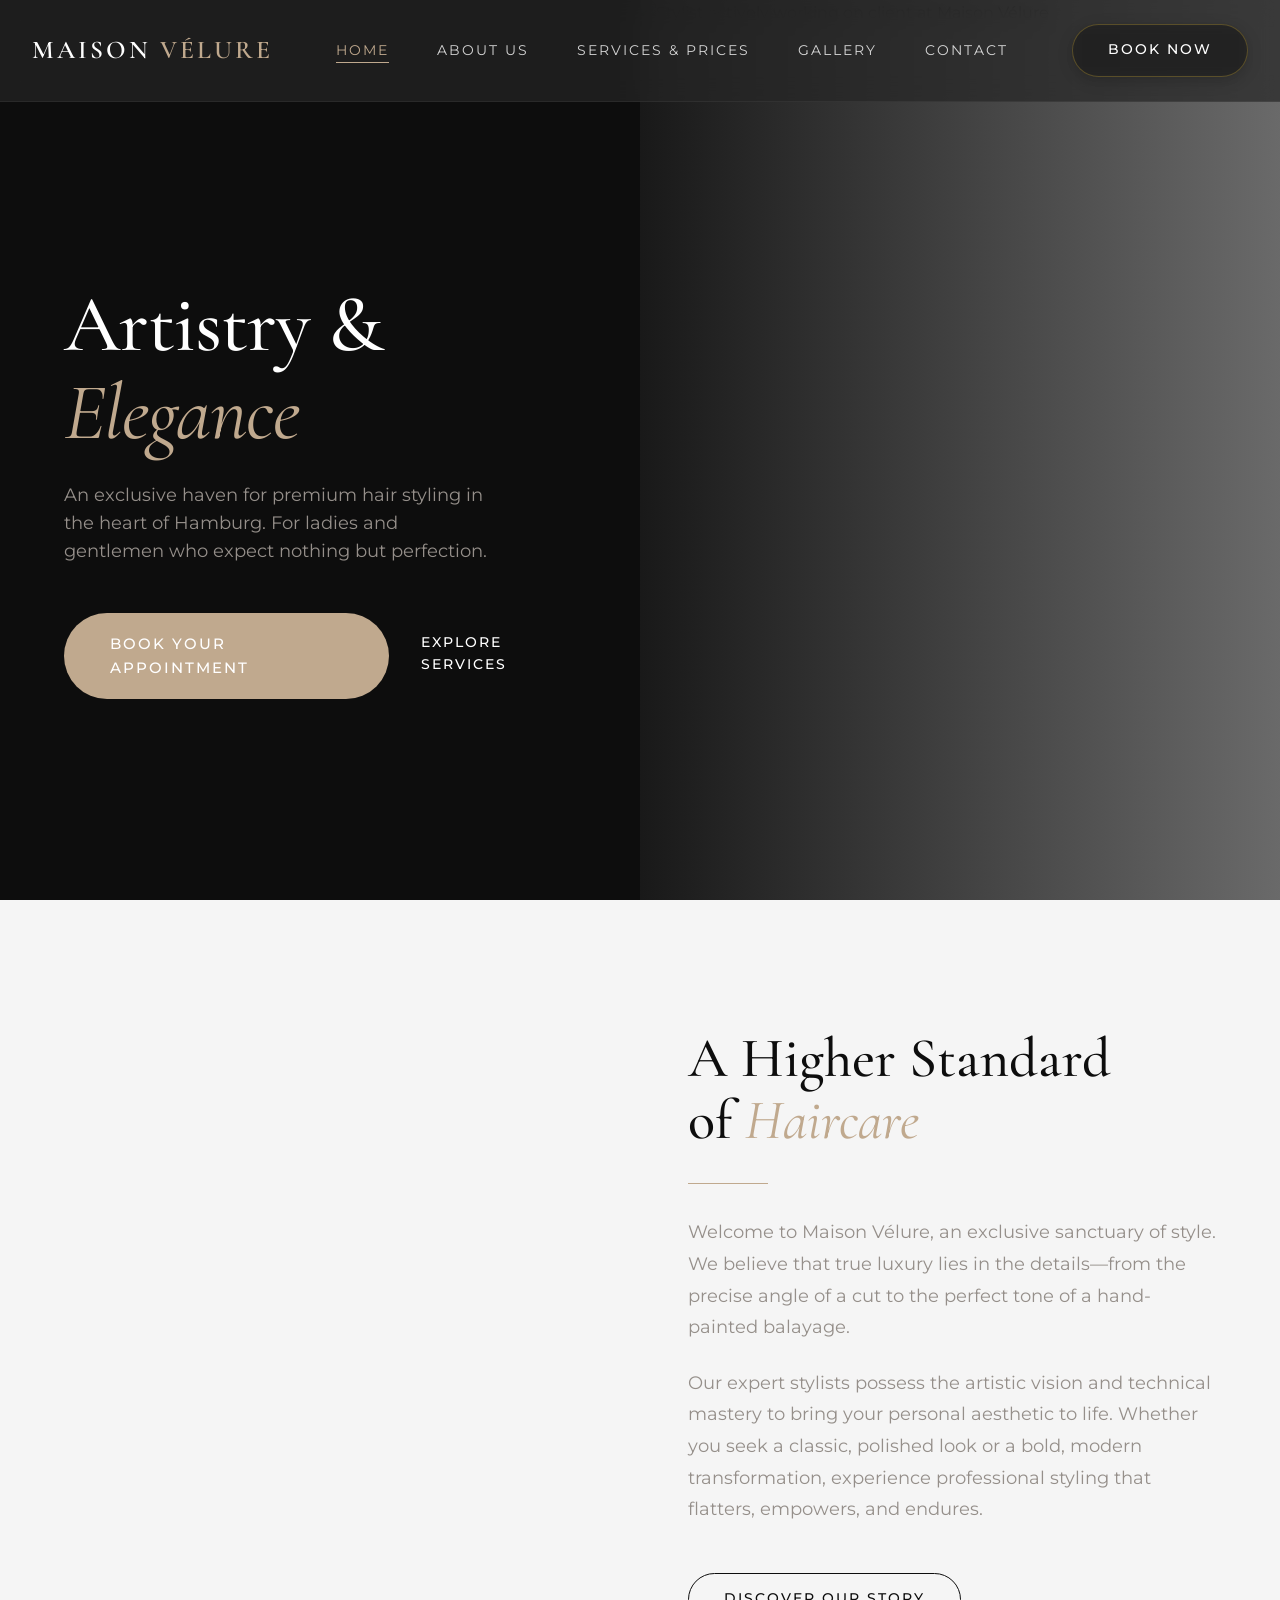
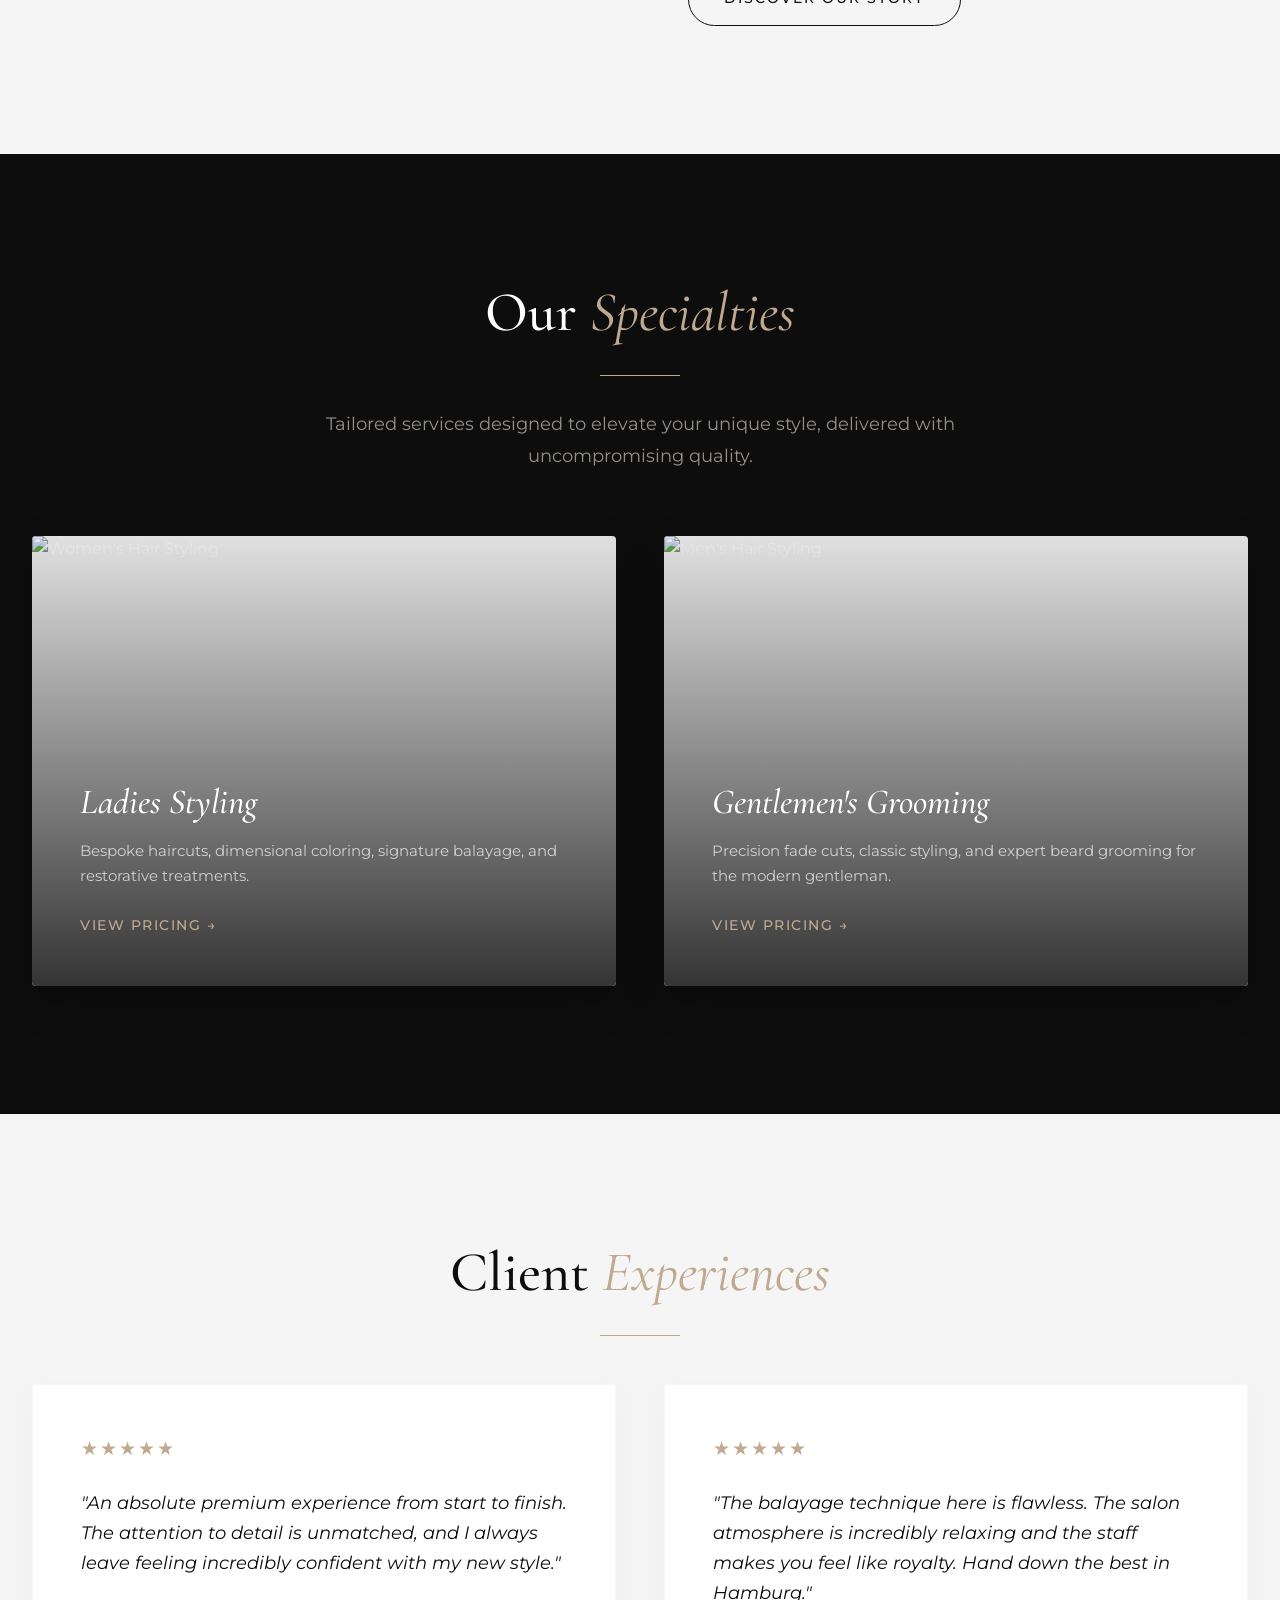
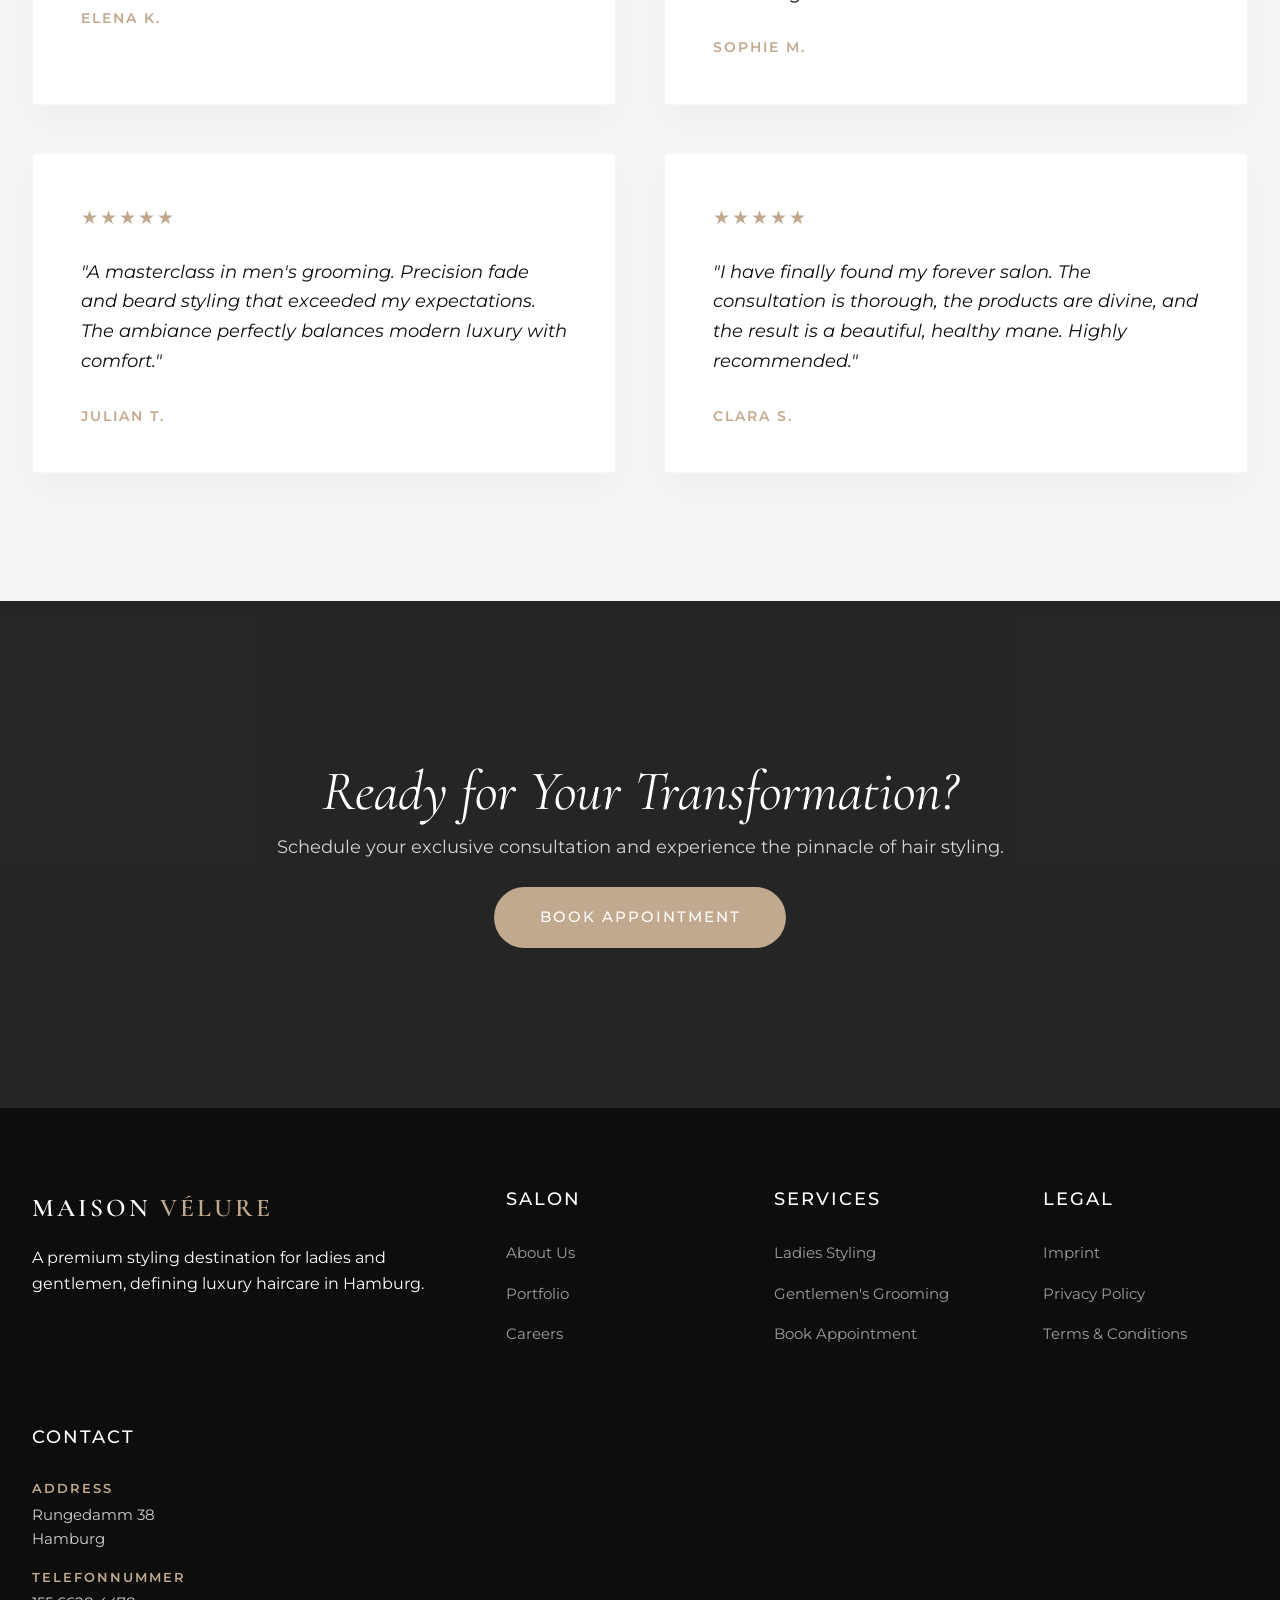
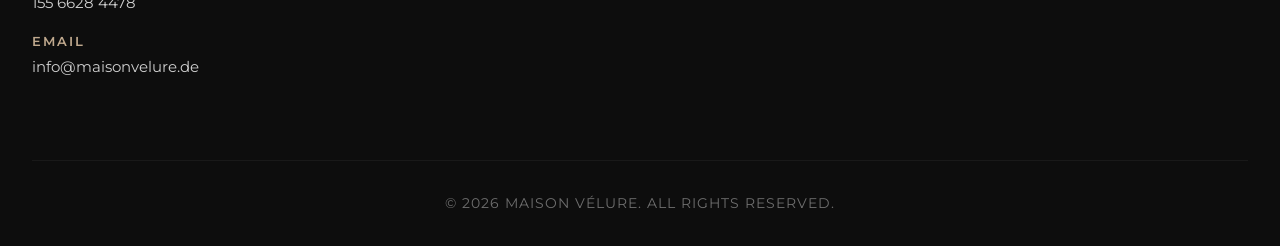
==== index.html @ b451d782 "Initial website upload" ====
<!DOCTYPE html>
<html lang="en">

<head>
    <meta charset="UTF-8">
    <meta name="viewport" content="width=device-width, initial-scale=1.0">
    <title>MAISON VÉLURE | Luxury Hair Salon Hamburg</title>
    <meta name="description"
        content="Discover premium hair styling for ladies and gentlemen at Maison Vélure, an exclusive luxury salon in Hamburg.">

    <!-- Google Fonts -->
    <link rel="preconnect" href="https://fonts.googleapis.com">
    <link rel="preconnect" href="https://fonts.gstatic.com" crossorigin>
    <link
        href="https://fonts.googleapis.com/css2?family=Cormorant+Garamond:ital,wght@0,300;0,400;0,500;0,600;0,700;1,400;1,500&family=Montserrat:wght@300;400;500;600&display=swap"
        rel="stylesheet">

    <!-- Styles -->
    <link rel="stylesheet" href="css/styles.css">
</head>

<body>

    <!-- Navigation -->
    <header class="navbar" id="navbar">
        <div class="container nav-container">
            <a href="index.html" class="logo">MAISON <span class="gold-text">VÉLURE</span></a>
            <nav>
                <ul class="nav-links">
                    <li><a href="index.html" class="active">Home</a></li>
                    <li><a href="about.html">About Us</a></li>
                    <li><a href="services.html">Services & Prices</a></li>
                    <li><a href="gallery.html">Gallery</a></li>
                    <li><a href="contact.html">Contact</a></li>
                </ul>
            </nav>
            <a href="contact.html" class="btn btn-primary nav-btn">Book Now</a>
            <div class="mobile-menu-toggle" id="mobile-menu-toggle">
                <span></span>
                <span></span>
                <span></span>
            </div>
        </div>
    </header>

    <!-- Mobile Navigation Overlay -->
    <div class="mobile-nav-overlay" id="mobile-nav-overlay">
        <ul class="mobile-nav-links">
            <li><a href="index.html" class="active">Home</a></li>
            <li><a href="about.html">About Us</a></li>
            <li><a href="services.html">Services & Prices</a></li>
            <li><a href="gallery.html">Gallery</a></li>
            <li><a href="contact.html">Contact</a></li>
            <li><a href="contact.html" class="btn btn-primary" style="margin-top:2rem;">Book Appointment</a></li>
        </ul>
    </div>

    <!-- Redesigned Hero Section (Split Layout) -->
    <section class="hero-split">
        <div class="hero-text-col fade-in-up">
            <h1 class="hero-headline text-white">Artistry & <br><span class="italic-serif gold-text">Elegance</span>
            </h1>
            <p class="hero-subheadline text-white">An exclusive haven for premium hair styling in the heart of Hamburg.
                For ladies
                and gentlemen who expect nothing but perfection.</p>
            <div class="hero-actions">
                <a href="contact.html" class="btn btn-primary btn-large shadow-hover">Book Your Appointment</a>
                <a href="services.html" class="btn-text" style="color: var(--color-white)">Explore Services</a>
            </div>
        </div>
        <div class="hero-image-col">
            <div class="hero-image-wrapper reveal-image">
                <div
                    style="position: absolute; inset: 0; background: linear-gradient(to right, rgba(13, 13, 13, 0.95), rgba(13, 13, 13, 0.6)); z-index: 1;">
                </div>
                <!-- Elegant image of a stylist working on a client -->
                <img src="https://images.unsplash.com/photo-1562322140-8baeececf3df?q=80&w=2069&auto=format&fit=crop"
                    alt="Stylist actively working on client at Maison Vélure">
            </div>
        </div>
    </section>

    <!-- Intro Section -->
    <section class="intro section-padding bg-ivory">
        <div class="container">
            <div class="intro-grid">
                <div class="intro-image-wrapper reveal-image-left">
                    <img src="https://images.unsplash.com/photo-1560066984-138dadb4c035?q=80&w=1974&auto=format&fit=crop"
                        alt="A Higher Standard of Haircare" class="intro-image hover-zoom vibrant-img">
                </div>
                <div class="intro-text fade-in-up dl-2">
                    <h2 class="section-title">A Higher Standard<br> of <span
                            class="gold-text italic-serif">Haircare</span></h2>
                    <div class="gold-divider"></div>
                    <p class="section-description">Welcome to Maison Vélure, an exclusive sanctuary of style. We believe
                        that true luxury lies in the details—from the precise angle of a cut to the perfect tone of a
                        hand-painted balayage.</p>
                    <p class="section-description">Our expert stylists possess the artistic vision and technical mastery
                        to bring your personal aesthetic to life. Whether you seek a classic, polished look or a bold,
                        modern transformation, experience professional styling that flatters, empowers, and endures.</p>
                    <a href="about.html" class="btn btn-outline dark-outline mt-3 shadow-hover">Discover Our Story</a>
                </div>
            </div>
        </div>
    </section>

    <!-- Services Preview Section -->
    <section class="services-preview section-padding bg-charcoal text-white">
        <div class="container">
            <div class="text-center mb-5 fade-in-up">
                <h2 class="section-title">Our <span class="gold-text italic-serif">Specialties</span></h2>
                <div class="gold-divider center"></div>
                <p class="section-description mx-auto max-w-700">Tailored services designed to elevate your unique
                    style, delivered with uncompromising quality.</p>
            </div>

            <div class="services-grid">
                <!-- Women's Services Card -->
                <div class="service-card reveal-card">
                    <div class="service-card-image">
                        <img src="https://images.unsplash.com/photo-1519699047748-de8e457a634e?q=80&w=2080&auto=format&fit=crop"
                            alt="Women's Hair Styling">
                        <div class="service-card-overlay"></div>
                    </div>
                    <div class="service-card-content">
                        <h3>Ladies Styling</h3>
                        <p>Bespoke haircuts, dimensional coloring, signature balayage, and restorative treatments.</p>
                        <a href="services.html#women" class="text-link">View Pricing &rarr;</a>
                    </div>
                </div>

                <!-- Men's Services Card -->
                <div class="service-card reveal-card dl-2">
                    <div class="service-card-image">
                        <img src="https://images.unsplash.com/photo-1621605815971-fbc98d665033?q=80&w=2070&auto=format&fit=crop"
                            alt="Men's Hair Styling">
                        <div class="service-card-overlay"></div>
                    </div>
                    <div class="service-card-content">
                        <h3>Gentlemen's Grooming</h3>
                        <p>Precision fade cuts, classic styling, and expert beard grooming for the modern gentleman.</p>
                        <a href="services.html#men" class="text-link">View Pricing &rarr;</a>
                    </div>
                </div>
            </div>
        </div>
    </section>

    <!-- Testimonials Grid Section -->
    <section class="testimonials section-padding bg-ivory">
        <div class="container">
            <div class="text-center mb-5 fade-in-up">
                <h2 class="section-title">Client <span class="gold-text italic-serif">Experiences</span></h2>
                <div class="gold-divider center"></div>
            </div>

            <div class="testimonial-grid">
                <!-- Testimonial 1 -->
                <div class="testimonial-card fade-in-up">
                    <div class="stars">★★★★★</div>
                    <p class="testimonial-text">"An absolute premium experience from start to finish. The attention to
                        detail is unmatched, and I always leave feeling incredibly confident with my new style."</p>
                    <h4 class="testimonial-author">Elena K.</h4>
                </div>
                <!-- Testimonial 2 -->
                <div class="testimonial-card fade-in-up dl-1">
                    <div class="stars">★★★★★</div>
                    <p class="testimonial-text">"The balayage technique here is flawless. The salon atmosphere is
                        incredibly relaxing and the staff makes you feel like royalty. Hand down the best in Hamburg."
                    </p>
                    <h4 class="testimonial-author">Sophie M.</h4>
                </div>
                <!-- Testimonial 3 -->
                <div class="testimonial-card fade-in-up dl-2">
                    <div class="stars">★★★★★</div>
                    <p class="testimonial-text">"A masterclass in men's grooming. Precision fade and beard styling that
                        exceeded my expectations. The ambiance perfectly balances modern luxury with comfort."</p>
                    <h4 class="testimonial-author">Julian T.</h4>
                </div>
                <!-- Testimonial 4 -->
                <div class="testimonial-card fade-in-up dl-3">
                    <div class="stars">★★★★★</div>
                    <p class="testimonial-text">"I have finally found my forever salon. The consultation is thorough,
                        the products are divine, and the result is a beautiful, healthy mane. Highly recommended."</p>
                    <h4 class="testimonial-author">Clara S.</h4>
                </div>
            </div>
        </div>
    </section>

    <!-- Call to Action Section -->
    <section class="cta-section bg-charcoal text-white text-center">
        <div class="container fade-in-up">
            <h2 class="section-title italic-serif">Ready for Your Transformation?</h2>
            <p class="section-description mx-auto mb-4" style="color: rgba(255,255,255,0.8);">Schedule your exclusive
                consultation and experience the pinnacle of hair styling.</p>
            <a href="contact.html" class="btn btn-primary btn-large shadow-hover">Book Appointment</a>
        </div>
    </section>

    <!-- Footer -->
    <footer class="footer bg-charcoal text-white">
        <div class="container">
            <div class="footer-grid">
                <div class="footer-col">
                    <a href="index.html" class="logo mb-2 d-inline-block" style="color:var(--color-white)">MAISON <span
                            class="gold-text">VÉLURE</span></a>
                    <p class="text-muted mt-2">A premium styling destination for ladies and gentlemen, defining luxury
                        haircare in Hamburg.</p>
                </div>
                <div class="footer-col">
                    <h4 class="footer-heading">Salon</h4>
                    <ul class="footer-links">
                        <li><a href="about.html">About Us</a></li>
                        <li><a href="gallery.html">Portfolio</a></li>
                        <li><a href="contact.html">Careers</a></li>
                    </ul>
                </div>
                <div class="footer-col">
                    <h4 class="footer-heading">Services</h4>
                    <ul class="footer-links">
                        <li><a href="services.html#women">Ladies Styling</a></li>
                        <li><a href="services.html#men">Gentlemen's Grooming</a></li>
                        <li><a href="contact.html">Book Appointment</a></li>
                    </ul>
                </div>
                <div class="footer-col">
                    <h4 class="footer-heading">Legal</h4>
                    <ul class="footer-links">
                        <li><a href="imprint.html">Imprint</a></li>
                        <li><a href="privacy.html">Privacy Policy</a></li>
                        <li><a href="terms.html">Terms & Conditions</a></li>
                    </ul>
                </div>
                <div class="footer-col">
                    <h4 class="footer-heading">Contact</h4>
                    <div class="footer-info-block">
                        <span class="footer-info-label">Address</span>
                        <div class="footer-info-text">Rungedamm 38<br>Hamburg</div>
                    </div>
                    <div class="footer-info-block">
                        <span class="footer-info-label">Telefonnummer</span>
                        <div class="footer-info-text"><a href="tel:15566284478" class="hover-light">155 6628 4478</a>
                        </div>
                    </div>
                    <div class="footer-info-block">
                        <span class="footer-info-label">Email</span>
                        <div class="footer-info-text"><a href="mailto:info@maisonvelure.de"
                                class="hover-light">info@maisonvelure.de</a></div>
                    </div>
                </div>
            </div>
            <div class="footer-bottom">
                <p>&copy; 2026 Maison Vélure. All Rights Reserved.</p>
            </div>
        </div>
    </footer>

    <!-- Scripts -->
    <script src="js/script.js"></script>
</body>

</html>
---- css/styles.css ----
/*=============================================
  CSS VARIABLES & SETUP
=============================================*/
:root {
    /* Luxury Color Palette (Black, White, Bordeaux Red) */
    --color-charcoal: #0D0D0D;
    /* Deep Black */
    --color-ivory: #F5F5F5;
    /* Soft Off-White for backgrounds */
    --color-champagne: #C0A98E;
    /* Elegant Beige Tone (Accent) */
    --color-champagne-dark: #A68D72;
    /* Darker Beige for hover state */
    --color-taupe: #D1C8C0;
    /* Warm Greige (Keeping for legacy if needed) */
    --color-white: #FFFFFF;
    --color-text-muted: #958F8A;

    /* Typography */
    --font-heading: 'Cormorant Garamond', serif;
    --font-body: 'Montserrat', sans-serif;

    /* Transitions */
    --transition-fast: all 0.2s cubic-bezier(0.25, 0.46, 0.45, 0.94);
    --transition-smooth: all 0.4s cubic-bezier(0.25, 0.8, 0.25, 1);
    --transition-slow: all 0.8s cubic-bezier(0.25, 0.8, 0.25, 1);
}

* {
    margin: 0;
    padding: 0;
    box-sizing: border-box;
}

html {
    scroll-behavior: smooth;
}

body {
    font-family: var(--font-body);
    font-size: 16px;
    line-height: 1.6;
    color: var(--color-charcoal);
    background-color: var(--color-ivory);
    overflow-x: hidden;
    -webkit-font-smoothing: antialiased;
}

/* Typography Basics */
h1,
h2,
h3,
h4,
h5,
h6 {
    font-family: var(--font-heading);
    font-weight: 500;
    line-height: 1.2;
    color: var(--color-charcoal);
}

.italic-serif {
    font-style: italic;
    font-weight: 400;
}

.text-white h1,
.text-white h2,
.text-white h3,
.text-white h4,
.text-white .section-title {
    color: var(--color-white);
}

.gold-text {
    color: var(--color-champagne);
}

a {
    text-decoration: none;
    color: inherit;
    transition: var(--transition-smooth);
}

ul {
    list-style: none;
}

img {
    max-width: 100%;
    height: auto;
    display: block;
}

/* Backgrounds & Text Colors */
.bg-charcoal {
    background-color: var(--color-charcoal);
}

.bg-ivory {
    background-color: var(--color-ivory);
}

.bg-taupe {
    background-color: var(--color-taupe);
}

.bg-white {
    background-color: var(--color-white);
}

.text-white {
    color: var(--color-white);
}

.text-center {
    text-align: center;
}

.mb-2 {
    margin-bottom: 0.5rem;
}

.mb-4 {
    margin-bottom: 2rem;
}

.mb-5 {
    margin-bottom: 3rem;
}

.mt-2 {
    margin-top: 0.5rem;
}

.mt-3 {
    margin-top: 1.5rem;
}

.mx-auto {
    margin-left: auto;
    margin-right: auto;
}

.max-w-700 {
    max-width: 700px;
}

.d-inline-block {
    display: inline-block;
}

/*=============================================
  LAYOUT & CONTAINERS
=============================================*/
.container {
    width: 100%;
    max-width: 1280px;
    margin: 0 auto;
    padding: 0 2rem;
}

.section-padding {
    padding: 8rem 0;
}

.gold-divider {
    height: 1px;
    width: 80px;
    background-color: var(--color-champagne);
    margin: 2rem 0;
}

.gold-divider.center {
    margin-left: auto;
    margin-right: auto;
}

/*=============================================
  BUTTONS (PILL & TEXT)
=============================================*/
.btn {
    display: inline-block;
    padding: 0.9rem 2.2rem;
    font-family: var(--font-body);
    font-size: 0.85rem;
    font-weight: 500;
    text-transform: uppercase;
    letter-spacing: 2px;
    border-radius: 50px;
    /* Pill shape */
    cursor: pointer;
    transition: var(--transition-smooth);
    border: 1px solid transparent;
}

.btn-primary {
    background-color: var(--color-champagne);
    color: var(--color-white);
}

.btn-primary:hover,
.shadow-hover:hover {
    background-color: var(--color-champagne-dark);
    transform: translateY(-3px);
    box-shadow: 0 10px 25px rgba(110, 15, 26, 0.4);
    /* subtle red shadow depth */
}

.btn-outline {
    background-color: transparent;
    color: var(--color-charcoal);
    border: 1px solid var(--color-charcoal);
}

.btn-outline:hover {
    background-color: var(--color-charcoal);
    color: var(--color-white);
}

.btn-outline.dark-outline {
    color: var(--color-charcoal);
    border-color: var(--color-charcoal);
}

.btn-outline.dark-outline:hover {
    background-color: var(--color-charcoal);
    color: var(--color-white);
    box-shadow: 0 10px 25px rgba(42, 42, 42, 0.3);
}

.btn-large {
    padding: 1.1rem 2.8rem;
    font-size: 0.95rem;
}

.btn-text {
    display: inline-block;
    font-family: var(--font-body);
    font-size: 0.85rem;
    font-weight: 500;
    text-transform: uppercase;
    letter-spacing: 2px;
    color: var(--color-charcoal);
    position: relative;
    padding-bottom: 5px;
}

.btn-text::after {
    content: '';
    position: absolute;
    bottom: 0;
    left: 0;
    width: 0;
    height: 1px;
    background-color: var(--color-charcoal);
    transition: var(--transition-smooth);
}

.btn-text:hover::after {
    width: 100%;
}

.text-link {
    font-family: var(--font-body);
    font-size: 0.85rem;
    text-transform: uppercase;
    letter-spacing: 1.5px;
    color: var(--color-champagne);
    font-weight: 500;
    display: inline-flex;
    align-items: center;
}

.text-link:hover {
    color: var(--color-champagne-dark);
    transform: translateX(5px);
}

/*=============================================
  NAVIGATION (DARK, GLASS-EFFECT)
=============================================*/
.navbar {
    position: fixed;
    top: 0;
    left: 0;
    width: 100%;
    z-index: 1000;
    padding: 1.5rem 0;
    transition: var(--transition-smooth);
    background-color: rgba(38, 38, 38, 0.7);
    /* Darker initial background */
    backdrop-filter: blur(12px);
    /* Glass effect */
    border-bottom: 1px solid rgba(255, 255, 255, 0.05);
    /* Subtle border */
}

/* Navbar text defaults to white */
.navbar .logo,
.navbar .nav-links li a {
    color: var(--color-white);
}

.navbar .mobile-menu-toggle span {
    background-color: var(--color-white);
}

.navbar.scrolled {
    background-color: rgba(30, 30, 30, 0.95);
    /* Deep near-black on scroll */
    padding: 1rem 0;
    box-shadow: 0 10px 30px rgba(0, 0, 0, 0.5);
    /* Stronger shadow */
    border-bottom: 1px solid rgba(255, 255, 255, 0.08);
}

/* On scroll, KEEP TEXT WHITE for contrast */
.navbar.scrolled .logo,
.navbar.scrolled .nav-links li a {
    color: var(--color-white);
}

.navbar.scrolled .mobile-menu-toggle span {
    background-color: var(--color-white);
}


.nav-container {
    display: flex;
    justify-content: space-between;
    align-items: center;
}

.logo {
    font-family: var(--font-heading);
    font-size: 1.6rem;
    font-weight: 600;
    letter-spacing: 3px;
    text-transform: uppercase;
}

.nav-links {
    display: flex;
    gap: 3rem;
}

.nav-links li a {
    font-size: 0.85rem;
    text-transform: uppercase;
    letter-spacing: 2px;
    position: relative;
    padding-bottom: 5px;
    opacity: 0.8;
    /* Slightly mute inactive links */
    transition: opacity 0.3s ease, color 0.3s ease;
}

.nav-links li a::after {
    content: '';
    position: absolute;
    bottom: 0;
    left: 0;
    width: 0;
    height: 1px;
    background-color: var(--color-champagne);
    transition: var(--transition-smooth);
}

.nav-links li a:hover,
.nav-links li a.active {
    opacity: 1;
    color: var(--color-champagne);
    /* Turn gold on hover */
}

.nav-links li a:hover::after,
.nav-links li a.active::after {
    width: 100%;
}

.nav-btn {
    border: 1px solid rgba(212, 175, 55, 0.3);
    /* Subtle gold border */
    box-shadow: 0 4px 15px rgba(0, 0, 0, 0.2);
    background-color: rgba(28, 28, 28, 0.5);
    /* Muted button bg */
    backdrop-filter: blur(5px);
}

.navbar.scrolled .nav-btn {
    box-shadow: 0 4px 15px rgba(0, 0, 0, 0.3);
    background-color: var(--color-champagne);
    /* Solid fill on scroll */
    color: var(--color-white);
}

.nav-btn:hover {
    background-color: var(--color-champagne);
    color: var(--color-white);
    border-color: var(--color-champagne);
}

.mobile-menu-toggle {
    display: none;
    cursor: pointer;
    flex-direction: column;
    gap: 6px;
    z-index: 1001;
}

.mobile-menu-toggle span {
    display: block;
    width: 30px;
    height: 1px;
    transition: var(--transition-smooth);
}

.mobile-menu-toggle.active span:nth-child(1) {
    transform: translateY(7px) rotate(45deg);
}

.mobile-menu-toggle.active span:nth-child(2) {
    opacity: 0;
}

.mobile-menu-toggle.active span:nth-child(3) {
    transform: translateY(-7px) rotate(-45deg);
}

/* Mobile Nav Overlay */
.mobile-nav-overlay {
    position: fixed;
    top: 0;
    left: 0;
    width: 100%;
    height: 100vh;
    background-color: var(--color-ivory);
    display: flex;
    justify-content: center;
    align-items: center;
    z-index: 999;
    opacity: 0;
    visibility: hidden;
    transition: var(--transition-smooth);
}

.mobile-nav-overlay.active {
    opacity: 1;
    visibility: visible;
}

.mobile-nav-links {
    text-align: center;
    display: flex;
    flex-direction: column;
    gap: 2.5rem;
}

.mobile-nav-links li a {
    font-family: var(--font-heading);
    font-size: 2.5rem;
    color: var(--color-charcoal);
    letter-spacing: 2px;
}

.mobile-nav-links li a:hover {
    color: var(--color-champagne);
    font-style: italic;
}

/*=============================================
  HERO SECTION (SPLIT LAYOUT)
=============================================*/
.hero-split {
    height: 100vh;
    min-height: 700px;
    display: grid;
    grid-template-columns: 1fr 1fr;
    background-color: var(--color-ivory);
}

.hero-text-col {
    display: flex;
    flex-direction: column;
    justify-content: center;
    padding: 0 10%;
    padding-top: 80px;
    /* Offset nav */
    z-index: 2;
    background-color: var(--color-charcoal);
    /* Add dark background for contrast */
}

.hero-headline {
    font-size: 5rem;
    line-height: 1.1;
    margin-bottom: 1.5rem;
    letter-spacing: -1px;
}

.hero-subheadline {
    font-size: 1.1rem;
    color: var(--color-text-muted);
    margin-bottom: 3rem;
    max-width: 85%;
}

.hero-actions {
    display: flex;
    align-items: center;
    gap: 2rem;
}

.hero-image-col {
    position: relative;
    height: 100%;
    overflow: hidden;
}

.hero-image-wrapper {
    width: 100%;
    height: 100%;
}

.hero-image-wrapper img {
    width: 100%;
    height: 100%;
    object-fit: cover;
    object-position: center 30%;
}

/*=============================================
  INTRO SECTION
=============================================*/
.section-title {
    font-size: 3.5rem;
    margin-bottom: 0.5rem;
    line-height: 1.1;
}

.section-description {
    font-size: 1.1rem;
    color: var(--color-text-muted);
    margin-bottom: 1.5rem;
    line-height: 1.8;
}

.intro-grid {
    display: grid;
    grid-template-columns: 1fr 1fr;
    gap: 6rem;
    align-items: center;
}

.intro-text {
    padding-right: 2rem;
}

.intro-image-wrapper {
    position: relative;
    overflow: hidden;
    border-radius: 2px;
    box-shadow: 0 30px 60px rgba(0, 0, 0, 0.08);
    /* Deep soft shadow */
}

/* Remove overlay to keep vibrant colors */
.vibrant-img {
    filter: none !important;
    transition: transform 1.2s cubic-bezier(0.25, 0.8, 0.25, 1);
}

.intro-image-wrapper:hover .vibrant-img {
    transform: scale(1.04);
}

/*=============================================
  SERVICES PREVIEW
=============================================*/
.services-grid {
    display: grid;
    grid-template-columns: 1fr 1fr;
    gap: 3rem;
    margin-top: 4rem;
}

.service-card {
    position: relative;
    overflow: hidden;
    border-radius: 4px;
    background: var(--color-ivory);
    /* background changed */
    box-shadow: 0 15px 40px rgba(0, 0, 0, 0.2);
}

.service-card-image {
    position: relative;
    height: 450px;
    overflow: hidden;
}

.service-card-image img {
    width: 100%;
    height: 100%;
    object-fit: cover;
    transition: transform 1.2s cubic-bezier(0.25, 0.8, 0.25, 1);
}

.service-card-overlay {
    position: absolute;
    inset: 0;
    background: linear-gradient(to top, rgba(42, 42, 42, 0.95) 0%, rgba(42, 42, 42, 0.1) 100%);
    transition: background 0.4s ease;
}

.service-card:hover .service-card-image img {
    transform: scale(1.06);
}

.service-card-content {
    position: absolute;
    bottom: 0;
    left: 0;
    width: 100%;
    padding: 3rem;
    z-index: 2;
}

.service-card-content h3 {
    font-size: 2.2rem;
    color: var(--color-white);
    margin-bottom: 1rem;
    font-style: italic;
}

.service-card-content p {
    color: rgba(255, 255, 255, 0.7);
    margin-bottom: 1.5rem;
    font-size: 0.95rem;
}

/*=============================================
  TESTIMONIALS (NEW GRID)
=============================================*/
.testimonial-grid {
    display: grid;
    grid-template-columns: repeat(2, 1fr);
    gap: 3rem;
}

/*=============================================
  COMMON PAGE HERO (SUBPAGES)
=============================================*/
.page-hero {
    height: 55vh;
    min-height: 400px;
    background-color: var(--color-charcoal);
    position: relative;
    display: flex;
    align-items: center;
    justify-content: center;
    text-align: center;
    color: var(--color-white);
    padding-top: 80px;
    /* Offset for nav */
}

.page-hero-overlay {
    position: absolute;
    inset: 0;
    background: linear-gradient(rgba(26, 26, 26, 0.6), rgba(26, 26, 26, 0.9));
    z-index: 1;
}

.page-hero-bg {
    position: absolute;
    inset: 0;
    width: 100%;
    height: 100%;
    object-fit: cover;
}

.page-hero-content {
    position: relative;
    z-index: 2;
    max-width: 800px;
    padding: 0 2rem;
}

.page-hero-title {
    font-size: 4rem;
    margin-bottom: 1rem;
    letter-spacing: 1px;
}

.page-hero-subtitle {
    font-size: 1.1rem;
    color: rgba(255, 255, 255, 0.7);
    text-transform: uppercase;
    letter-spacing: 3px;
}

/*=============================================
  LEGAL PAGES
=============================================*/
.legal-content {
    max-width: 900px;
    margin: 0 auto;
    background-color: var(--color-white);
    padding: 4rem;
    border-radius: 4px;
    box-shadow: 0 20px 40px rgba(0, 0, 0, 0.03);
    border: 1px solid rgba(0, 0, 0, 0.03);
}

.legal-content h2 {
    font-family: var(--font-body);
    font-size: 1.5rem;
    font-weight: 600;
    margin-top: 3rem;
    margin-bottom: 1rem;
    text-transform: uppercase;
    letter-spacing: 1px;
}

.legal-content h3 {
    font-family: var(--font-body);
    font-size: 1.2rem;
    font-weight: 500;
    margin-top: 2rem;
    margin-bottom: 1rem;
}

.legal-content p,
.legal-content ul,
.legal-content li {
    color: var(--color-charcoal);
    opacity: 0.8;
    margin-bottom: 1.2rem;
    line-height: 1.8;
}

.legal-content ul {
    padding-left: 2rem;
    list-style-type: square;
}

.legal-content a {
    color: var(--color-champagne);
    text-decoration: underline;
    text-underline-offset: 4px;
}

.legal-content a:hover {
    color: var(--color-champagne-dark);
}

.testimonial-card {
    background-color: var(--color-white);
    padding: 3rem;
    border-radius: 4px;
    box-shadow: 0 15px 35px rgba(0, 0, 0, 0.03);
    border: 1px solid rgba(0, 0, 0, 0.03);
    transition: var(--transition-smooth);
}

.testimonial-card:hover {
    transform: translateY(-5px);
    box-shadow: 0 20px 40px rgba(0, 0, 0, 0.06);
}

.stars {
    color: var(--color-champagne);
    font-size: 1.2rem;
    margin-bottom: 1.5rem;
    letter-spacing: 2px;
}

.testimonial-text {
    font-size: 1.1rem;
    color: var(--color-charcoal);
    margin-bottom: 2rem;
    line-height: 1.7;
    font-style: italic;
}

.testimonial-author {
    font-family: var(--font-body);
    font-size: 0.85rem;
    text-transform: uppercase;
    letter-spacing: 2px;
    color: var(--color-champagne);
    font-weight: 600;
}

/*=============================================
  CTA SECTION
=============================================*/
.cta-section {
    padding: 10rem 0;
    background: var(--color-charcoal) url('https://images.unsplash.com/photo-1522337360788-8b13dee7a37e?q=80&w=2069&auto=format&fit=crop') center/cover no-repeat;
    position: relative;
    background-attachment: fixed;
}

.cta-section::before {
    content: '';
    position: absolute;
    inset: 0;
    background: rgba(42, 42, 42, 0.85);
    /* Dark charcoal overlay */
}

.cta-section .container {
    position: relative;
    z-index: 2;
}

/*=============================================
  FOOTER
=============================================*/
.footer {
    padding: 5rem 0 2rem;
    background-color: var(--color-charcoal);
}

.footer-grid {
    display: grid;
    grid-template-columns: 2fr 1fr 1fr 1fr;
    gap: 4rem;
    margin-bottom: 4rem;
}

.footer-heading {
    font-size: 1.1rem;
    margin-bottom: 2rem;
    color: var(--color-white);
    text-transform: uppercase;
    letter-spacing: 2px;
    font-family: var(--font-body);
    font-weight: 500;
}

.footer-links li {
    margin-bottom: 1rem;
}

.footer-info-block {
    margin-bottom: 1rem;
}

.footer-info-label {
    display: block;
    color: var(--color-champagne);
    font-size: 0.8rem;
    text-transform: uppercase;
    letter-spacing: 2px;
    margin-bottom: 0.2rem;
    font-weight: 600;
}

.footer-info-text {
    color: rgba(255, 255, 255, 0.8);
    font-size: 0.95rem;
}

.footer-links a,
.footer-links li {
    color: rgba(255, 255, 255, 0.6);
    font-size: 0.95rem;
}

.footer-links a:hover,
.hover-light:hover {
    color: var(--color-champagne);
}

.footer-bottom {
    text-align: center;
    border-top: 1px solid rgba(255, 255, 255, 0.05);
    padding-top: 2rem;
    color: rgba(255, 255, 255, 0.4);
    font-size: 0.85rem;
    text-transform: uppercase;
    letter-spacing: 1px;
}

/*=============================================
  ANIMATIONS & UTILITIES
=============================================*/
.fade-in-up {
    opacity: 0;
    transform: translateY(40px);
    transition: opacity 1s cubic-bezier(0.25, 0.8, 0.25, 1), transform 1s cubic-bezier(0.25, 0.8, 0.25, 1);
}

.fade-in-up.visible {
    opacity: 1;
    transform: translateY(0);
}

.reveal-image {
    clip-path: inset(0 100% 0 0);
    transition: clip-path 1.5s cubic-bezier(0.77, 0, 0.175, 1);
}

.reveal-image.visible {
    clip-path: inset(0 0 0 0);
}

.reveal-image-left {
    clip-path: inset(0 0 0 100%);
    transition: clip-path 1.5s cubic-bezier(0.77, 0, 0.175, 1);
}

.reveal-image-left.visible {
    clip-path: inset(0 0 0 0);
}

.reveal-card {
    opacity: 0;
    transform: translateY(50px) scale(0.98);
    transition: all 1s cubic-bezier(0.25, 0.8, 0.25, 1);
}

.reveal-card.visible {
    opacity: 1;
    transform: translateY(0) scale(1);
}

/* Delay classes */
.dl-1 {
    transition-delay: 0.1s;
}

.dl-2 {
    transition-delay: 0.2s;
}

.dl-3 {
    transition-delay: 0.3s;
}

.dl-4 {
    transition-delay: 0.4s;
}

/*=============================================
  MEDIA QUERIES
=============================================*/
@media (max-width: 1024px) {

    .nav-links,
    .nav-btn {
        display: none;
    }

    .mobile-menu-toggle {
        display: flex;
    }

    .hero-split {
        grid-template-columns: 1fr;
        grid-template-rows: 1fr 1.2fr;
    }

    .navbar .logo {
        color: var(--color-white);
    }

    .navbar .mobile-menu-toggle span {
        background-color: var(--color-white);
    }

    .navbar.scrolled .logo {
        color: var(--color-white);
    }

    .navbar.scrolled .mobile-menu-toggle span {
        background-color: var(--color-white);
    }

    .hero-text-col {
        padding: 6rem 5% 4rem;
        align-items: center;
        text-align: center;
    }

    .hero-subheadline {
        max-width: 90%;
    }

    .intro-grid {
        grid-template-columns: 1fr;
        gap: 3rem;
    }

    .intro-image-wrapper {
        order: -1;

        /* Footer Heading Updates */
        .footer-heading {
            font-family: var(--font-heading);
            font-size: 1.5rem;
            font-weight: 400;
            font-style: italic;
            color: var(--color-champagne);
            margin-bottom: 1.8rem;
            letter-spacing: 1px;
            text-transform: none;
        }

        .footer-grid {
            gap: 5rem;
        }

        .footer-info-label {
            letter-spacing: 1px;
        }

        .intro-text {
            padding-right: 0;
            text-align: center;
        }

        .services-grid {
            grid-template-columns: 1fr;
        }

        .testimonial-grid {
            grid-template-columns: 1fr;
        }

        .footer-grid {
            grid-template-columns: 1fr 1fr;
        }
    }

    @media (max-width: 768px) {
        .section-title {
            font-size: 2.5rem;
        }

        .hero-headline {
            font-size: 3.5rem;
        }

        .hero-actions {
            flex-direction: column;
            gap: 1.5rem;
        }

        .footer-grid {
            grid-template-columns: 1fr;
            text-align: center;
        }
    }
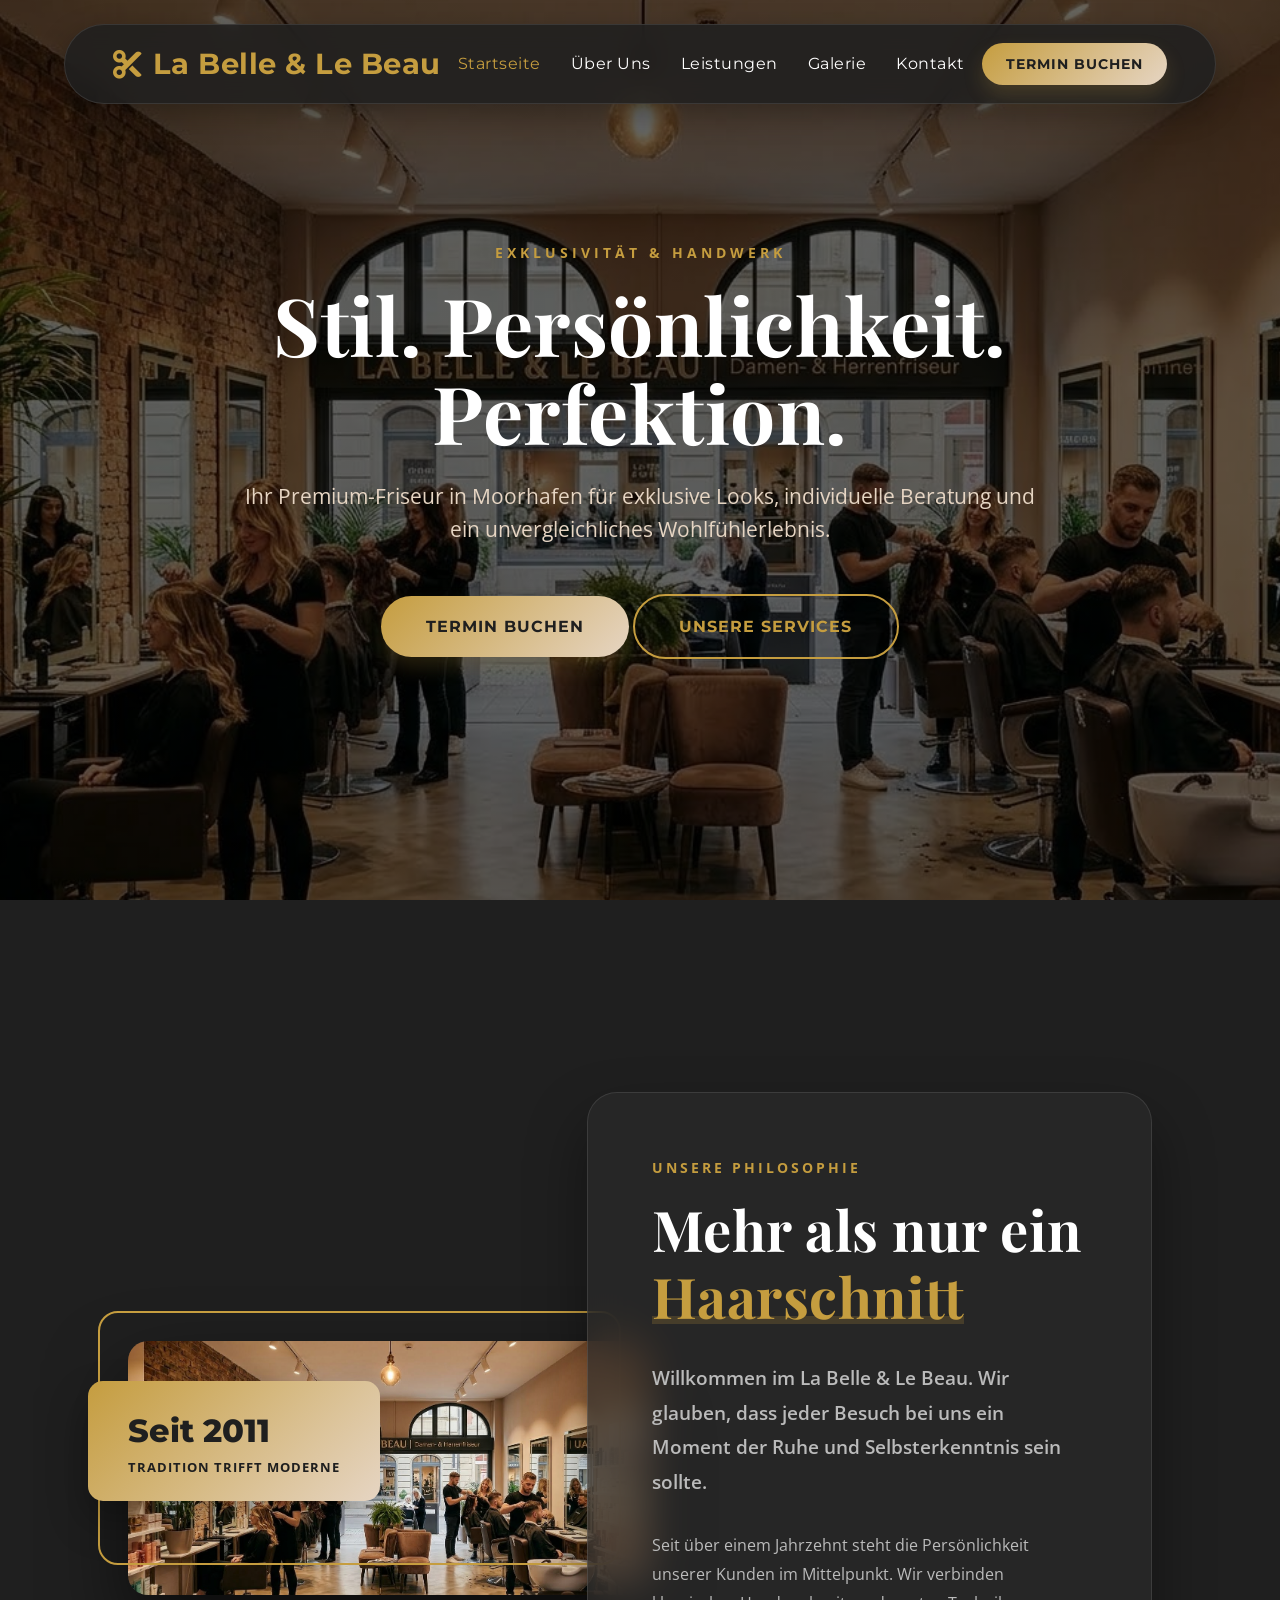
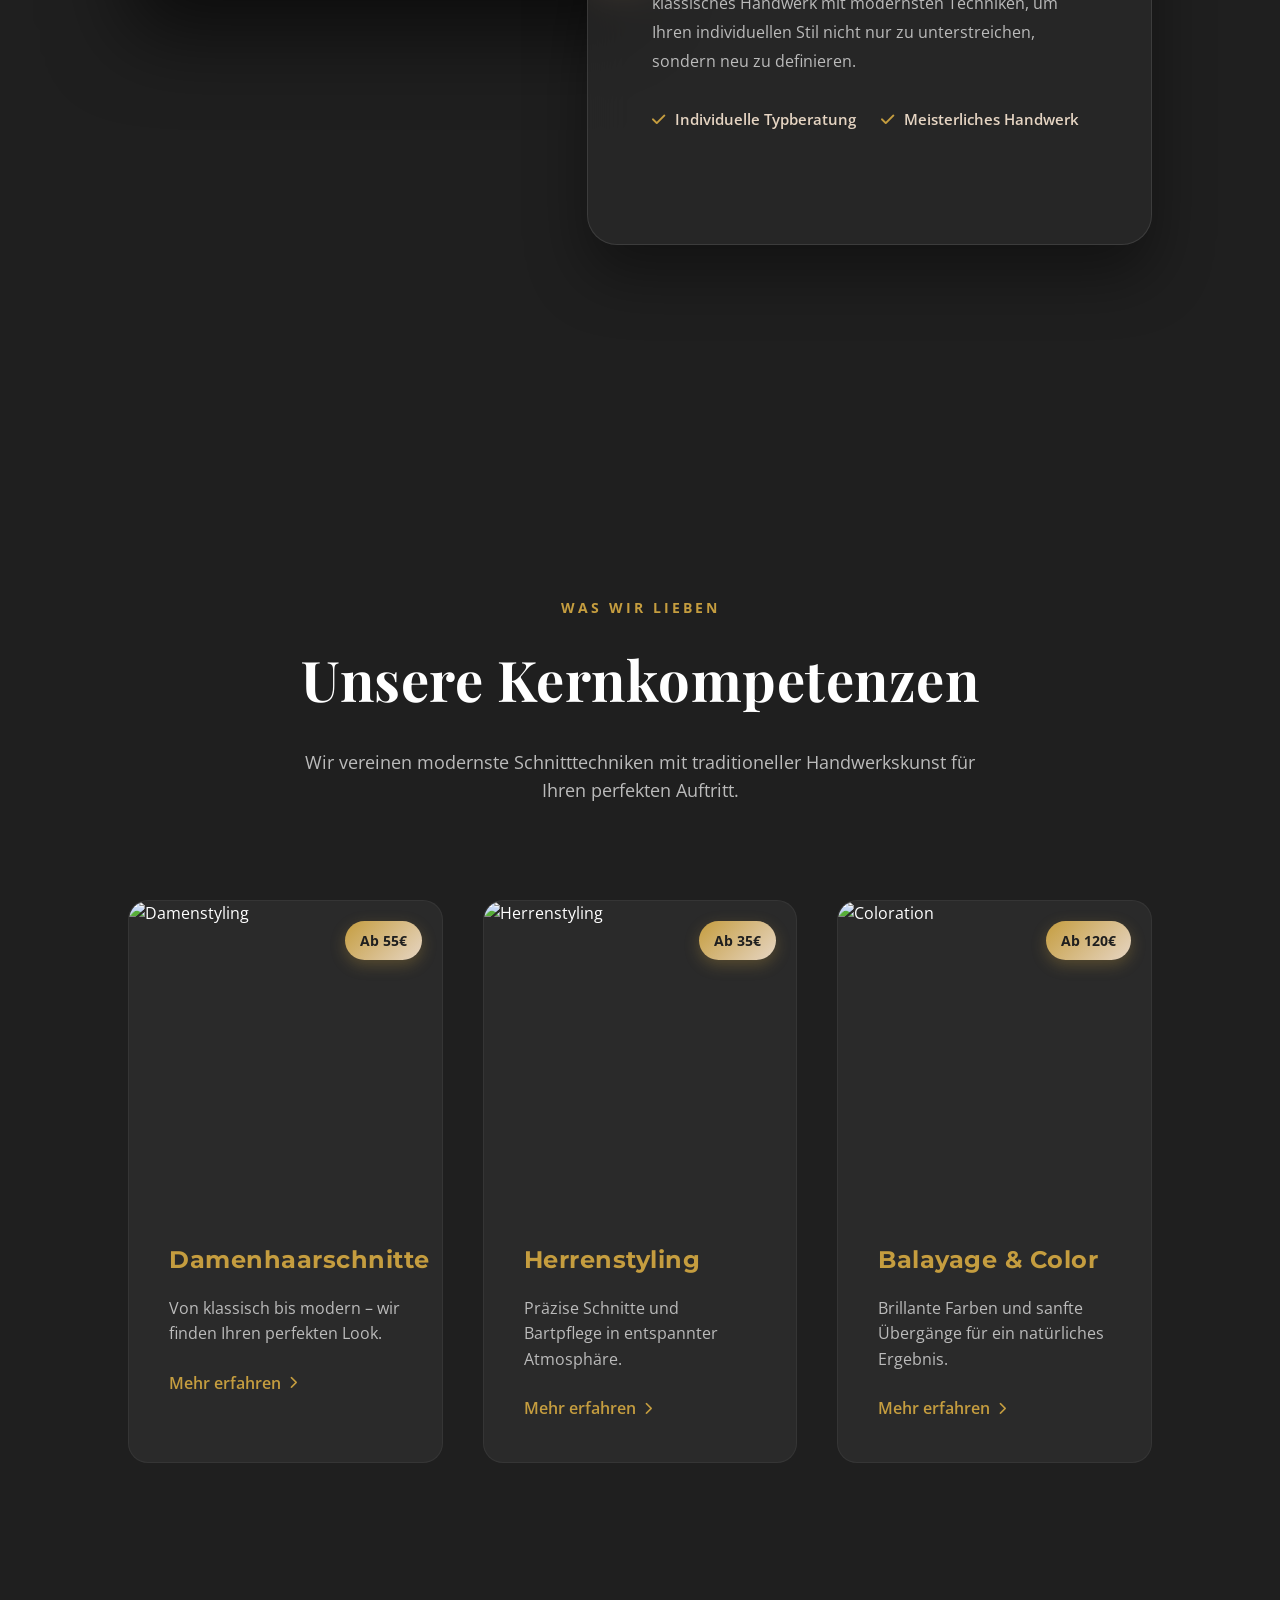
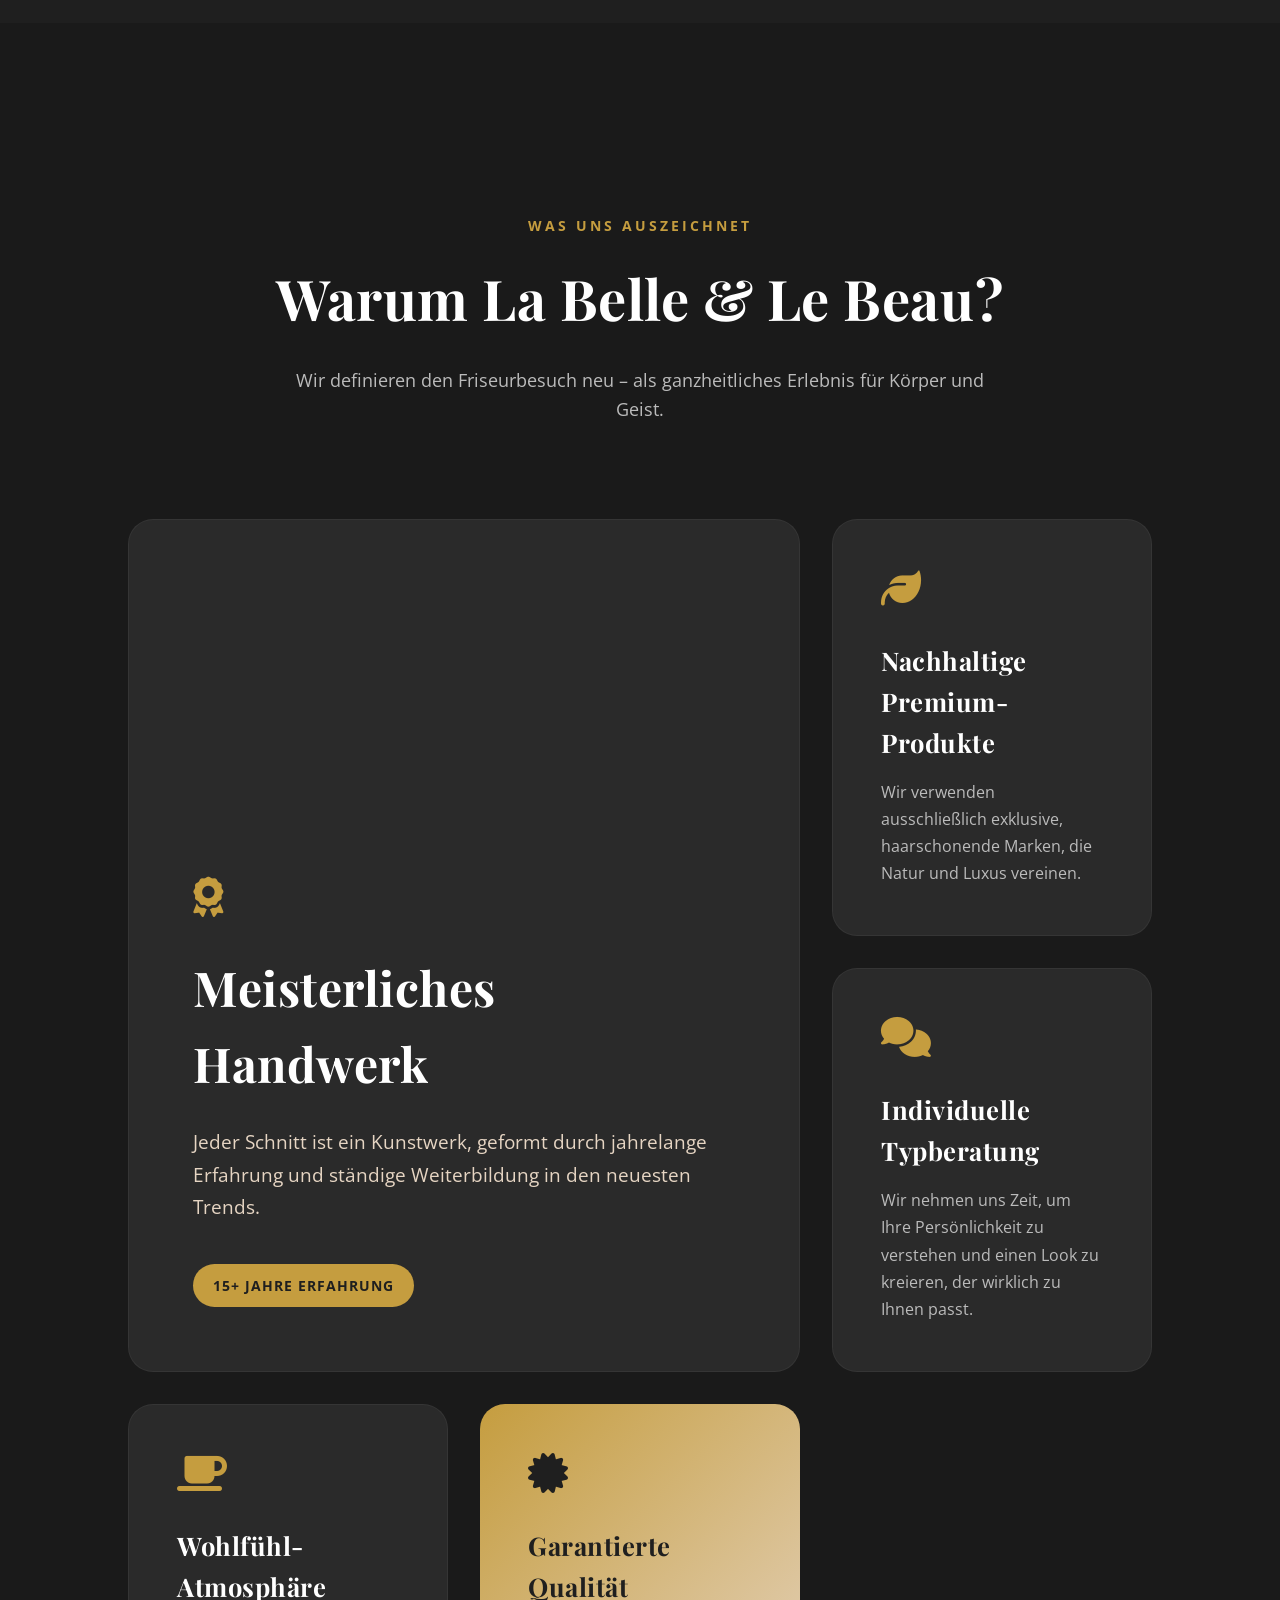
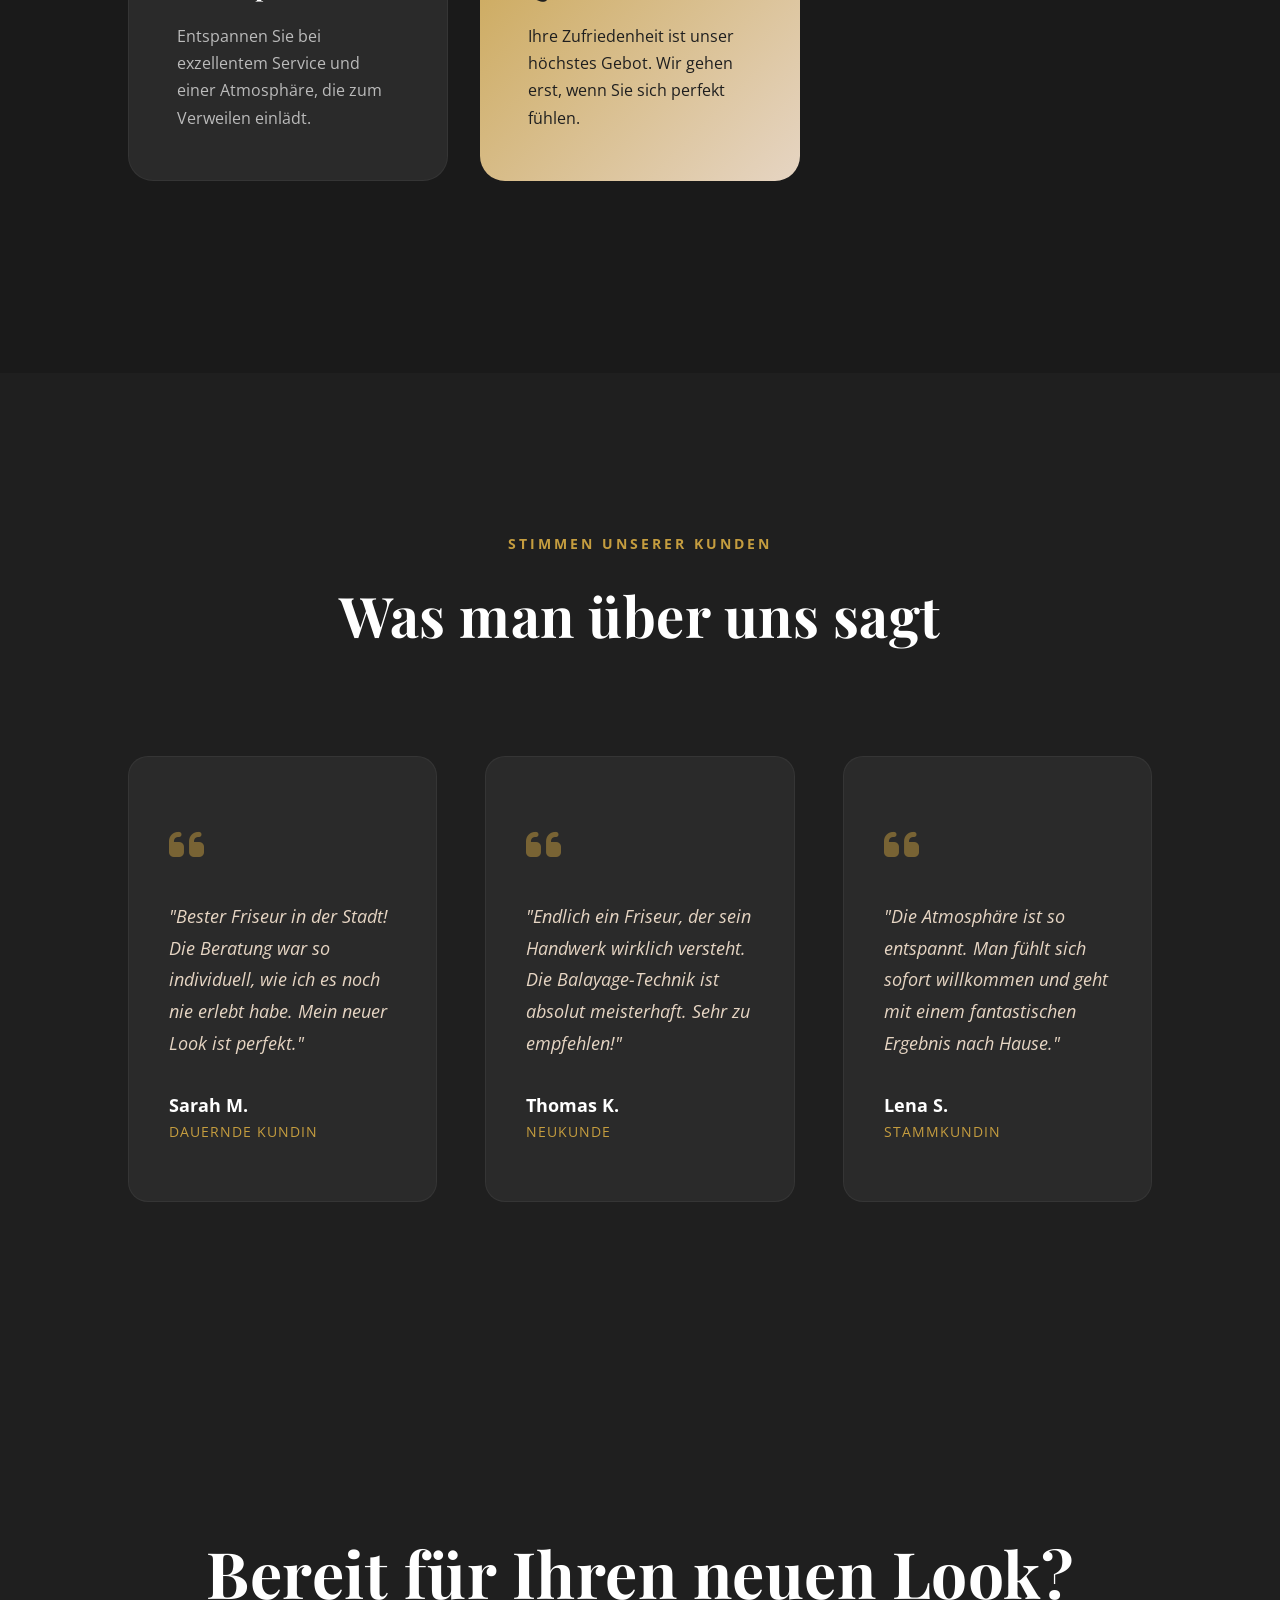
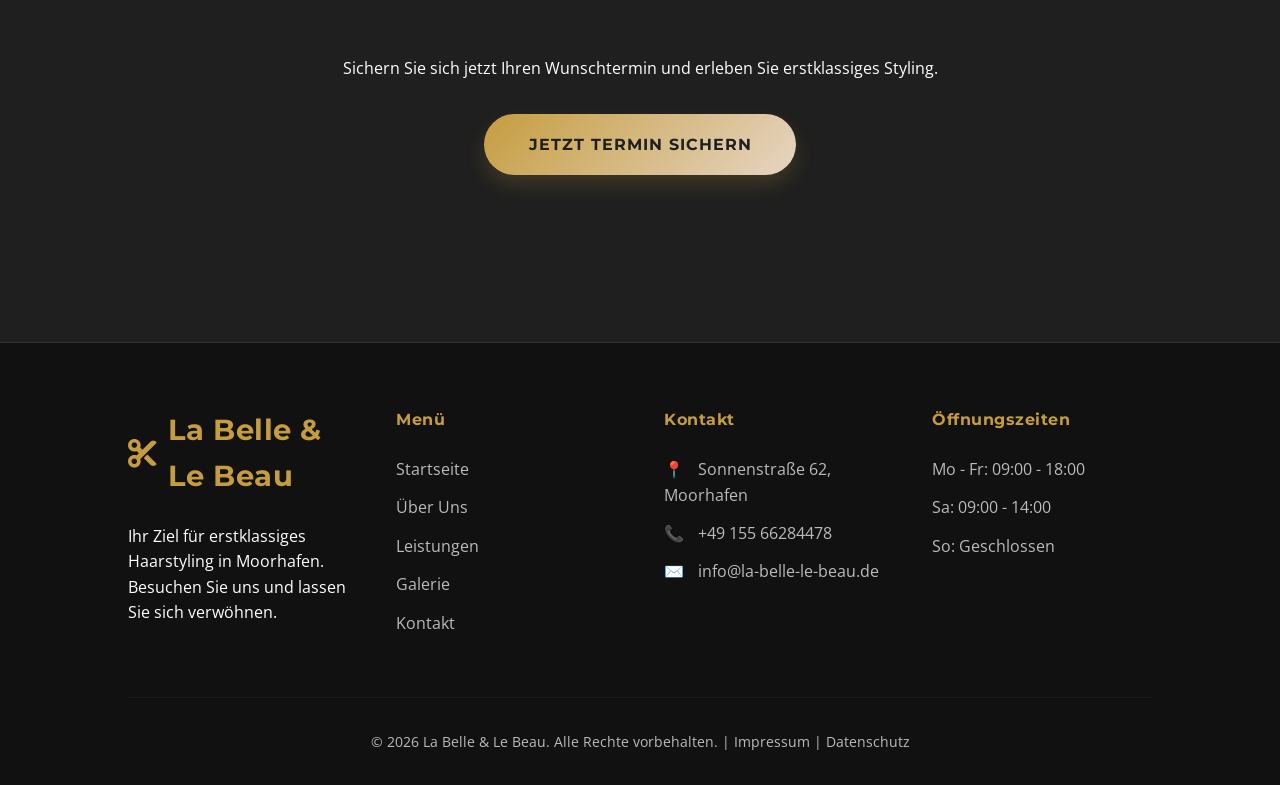
==== commit e25595d3: "Optimize deep linking, update hero background images, and implement dynamic CTA button" ====
--- a/index.html
+++ b/index.html
@@ -1,19 +1,22 @@
-<!DOCTYPE html>
-<html lang="en">
+﻿<!DOCTYPE html>
+<html lang="de">
 
 <head>
     <meta charset="UTF-8">
     <meta name="viewport" content="width=device-width, initial-scale=1.0">
-    <title>MAISON VÉLURE | Luxury Hair Salon Hamburg</title>
     <meta name="description"
-        content="Discover premium hair styling for ladies and gentlemen at Maison Vélure, an exclusive luxury salon in Hamburg.">
-
-    <!-- Google Fonts -->
+        content="Stilvoller Friseursalon in Moorhafen. Damenhaarschnitte, Herrenstyling, Balayage und mehr. Vereinbaren Sie jetzt Ihren Termin!">
+    <title>La Belle & Le Beau - Stil. Persönlichkeit. Perfektion. | Moorhafen</title>
+
+    <!-- Fonts -->
     <link rel="preconnect" href="https://fonts.googleapis.com">
     <link rel="preconnect" href="https://fonts.gstatic.com" crossorigin>
     <link
-        href="https://fonts.googleapis.com/css2?family=Cormorant+Garamond:ital,wght@0,300;0,400;0,500;0,600;0,700;1,400;1,500&family=Montserrat:wght@300;400;500;600&display=swap"
+        href="https://fonts.googleapis.com/css2?family=Montserrat:wght@600;700&family=Open+Sans:wght@300;400;600&family=Playfair+Display:wght@700&display=swap"
         rel="stylesheet">
+
+    <!-- Icons -->
+    <link rel="stylesheet" href="https://cdnjs.cloudflare.com/ajax/libs/font-awesome/6.4.0/css/all.min.css">
 
     <!-- Styles -->
     <link rel="stylesheet" href="css/styles.css">
@@ -21,243 +24,306 @@
 
 <body>
 
-    <!-- Navigation -->
-    <header class="navbar" id="navbar">
-        <div class="container nav-container">
-            <a href="index.html" class="logo">MAISON <span class="gold-text">VÉLURE</span></a>
-            <nav>
-                <ul class="nav-links">
-                    <li><a href="index.html" class="active">Home</a></li>
-                    <li><a href="about.html">About Us</a></li>
-                    <li><a href="services.html">Services & Prices</a></li>
-                    <li><a href="gallery.html">Gallery</a></li>
-                    <li><a href="contact.html">Contact</a></li>
+    <header>
+        <div class="logo">
+            <i class="fas fa-scissors"></i>
+            <span>La Belle & Le Beau</span>
+        </div>
+        <nav>
+            <ul>
+                <li><a href="index.html" class="nav-link active">Startseite</a></li>
+                <li><a href="ueber-uns.html" class="nav-link">Über Uns</a></li>
+                <li><a href="leistungen.html" class="nav-link">Leistungen</a></li>
+                <li><a href="galerie.html" class="nav-link">Galerie</a></li>
+                <li><a href="kontakt.html" class="nav-link">Kontakt</a></li>
+            </ul>
+        </nav>
+        <a href="kontakt.html" class="btn btn-gold" style="padding: 0.6rem 1.5rem; font-size: 0.9rem;">Termin buchen</a>
+    </header>
+
+    <main>
+        <section class="hero">
+            <div class="hero-content">
+                <span class="hero-tagline">Exklusivität & Handwerk</span>
+                <h1>Stil. Persönlichkeit. Perfektion.</h1>
+                <p>Ihr Premium-Friseur in Moorhafen für exklusive Looks, individuelle Beratung und ein unvergleichliches
+                    Wohlfühlerlebnis.</p>
+                <div class="hero-btns">
+                    <a href="kontakt.html" class="btn btn-gold">Termin buchen</a>
+                    <a href="leistungen.html" class="btn btn-outline">Unsere Services</a>
+                </div>
+            </div>
+        </section>
+
+        <!-- Creative About Section -->
+        <section class="about-creative">
+            <div class="about-container">
+                <div class="about-image-wrapper">
+                    <div class="about-img-main">
+                        <img src="images/hero-main.png" alt="Salon Ambiente">
+                        <div class="about-img-deco"></div>
+                    </div>
+                    <div class="about-experience">
+                        <span class="year">Seit 2011</span>
+                        <span class="label">Tradition trifft Moderne</span>
+                    </div>
+                </div>
+                <div class="about-content-box">
+                    <span class="section-tagline">Unsere Philosophie</span>
+                    <h2 class="creative-title">Mehr als nur ein <span class="highlight-text">Haarschnitt</span></h2>
+                    <p class="lead-text">Willkommen im La Belle & Le Beau. Wir glauben, dass jeder Besuch bei uns ein
+                        Moment der Ruhe und Selbsterkenntnis sein sollte.</p>
+                    <p>Seit über einem Jahrzehnt steht die Persönlichkeit unserer Kunden im Mittelpunkt. Wir verbinden
+                        klassisches Handwerk mit modernsten Techniken, um Ihren individuellen Stil nicht nur zu
+                        unterstreichen, sondern neu zu definieren.</p>
+                    <div class="about-features">
+                        <div class="feature">
+                            <i class="fas fa-check"></i>
+                            <span>Individuelle Typberatung</span>
+                        </div>
+                        <div class="feature">
+                            <i class="fas fa-check"></i>
+                            <span>Meisterliches Handwerk</span>
+                        </div>
+                    </div>
+                    <a href=""></a>
+                </div>
+            </div>
+        </section>
+
+        <!-- Showcase Section -->
+        <section class="showcase">
+            <div class="section-header">
+                <span class="section-tagline">Was wir lieben</span>
+                <h2>Unsere Kernkompetenzen</h2>
+                <p>Wir vereinen modernste Schnitttechniken mit traditioneller Handwerkskunst für Ihren perfekten
+                    Auftritt.</p>
+            </div>
+            <div class="showcase-grid">
+                <div class="showcase-card">
+                    <div class="showcase-img">
+                        <img src="images/women-style.png" alt="Damenstyling">
+                        <div class="showcase-overlay">
+                            <span>Ab 55€</span>
+                        </div>
+                    </div>
+                    <div class="showcase-info">
+                        <h4>Damenhaarschnitte</h4>
+                        <p>Von klassisch bis modern – wir finden Ihren perfekten Look.</p>
+                        <a href="leistungen.html?service=damen" class="text-link">Mehr erfahren <i
+                                class="fas fa-chevron-right"></i></a>
+                    </div>
+                </div>
+                <div class="showcase-card">
+                    <div class="showcase-img">
+                        <img src="images/men-style.png" alt="Herrenstyling">
+                        <div class="showcase-overlay">
+                            <span>Ab 35€</span>
+                        </div>
+                    </div>
+                    <div class="showcase-info">
+                        <h4>Herrenstyling</h4>
+                        <p>Präzise Schnitte und Bartpflege in entspannter Atmosphäre.</p>
+                        <a href="leistungen.html?service=herren" class="text-link">Mehr erfahren <i
+                                class="fas fa-chevron-right"></i></a>
+                    </div>
+                </div>
+                <div class="showcase-card">
+                    <div class="showcase-img">
+                        <img src="images/balayage-final.png" alt="Coloration">
+                        <div class="showcase-overlay">
+                            <span>Ab 120€</span>
+                        </div>
+                    </div>
+                    <div class="showcase-info">
+                        <h4>Balayage & Color</h4>
+                        <p>Brillante Farben und sanfte Übergänge für ein natürliches Ergebnis.</p>
+                        <a href="leistungen.html?service=color" class="text-link">Mehr erfahren <i
+                                class="fas fa-chevron-right"></i></a>
+                    </div>
+                </div>
+            </div>
+        </section>
+
+        <!-- Premium Experience Section (Merged & Creative) -->
+        <section class="premium-experience">
+            <div class="section-header">
+                <span class="section-tagline">Was uns auszeichnet</span>
+                <h2>Warum La Belle & Le Beau?</h2>
+                <p>Wir definieren den Friseurbesuch neu – als ganzheitliches Erlebnis für Körper und Geist.</p>
+            </div>
+            <div class="experience-grid">
+                <div class="experience-card card-large">
+                    <div class="card-bg-img" style="background-image: url('images/perfektion-new.png');"></div>
+                    <div class="card-content">
+                        <i class="fas fa-award"></i>
+                        <h4>Meisterliches Handwerk</h4>
+                        <p>Jeder Schnitt ist ein Kunstwerk, geformt durch jahrelange Erfahrung und ständige
+                            Weiterbildung in den neuesten Trends.</p>
+                        <div class="card-footer">
+                            <span class="badge">15+ Jahre Erfahrung</span>
+                        </div>
+                    </div>
+                </div>
+                <div class="experience-card">
+                    <div class="card-content">
+                        <i class="fas fa-leaf"></i>
+                        <h4>Nachhaltige Premium-Produkte</h4>
+                        <p>Wir verwenden ausschließlich exklusive, haarschonende Marken, die Natur und Luxus vereinen.
+                        </p>
+                    </div>
+                </div>
+                <div class="experience-card">
+                    <div class="card-content">
+                        <i class="fas fa-comments"></i>
+                        <h4>Individuelle Typberatung</h4>
+                        <p>Wir nehmen uns Zeit, um Ihre Persönlichkeit zu verstehen und einen Look zu kreieren, der
+                            wirklich zu Ihnen passt.</p>
+                    </div>
+                </div>
+                <div class="experience-card">
+                    <div class="card-content">
+                        <i class="fas fa-coffee"></i>
+                        <h4>Wohlfühl-Atmosphäre</h4>
+                        <p>Entspannen Sie bei exzellentem Service und einer Atmosphäre, die zum Verweilen einlädt.</p>
+                    </div>
+                </div>
+                <div class="experience-card card-accent">
+                    <div class="card-content">
+                        <i class="fas fa-certificate"></i>
+                        <h4>Garantierte Qualität</h4>
+                        <p>Ihre Zufriedenheit ist unser höchstes Gebot. Wir gehen erst, wenn Sie sich perfekt fühlen.
+                        </p>
+                    </div>
+                </div>
+            </div>
+        </section>
+
+        <!-- Testimonials Section -->
+        <section class="testimonials">
+            <div class="section-header">
+                <span class="section-tagline">Stimmen unserer Kunden</span>
+                <h2>Was man über uns sagt</h2>
+            </div>
+            <div class="testimonials-grid">
+                <div class="testimonial-card">
+                    <div class="quote-icon"><i class="fas fa-quote-left"></i></div>
+                    <p>"Bester Friseur in der Stadt! Die Beratung war so individuell, wie ich es noch nie erlebt habe.
+                        Mein neuer Look ist perfekt."</p>
+                    <div class="testimonial-user">
+                        <div class="user-info">
+                            <strong>Sarah M.</strong>
+                            <span>Dauernde Kundin</span>
+                        </div>
+                    </div>
+                </div>
+                <div class="testimonial-card">
+                    <div class="quote-icon"><i class="fas fa-quote-left"></i></div>
+                    <p>"Endlich ein Friseur, der sein Handwerk wirklich versteht. Die Balayage-Technik ist absolut
+                        meisterhaft. Sehr zu empfehlen!"</p>
+                    <div class="testimonial-user">
+                        <div class="user-info">
+                            <strong>Thomas K.</strong>
+                            <span>Neukunde</span>
+                        </div>
+                    </div>
+                </div>
+                <div class="testimonial-card">
+                    <div class="quote-icon"><i class="fas fa-quote-left"></i></div>
+                    <p>"Die Atmosphäre ist so entspannt. Man fühlt sich sofort willkommen und geht mit einem
+                        fantastischen Ergebnis nach Hause."</p>
+                    <div class="testimonial-user">
+                        <div class="user-info">
+                            <strong>Lena S.</strong>
+                            <span>Stammkundin</span>
+                        </div>
+                    </div>
+                </div>
+            </div>
+        </section>
+
+        <!-- CTA Section -->
+        <section class="cta-section">
+            <h2>Bereit für Ihren neuen Look?</h2>
+            <p style="margin-bottom: 2rem;">Sichern Sie sich jetzt Ihren Wunschtermin und erleben Sie erstklassiges
+                Styling.</p>
+            <a href="kontakt.html" class="btn btn-gold btn-dynamic">
+                <span class="cta-dynamic-text">Jetzt Termin sichern</span>
+            </a>
+        </section>
+    </main>
+
+    <footer>
+        <div class="footer-content">
+            <div class="footer-col">
+                <div class="logo" style="margin-bottom: 1.5rem;">
+                    <i class="fas fa-scissors"></i>
+                    <span>La Belle & Le Beau</span>
+                </div>
+                <p>Ihr Ziel für erstklassiges Haarstyling in Moorhafen. Besuchen Sie uns und lassen Sie sich verwöhnen.
+                </p>
+            </div>
+            <div class="footer-col">
+                <h4>Menü</h4>
+                <ul>
+                    <li><a href="index.html">Startseite</a></li>
+                    <li><a href="ueber-uns.html">Über Uns</a></li>
+                    <li><a href="leistungen.html">Leistungen</a></li>
+                    <li><a href="galerie.html">Galerie</a></li>
+                    <li><a href="kontakt.html">Kontakt</a></li>
                 </ul>
-            </nav>
-            <a href="contact.html" class="btn btn-primary nav-btn">Book Now</a>
-            <div class="mobile-menu-toggle" id="mobile-menu-toggle">
-                <span></span>
-                <span></span>
-                <span></span>
+            </div>
+            <div class="footer-col">
+                <h4>Kontakt</h4>
+                <ul>
+                    <li><span style="color: var(--accent-gold); margin-right: 10px;">📍</span> Sonnenstraße 62,
+                        Moorhafen</li>
+                    <li><span style="color: var(--accent-gold); margin-right: 10px;">📞</span> +49 155 66284478</li>
+                    <li><span style="color: var(--accent-gold); margin-right: 10px;">✉️</span> info@la-belle-le-beau.de
+                    </li>
+                </ul>
+            </div>
+            <div class="footer-col">
+                <h4>Öffnungszeiten</h4>
+                <ul>
+                    <li>Mo - Fr: 09:00 - 18:00</li>
+                    <li>Sa: 09:00 - 14:00</li>
+                    <li>So: Geschlossen</li>
+                </ul>
             </div>
         </div>
-    </header>
-
-    <!-- Mobile Navigation Overlay -->
-    <div class="mobile-nav-overlay" id="mobile-nav-overlay">
-        <ul class="mobile-nav-links">
-            <li><a href="index.html" class="active">Home</a></li>
-            <li><a href="about.html">About Us</a></li>
-            <li><a href="services.html">Services & Prices</a></li>
-            <li><a href="gallery.html">Gallery</a></li>
-            <li><a href="contact.html">Contact</a></li>
-            <li><a href="contact.html" class="btn btn-primary" style="margin-top:2rem;">Book Appointment</a></li>
-        </ul>
-    </div>
-
-    <!-- Redesigned Hero Section (Split Layout) -->
-    <section class="hero-split">
-        <div class="hero-text-col fade-in-up">
-            <h1 class="hero-headline text-white">Artistry & <br><span class="italic-serif gold-text">Elegance</span>
-            </h1>
-            <p class="hero-subheadline text-white">An exclusive haven for premium hair styling in the heart of Hamburg.
-                For ladies
-                and gentlemen who expect nothing but perfection.</p>
-            <div class="hero-actions">
-                <a href="contact.html" class="btn btn-primary btn-large shadow-hover">Book Your Appointment</a>
-                <a href="services.html" class="btn-text" style="color: var(--color-white)">Explore Services</a>
-            </div>
-        </div>
-        <div class="hero-image-col">
-            <div class="hero-image-wrapper reveal-image">
-                <div
-                    style="position: absolute; inset: 0; background: linear-gradient(to right, rgba(13, 13, 13, 0.95), rgba(13, 13, 13, 0.6)); z-index: 1;">
-                </div>
-                <!-- Elegant image of a stylist working on a client -->
-                <img src="https://images.unsplash.com/photo-1562322140-8baeececf3df?q=80&w=2069&auto=format&fit=crop"
-                    alt="Stylist actively working on client at Maison Vélure">
-            </div>
-        </div>
-    </section>
-
-    <!-- Intro Section -->
-    <section class="intro section-padding bg-ivory">
-        <div class="container">
-            <div class="intro-grid">
-                <div class="intro-image-wrapper reveal-image-left">
-                    <img src="https://images.unsplash.com/photo-1560066984-138dadb4c035?q=80&w=1974&auto=format&fit=crop"
-                        alt="A Higher Standard of Haircare" class="intro-image hover-zoom vibrant-img">
-                </div>
-                <div class="intro-text fade-in-up dl-2">
-                    <h2 class="section-title">A Higher Standard<br> of <span
-                            class="gold-text italic-serif">Haircare</span></h2>
-                    <div class="gold-divider"></div>
-                    <p class="section-description">Welcome to Maison Vélure, an exclusive sanctuary of style. We believe
-                        that true luxury lies in the details—from the precise angle of a cut to the perfect tone of a
-                        hand-painted balayage.</p>
-                    <p class="section-description">Our expert stylists possess the artistic vision and technical mastery
-                        to bring your personal aesthetic to life. Whether you seek a classic, polished look or a bold,
-                        modern transformation, experience professional styling that flatters, empowers, and endures.</p>
-                    <a href="about.html" class="btn btn-outline dark-outline mt-3 shadow-hover">Discover Our Story</a>
-                </div>
-            </div>
-        </div>
-    </section>
-
-    <!-- Services Preview Section -->
-    <section class="services-preview section-padding bg-charcoal text-white">
-        <div class="container">
-            <div class="text-center mb-5 fade-in-up">
-                <h2 class="section-title">Our <span class="gold-text italic-serif">Specialties</span></h2>
-                <div class="gold-divider center"></div>
-                <p class="section-description mx-auto max-w-700">Tailored services designed to elevate your unique
-                    style, delivered with uncompromising quality.</p>
-            </div>
-
-            <div class="services-grid">
-                <!-- Women's Services Card -->
-                <div class="service-card reveal-card">
-                    <div class="service-card-image">
-                        <img src="https://images.unsplash.com/photo-1519699047748-de8e457a634e?q=80&w=2080&auto=format&fit=crop"
-                            alt="Women's Hair Styling">
-                        <div class="service-card-overlay"></div>
-                    </div>
-                    <div class="service-card-content">
-                        <h3>Ladies Styling</h3>
-                        <p>Bespoke haircuts, dimensional coloring, signature balayage, and restorative treatments.</p>
-                        <a href="services.html#women" class="text-link">View Pricing &rarr;</a>
-                    </div>
-                </div>
-
-                <!-- Men's Services Card -->
-                <div class="service-card reveal-card dl-2">
-                    <div class="service-card-image">
-                        <img src="https://images.unsplash.com/photo-1621605815971-fbc98d665033?q=80&w=2070&auto=format&fit=crop"
-                            alt="Men's Hair Styling">
-                        <div class="service-card-overlay"></div>
-                    </div>
-                    <div class="service-card-content">
-                        <h3>Gentlemen's Grooming</h3>
-                        <p>Precision fade cuts, classic styling, and expert beard grooming for the modern gentleman.</p>
-                        <a href="services.html#men" class="text-link">View Pricing &rarr;</a>
-                    </div>
-                </div>
-            </div>
-        </div>
-    </section>
-
-    <!-- Testimonials Grid Section -->
-    <section class="testimonials section-padding bg-ivory">
-        <div class="container">
-            <div class="text-center mb-5 fade-in-up">
-                <h2 class="section-title">Client <span class="gold-text italic-serif">Experiences</span></h2>
-                <div class="gold-divider center"></div>
-            </div>
-
-            <div class="testimonial-grid">
-                <!-- Testimonial 1 -->
-                <div class="testimonial-card fade-in-up">
-                    <div class="stars">★★★★★</div>
-                    <p class="testimonial-text">"An absolute premium experience from start to finish. The attention to
-                        detail is unmatched, and I always leave feeling incredibly confident with my new style."</p>
-                    <h4 class="testimonial-author">Elena K.</h4>
-                </div>
-                <!-- Testimonial 2 -->
-                <div class="testimonial-card fade-in-up dl-1">
-                    <div class="stars">★★★★★</div>
-                    <p class="testimonial-text">"The balayage technique here is flawless. The salon atmosphere is
-                        incredibly relaxing and the staff makes you feel like royalty. Hand down the best in Hamburg."
-                    </p>
-                    <h4 class="testimonial-author">Sophie M.</h4>
-                </div>
-                <!-- Testimonial 3 -->
-                <div class="testimonial-card fade-in-up dl-2">
-                    <div class="stars">★★★★★</div>
-                    <p class="testimonial-text">"A masterclass in men's grooming. Precision fade and beard styling that
-                        exceeded my expectations. The ambiance perfectly balances modern luxury with comfort."</p>
-                    <h4 class="testimonial-author">Julian T.</h4>
-                </div>
-                <!-- Testimonial 4 -->
-                <div class="testimonial-card fade-in-up dl-3">
-                    <div class="stars">★★★★★</div>
-                    <p class="testimonial-text">"I have finally found my forever salon. The consultation is thorough,
-                        the products are divine, and the result is a beautiful, healthy mane. Highly recommended."</p>
-                    <h4 class="testimonial-author">Clara S.</h4>
-                </div>
-            </div>
-        </div>
-    </section>
-
-    <!-- Call to Action Section -->
-    <section class="cta-section bg-charcoal text-white text-center">
-        <div class="container fade-in-up">
-            <h2 class="section-title italic-serif">Ready for Your Transformation?</h2>
-            <p class="section-description mx-auto mb-4" style="color: rgba(255,255,255,0.8);">Schedule your exclusive
-                consultation and experience the pinnacle of hair styling.</p>
-            <a href="contact.html" class="btn btn-primary btn-large shadow-hover">Book Appointment</a>
-        </div>
-    </section>
-
-    <!-- Footer -->
-    <footer class="footer bg-charcoal text-white">
-        <div class="container">
-            <div class="footer-grid">
-                <div class="footer-col">
-                    <a href="index.html" class="logo mb-2 d-inline-block" style="color:var(--color-white)">MAISON <span
-                            class="gold-text">VÉLURE</span></a>
-                    <p class="text-muted mt-2">A premium styling destination for ladies and gentlemen, defining luxury
-                        haircare in Hamburg.</p>
-                </div>
-                <div class="footer-col">
-                    <h4 class="footer-heading">Salon</h4>
-                    <ul class="footer-links">
-                        <li><a href="about.html">About Us</a></li>
-                        <li><a href="gallery.html">Portfolio</a></li>
-                        <li><a href="contact.html">Careers</a></li>
-                    </ul>
-                </div>
-                <div class="footer-col">
-                    <h4 class="footer-heading">Services</h4>
-                    <ul class="footer-links">
-                        <li><a href="services.html#women">Ladies Styling</a></li>
-                        <li><a href="services.html#men">Gentlemen's Grooming</a></li>
-                        <li><a href="contact.html">Book Appointment</a></li>
-                    </ul>
-                </div>
-                <div class="footer-col">
-                    <h4 class="footer-heading">Legal</h4>
-                    <ul class="footer-links">
-                        <li><a href="imprint.html">Imprint</a></li>
-                        <li><a href="privacy.html">Privacy Policy</a></li>
-                        <li><a href="terms.html">Terms & Conditions</a></li>
-                    </ul>
-                </div>
-                <div class="footer-col">
-                    <h4 class="footer-heading">Contact</h4>
-                    <div class="footer-info-block">
-                        <span class="footer-info-label">Address</span>
-                        <div class="footer-info-text">Rungedamm 38<br>Hamburg</div>
-                    </div>
-                    <div class="footer-info-block">
-                        <span class="footer-info-label">Telefonnummer</span>
-                        <div class="footer-info-text"><a href="tel:15566284478" class="hover-light">155 6628 4478</a>
-                        </div>
-                    </div>
-                    <div class="footer-info-block">
-                        <span class="footer-info-label">Email</span>
-                        <div class="footer-info-text"><a href="mailto:info@maisonvelure.de"
-                                class="hover-light">info@maisonvelure.de</a></div>
-                    </div>
-                </div>
-            </div>
-            <div class="footer-bottom">
-                <p>&copy; 2026 Maison Vélure. All Rights Reserved.</p>
-            </div>
+        <div class="footer-bottom">
+            <p>&copy; 2026 La Belle & Le Beau. Alle Rechte vorbehalten. | <a href="impressum.html">Impressum</a> | <a
+                    href="datenschutz.html">Datenschutz</a></p>
         </div>
     </footer>
 
-    <!-- Scripts -->
-    <script src="js/script.js"></script>
+    <script>
+        const ctaTexts = [
+            "Termin buchen",
+            "Unsere Services",
+            "Jetzt Termin sichern",
+            "Stil erleben",
+            "Kontakt aufnehmen"
+        ];
+
+        let ctaIndex = 0;
+        const ctaElements = document.querySelectorAll(".cta-dynamic-text");
+
+        if (ctaElements.length > 0) {
+            setInterval(() => {
+                ctaElements.forEach(el => el.classList.add("text-fade-out"));
+
+                setTimeout(() => {
+                    ctaIndex = (ctaIndex + 1) % ctaTexts.length;
+                    ctaElements.forEach(el => {
+                        el.textContent = ctaTexts[ctaIndex];
+                        el.classList.remove("text-fade-out");
+                    });
+                }, 500);
+            }, 3000);
+        }
+    </script>
 </body>
 
 </html>
--- a/css/styles.css
+++ b/css/styles.css
@@ -1,29 +1,42 @@
-/*=============================================
-  CSS VARIABLES & SETUP
-=============================================*/
+@import url('https://fonts.googleapis.com/css2?family=Montserrat:wght@600;700&family=Open+Sans:wght@300;400;600&family=Playfair+Display:wght@700&display=swap');
+
 :root {
-    /* Luxury Color Palette (Black, White, Bordeaux Red) */
-    --color-charcoal: #0D0D0D;
-    /* Deep Black */
-    --color-ivory: #F5F5F5;
-    /* Soft Off-White for backgrounds */
-    --color-champagne: #C0A98E;
-    /* Elegant Beige Tone (Accent) */
-    --color-champagne-dark: #A68D72;
-    /* Darker Beige for hover state */
-    --color-taupe: #D1C8C0;
-    /* Warm Greige (Keeping for legacy if needed) */
-    --color-white: #FFFFFF;
-    --color-text-muted: #958F8A;
-
-    /* Typography */
-    --font-heading: 'Cormorant Garamond', serif;
-    --font-body: 'Montserrat', sans-serif;
-
-    /* Transitions */
-    --transition-fast: all 0.2s cubic-bezier(0.25, 0.46, 0.45, 0.94);
-    --transition-smooth: all 0.4s cubic-bezier(0.25, 0.8, 0.25, 1);
-    --transition-slow: all 0.8s cubic-bezier(0.25, 0.8, 0.25, 1);
+    --primary-bg: #1f1f1f;
+    --card-bg: #2a2a2a;
+    --accent-gold: #c59d3f;
+    --accent-gold-light: #e6d5c3;
+    --gold-gradient: linear-gradient(135deg, #c59d3f, #e6d5c3);
+    --text-white: #ffffff;
+    --text-beige: #e6d5c3;
+    --text-dark: #1f1f1f;
+    --text-gray: #bbb;
+    --serif-font: 'Playfair Display', serif;
+    --sans-font: 'Montserrat', sans-serif;
+    --body-font: 'Open Sans', sans-serif;
+    --transition: all 0.35s ease;
+}
+
+body {
+    font-family: var(--body-font);
+    background-color: var(--primary-bg);
+    color: var(--text-white);
+    line-height: 1.6;
+    overflow-x: hidden;
+}
+
+.highlight {
+    color: var(--accent-gold);
+}
+
+h1,
+h2,
+h3,
+h4,
+.nav-link,
+.btn,
+.logo {
+    font-family: var(--sans-font);
+    letter-spacing: 0.5px;
 }
 
 * {
@@ -32,1027 +45,1061 @@
     box-sizing: border-box;
 }
 
-html {
-    scroll-behavior: smooth;
-}
-
-body {
-    font-family: var(--font-body);
-    font-size: 16px;
-    line-height: 1.6;
-    color: var(--color-charcoal);
-    background-color: var(--color-ivory);
-    overflow-x: hidden;
-    -webkit-font-smoothing: antialiased;
-}
-
-/* Typography Basics */
-h1,
-h2,
-h3,
-h4,
-h5,
-h6 {
-    font-family: var(--font-heading);
-    font-weight: 500;
-    line-height: 1.2;
-    color: var(--color-charcoal);
-}
-
-.italic-serif {
-    font-style: italic;
-    font-weight: 400;
-}
-
-.text-white h1,
-.text-white h2,
-.text-white h3,
-.text-white h4,
-.text-white .section-title {
-    color: var(--color-white);
-}
-
-.gold-text {
-    color: var(--color-champagne);
-}
-
 a {
     text-decoration: none;
     color: inherit;
-    transition: var(--transition-smooth);
+    transition: var(--transition);
+}
+
+/* Button & CTA Styles */
+.btn {
+    display: inline-block;
+    padding: 1.1rem 2.8rem;
+    font-size: 1rem;
+    font-weight: 700;
+    text-transform: uppercase;
+    letter-spacing: 1px;
+    border-radius: 50px;
+    transition: var(--transition);
+    cursor: pointer;
+    border: none;
+    font-family: var(--sans-font);
+    text-align: center;
+}
+
+.btn-gold {
+    background: var(--gold-gradient);
+    color: var(--text-dark);
+    box-shadow: 0 10px 20px rgba(197, 157, 63, 0.2);
+}
+
+.btn-gold:hover {
+    transform: translateY(-3px);
+    box-shadow: 0 15px 30px rgba(197, 157, 63, 0.4);
+}
+
+.btn-outline {
+    background: transparent;
+    border: 2px solid var(--accent-gold);
+    color: var(--accent-gold);
+}
+
+.btn-outline:hover {
+    background: var(--accent-gold);
+    color: var(--text-dark);
+    transform: translateY(-3px);
+}
+
+.btn-dynamic {
+    min-width: 280px;
+    position: relative;
+    overflow: hidden;
+}
+
+#cta-text {
+    transition: opacity 0.5s ease;
+}
+
+.text-fade-out {
+    opacity: 0;
 }
 
 ul {
     list-style: none;
 }
 
-img {
-    max-width: 100%;
-    height: auto;
+/* Header & Nav */
+header {
+    position: fixed;
+    top: 1.5rem;
+    left: 50%;
+    transform: translateX(-50%);
+    width: 90%;
+    max-width: 1200px;
+    background: rgba(31, 31, 31, 0.85);
+    backdrop-filter: blur(12px);
+    -webkit-backdrop-filter: blur(12px);
+    padding: 1rem 3rem;
+    border-radius: 100px;
+    display: flex;
+    justify-content: space-between;
+    align-items: center;
+    z-index: 1000;
+    border: 1px solid rgba(255, 255, 255, 0.1);
+    box-shadow: 0 10px 30px rgba(0, 0, 0, 0.3);
+    transition: var(--transition);
+}
+
+.logo {
+    font-size: 1.8rem;
+    font-weight: 700;
+    color: var(--accent-gold);
+    display: flex;
+    align-items: center;
+    gap: 10px;
+}
+
+nav ul {
+    display: flex;
+    gap: 30px;
+}
+
+nav ul li a:hover {
+    color: var(--accent-gold);
+}
+
+.nav-link.active {
+    color: var(--accent-gold);
+}
+
+/* Hero Section */
+.hero {
+    height: 100vh;
+    background: linear-gradient(rgba(0, 0, 0, 0.6), rgba(0, 0, 0, 0.6)), url('../images/hero-main.png');
+    background-size: cover;
+    background-position: center;
+    display: flex;
+    align-items: center;
+    justify-content: center;
+    text-align: center;
+    padding: 0 5%;
+}
+
+.hero-tagline {
     display: block;
-}
-
-/* Backgrounds & Text Colors */
-.bg-charcoal {
-    background-color: var(--color-charcoal);
-}
-
-.bg-ivory {
-    background-color: var(--color-ivory);
-}
-
-.bg-taupe {
-    background-color: var(--color-taupe);
-}
-
-.bg-white {
-    background-color: var(--color-white);
-}
-
-.text-white {
-    color: var(--color-white);
-}
-
-.text-center {
-    text-align: center;
-}
-
-.mb-2 {
-    margin-bottom: 0.5rem;
-}
-
-.mb-4 {
-    margin-bottom: 2rem;
-}
-
-.mb-5 {
+    color: var(--accent-gold);
+    text-transform: uppercase;
+    letter-spacing: 4px;
+    font-size: 0.9rem;
+    font-weight: 700;
+    margin-bottom: 1rem;
+    animation: fadeInUp 0.8s ease;
+}
+
+.hero-content h1 {
+    font-size: 5rem;
+    margin-bottom: 1.5rem;
+    font-family: var(--serif-font);
+    line-height: 1.1;
+    animation: fadeInUp 1s ease;
+}
+
+.hero-content p {
+    font-size: 1.3rem;
+    color: var(--accent-gold-light);
     margin-bottom: 3rem;
-}
-
-.mt-2 {
-    margin-top: 0.5rem;
-}
-
-.mt-3 {
-    margin-top: 1.5rem;
-}
-
-.mx-auto {
+    max-width: 800px;
     margin-left: auto;
     margin-right: auto;
-}
-
-.max-w-700 {
+    animation: fadeInUp 1.2s ease;
+}
+
+/* Creative About Section */
+.about-creative {
+    padding: 12rem 10%;
+    background-color: var(--primary-bg);
+    position: relative;
+    overflow: hidden;
+}
+
+.about-container {
+    max-width: 1200px;
+    margin: 0 auto;
+    display: flex;
+    align-items: center;
+    gap: 4rem;
+    position: relative;
+}
+
+.about-image-wrapper {
+    flex: 1.2;
+    position: relative;
+    padding-right: 2rem;
+}
+
+.about-img-main {
+    position: relative;
+    z-index: 2;
+}
+
+.about-img-main img {
+    width: 100%;
+    border-radius: 20px;
+    display: block;
+    box-shadow: 0 40px 80px rgba(0, 0, 0, 0.6);
+}
+
+.about-img-deco {
+    position: absolute;
+    top: -30px;
+    left: -30px;
+    width: 100%;
+    height: 100%;
+    border: 2px solid var(--accent-gold);
+    border-radius: 20px;
+    z-index: 1;
+}
+
+.about-experience {
+    position: absolute;
+    top: 40px;
+    left: -40px;
+    background: var(--gold-gradient);
+    color: var(--text-dark);
+    padding: 1.5rem 2.5rem;
+    border-radius: 15px;
+    z-index: 3;
+    display: flex;
+    flex-direction: column;
+    box-shadow: 0 20px 40px rgba(0, 0, 0, 0.3);
+}
+
+.about-experience .year {
+    font-size: 2rem;
+    font-weight: 800;
+    font-family: var(--sans-font);
+}
+
+.about-experience .label {
+    font-size: 0.8rem;
+    font-weight: 700;
+    text-transform: uppercase;
+    letter-spacing: 1px;
+}
+
+.about-content-box {
+    flex: 1;
+    background: rgba(42, 42, 42, 0.7);
+    backdrop-filter: blur(20px);
+    -webkit-backdrop-filter: blur(20px);
+    padding: 4rem;
+    border-radius: 30px;
+    margin-left: -10rem;
+    position: relative;
+    z-index: 4;
+    border: 1px solid rgba(255, 255, 255, 0.1);
+    box-shadow: 0 30px 60px rgba(0, 0, 0, 0.4);
+}
+
+.creative-title {
+    font-size: 3.5rem;
+    line-height: 1.2;
+    margin-bottom: 2rem;
+    font-family: var(--serif-font);
+}
+
+.highlight-text {
+    color: var(--accent-gold);
+    position: relative;
+    display: inline-block;
+}
+
+.highlight-text::after {
+    content: "";
+    position: absolute;
+    bottom: 5px;
+    left: 0;
+    width: 100%;
+    height: 8px;
+    background: rgba(197, 157, 63, 0.2);
+    z-index: -1;
+}
+
+.lead-text {
+    font-size: 1.2rem;
+    font-weight: 600;
+    color: var(--text-white);
+    margin-bottom: 1.5rem;
+}
+
+.about-content-box p {
+    color: var(--text-gray);
+    margin-bottom: 2rem;
+    line-height: 1.8;
+}
+
+.about-features {
+    display: grid;
+    grid-template-columns: 1fr 1fr;
+    gap: 1.5rem;
+    margin-bottom: 3rem;
+}
+
+.feature {
+    display: flex;
+    align-items: center;
+    gap: 10px;
+    font-size: 0.95rem;
+    color: var(--text-beige);
+    font-weight: 600;
+}
+
+.feature i {
+    color: var(--accent-gold);
+}
+
+.creative-btn {
+    margin-left: 0 !important;
+    padding: 1.2rem 3rem !important;
+}
+
+/* Section General */
+section {
+    padding: 10rem 10%;
+}
+
+.section-tagline {
+    display: block;
+    color: var(--accent-gold);
+    text-transform: uppercase;
+    letter-spacing: 3px;
+    font-weight: 700;
+    font-size: 0.85rem;
+    margin-bottom: 1rem;
+}
+
+.section-header {
+    text-align: center;
+    margin-bottom: 6rem;
+}
+
+.section-header h2 {
+    font-size: 3.5rem;
+    color: var(--text-white);
+    margin-bottom: 1.5rem;
+    font-family: var(--serif-font);
+}
+
+.section-header p {
+    color: var(--text-gray);
     max-width: 700px;
-}
-
-.d-inline-block {
-    display: inline-block;
-}
-
-/*=============================================
-  LAYOUT & CONTAINERS
-=============================================*/
-.container {
+    margin: 0 auto;
+    font-size: 1.1rem;
+}
+
+/* Showcase Section */
+.showcase-grid {
+    display: grid;
+    grid-template-columns: repeat(3, 1fr);
+    gap: 2.5rem;
+}
+
+.showcase-card {
+    background: var(--card-bg);
+    border-radius: 20px;
+    overflow: hidden;
+    transition: var(--transition);
+    border: 1px solid rgba(255, 255, 255, 0.05);
+}
+
+.showcase-card:hover {
+    transform: translateY(-15px);
+    border-color: var(--accent-gold);
+    box-shadow: 0 20px 40px rgba(0, 0, 0, 0.4);
+}
+
+.showcase-img {
+    position: relative;
+    height: 300px;
+    overflow: hidden;
+}
+
+.showcase-img img {
     width: 100%;
-    max-width: 1280px;
-    margin: 0 auto;
-    padding: 0 2rem;
-}
-
-.section-padding {
-    padding: 8rem 0;
-}
-
-.gold-divider {
-    height: 1px;
-    width: 80px;
-    background-color: var(--color-champagne);
-    margin: 2rem 0;
-}
-
-.gold-divider.center {
-    margin-left: auto;
-    margin-right: auto;
-}
-
-/*=============================================
-  BUTTONS (PILL & TEXT)
-=============================================*/
-.btn {
-    display: inline-block;
-    padding: 0.9rem 2.2rem;
-    font-family: var(--font-body);
-    font-size: 0.85rem;
-    font-weight: 500;
-    text-transform: uppercase;
-    letter-spacing: 2px;
-    border-radius: 50px;
-    /* Pill shape */
-    cursor: pointer;
-    transition: var(--transition-smooth);
-    border: 1px solid transparent;
-}
-
-.btn-primary {
-    background-color: var(--color-champagne);
-    color: var(--color-white);
-}
-
-.btn-primary:hover,
-.shadow-hover:hover {
-    background-color: var(--color-champagne-dark);
-    transform: translateY(-3px);
-    box-shadow: 0 10px 25px rgba(110, 15, 26, 0.4);
-    /* subtle red shadow depth */
-}
-
-.btn-outline {
-    background-color: transparent;
-    color: var(--color-charcoal);
-    border: 1px solid var(--color-charcoal);
-}
-
-.btn-outline:hover {
-    background-color: var(--color-charcoal);
-    color: var(--color-white);
-}
-
-.btn-outline.dark-outline {
-    color: var(--color-charcoal);
-    border-color: var(--color-charcoal);
-}
-
-.btn-outline.dark-outline:hover {
-    background-color: var(--color-charcoal);
-    color: var(--color-white);
-    box-shadow: 0 10px 25px rgba(42, 42, 42, 0.3);
-}
-
-.btn-large {
-    padding: 1.1rem 2.8rem;
-    font-size: 0.95rem;
-}
-
-.btn-text {
-    display: inline-block;
-    font-family: var(--font-body);
-    font-size: 0.85rem;
-    font-weight: 500;
-    text-transform: uppercase;
-    letter-spacing: 2px;
-    color: var(--color-charcoal);
-    position: relative;
-    padding-bottom: 5px;
-}
-
-.btn-text::after {
-    content: '';
+    height: 100%;
+    object-fit: cover;
+    transition: transform 0.8s ease;
+}
+
+.showcase-card:hover .showcase-img img {
+    transform: scale(1.1);
+}
+
+.showcase-overlay {
     position: absolute;
-    bottom: 0;
-    left: 0;
-    width: 0;
-    height: 1px;
-    background-color: var(--color-charcoal);
-    transition: var(--transition-smooth);
-}
-
-.btn-text:hover::after {
-    width: 100%;
+    top: 20px;
+    right: 20px;
+    background: var(--gold-gradient);
+    color: var(--text-dark);
+    padding: 8px 15px;
+    border-radius: 30px;
+    font-weight: 700;
+    font-size: 0.9rem;
+    box-shadow: 0 5px 15px rgba(197, 157, 63, 0.3);
+}
+
+.showcase-info {
+    padding: 2.5rem;
+}
+
+.showcase-info h4 {
+    font-size: 1.5rem;
+    margin-bottom: 1rem;
+    color: var(--accent-gold);
+}
+
+.showcase-info p {
+    color: var(--text-gray);
+    margin-bottom: 1.5rem;
+    font-size: 1rem;
 }
 
 .text-link {
-    font-family: var(--font-body);
-    font-size: 0.85rem;
-    text-transform: uppercase;
-    letter-spacing: 1.5px;
-    color: var(--color-champagne);
-    font-weight: 500;
-    display: inline-flex;
+    color: var(--accent-gold);
+    font-weight: 600;
+    display: flex;
     align-items: center;
-}
-
-.text-link:hover {
-    color: var(--color-champagne-dark);
+    gap: 8px;
+    transition: var(--transition);
+}
+
+.text-link i {
+    font-size: 0.8rem;
+    transition: transform 0.3s ease;
+}
+
+.text-link:hover i {
     transform: translateX(5px);
 }
 
-/*=============================================
-  NAVIGATION (DARK, GLASS-EFFECT)
-=============================================*/
-.navbar {
-    position: fixed;
+/* Premium Experience Section */
+.premium-experience {
+    background-color: #1a1a1a;
+    padding: 12rem 10%;
+}
+
+.experience-grid {
+    display: grid;
+    grid-template-columns: repeat(3, 1fr);
+    grid-auto-rows: minmax(280px, auto);
+    gap: 2rem;
+}
+
+.experience-card {
+    background: var(--card-bg);
+    border-radius: 25px;
+    padding: 3rem;
+    position: relative;
+    overflow: hidden;
+    border: 1px solid rgba(255, 255, 255, 0.05);
+    transition: var(--transition);
+    display: flex;
+    flex-direction: column;
+    justify-content: center;
+}
+
+.experience-card.card-large {
+    grid-column: span 2;
+    grid-row: span 2;
+    padding: 0;
+    display: block;
+}
+
+.experience-card.card-large .card-bg-img {
+    position: absolute;
     top: 0;
     left: 0;
     width: 100%;
-    z-index: 1000;
-    padding: 1.5rem 0;
-    transition: var(--transition-smooth);
-    background-color: rgba(38, 38, 38, 0.7);
-    /* Darker initial background */
-    backdrop-filter: blur(12px);
-    /* Glass effect */
-    border-bottom: 1px solid rgba(255, 255, 255, 0.05);
-    /* Subtle border */
-}
-
-/* Navbar text defaults to white */
-.navbar .logo,
-.navbar .nav-links li a {
-    color: var(--color-white);
-}
-
-.navbar .mobile-menu-toggle span {
-    background-color: var(--color-white);
-}
-
-.navbar.scrolled {
-    background-color: rgba(30, 30, 30, 0.95);
-    /* Deep near-black on scroll */
-    padding: 1rem 0;
-    box-shadow: 0 10px 30px rgba(0, 0, 0, 0.5);
-    /* Stronger shadow */
-    border-bottom: 1px solid rgba(255, 255, 255, 0.08);
-}
-
-/* On scroll, KEEP TEXT WHITE for contrast */
-.navbar.scrolled .logo,
-.navbar.scrolled .nav-links li a {
-    color: var(--color-white);
-}
-
-.navbar.scrolled .mobile-menu-toggle span {
-    background-color: var(--color-white);
-}
-
-
-.nav-container {
+    height: 100%;
+    background-size: cover;
+    background-position: center;
+    filter: brightness(0.4);
+    transition: transform 0.8s ease;
+}
+
+.experience-card.card-large:hover .card-bg-img {
+    transform: scale(1.05);
+}
+
+.experience-card.card-large .card-content {
+    position: relative;
+    z-index: 2;
+    height: 100%;
+    padding: 4rem;
+    display: flex;
+    flex-direction: column;
+    justify-content: flex-end;
+}
+
+.experience-card:not(.card-large):hover {
+    transform: translateY(-10px);
+    border-color: var(--accent-gold);
+    box-shadow: 0 20px 40px rgba(0, 0, 0, 0.3);
+}
+
+.experience-card.card-accent {
+    background: var(--gold-gradient);
+    border: none;
+}
+
+.experience-card.card-accent .card-content {
+    color: var(--text-dark);
+}
+
+.experience-card.card-accent i,
+.experience-card.card-accent h4,
+.experience-card.card-accent p {
+    color: var(--text-dark);
+}
+
+.experience-card i {
+    font-size: 2.5rem;
+    color: var(--accent-gold);
+    margin-bottom: 2rem;
+}
+
+.experience-card h4 {
+    font-size: 1.6rem;
+    margin-bottom: 1rem;
+    color: var(--text-white);
+    font-family: var(--serif-font);
+}
+
+.experience-card p {
+    color: var(--text-gray);
+    line-height: 1.7;
+    font-size: 1rem;
+}
+
+.experience-card.card-large h4 {
+    font-size: 3rem;
+    margin-bottom: 1.5rem;
+}
+
+.experience-card.card-large p {
+    font-size: 1.2rem;
+    max-width: 600px;
+    color: var(--text-beige);
+}
+
+.card-footer {
+    margin-top: 2.5rem;
+}
+
+.badge {
+    display: inline-block;
+    background: var(--accent-gold);
+    color: var(--text-dark);
+    padding: 10px 20px;
+    border-radius: 50px;
+    font-weight: 700;
+    font-size: 0.9rem;
+    text-transform: uppercase;
+    letter-spacing: 1px;
+}
+
+@media (max-width: 1024px) {
+    .experience-grid {
+        grid-template-columns: repeat(2, 1fr);
+    }
+
+    .experience-card.card-large {
+        grid-column: span 2;
+    }
+}
+
+@media (max-width: 768px) {
+    .experience-grid {
+        grid-template-columns: 1fr;
+    }
+
+    .experience-card.card-large {
+        grid-column: span 1;
+        grid-row: span 1;
+    }
+
+    .experience-card.card-large .card-content {
+        padding: 3rem;
+    }
+
+    .experience-card.card-large h4 {
+        font-size: 2rem;
+    }
+}
+
+/* Testimonials Section */
+.testimonials {
+    background-color: var(--primary-bg);
+}
+
+.testimonials-grid {
+    display: grid;
+    grid-template-columns: repeat(3, 1fr);
+    gap: 3rem;
+}
+
+.testimonial-card {
+    background: var(--card-bg);
+    padding: 3.5rem 2.5rem;
+    border-radius: 20px;
+    position: relative;
+    border: 1px solid rgba(255, 255, 255, 0.05);
+    transition: var(--transition);
+}
+
+.testimonial-card:hover {
+    border-color: var(--accent-gold);
+    transform: translateY(-10px);
+}
+
+.quote-icon {
+    font-size: 2.5rem;
+    color: var(--accent-gold);
+    margin-bottom: 1.5rem;
+    opacity: 0.5;
+}
+
+.testimonial-card p {
+    font-style: italic;
+    color: var(--text-beige);
+    font-size: 1.1rem;
+    line-height: 1.8;
+    margin-bottom: 2rem;
+}
+
+.testimonial-user {
+    display: flex;
+    align-items: center;
+    gap: 15px;
+}
+
+.user-info strong {
+    display: block;
+    color: var(--text-white);
+    font-size: 1.1rem;
+}
+
+.user-info span {
+    font-size: 0.85rem;
+    color: var(--accent-gold);
+    text-transform: uppercase;
+    letter-spacing: 1px;
+}
+
+/* Creative Values Section */
+.values-creative {
+    padding: 10rem 10%;
+    background-color: var(--primary-bg);
+}
+
+.values-grid-creative {
+    display: grid;
+    grid-template-columns: repeat(2, 1fr);
+    gap: 3rem;
+    max-width: 1100px;
+    margin: 4rem auto 0;
+}
+
+.value-card {
+    background: var(--card-bg);
+    padding: 4rem 3rem;
+    border-radius: 30px;
+    position: relative;
+    overflow: hidden;
+    border: 1px solid rgba(255, 255, 255, 0.05);
+    transition: var(--transition);
+}
+
+.value-card:nth-child(even) {
+    transform: translateY(40px);
+}
+
+.value-icon-bg {
+    position: absolute;
+    top: -20px;
+    right: -20px;
+    font-size: 12rem;
+    color: rgba(197, 157, 63, 0.03);
+    z-index: 1;
+    transform: rotate(-15deg);
+    pointer-events: none;
+}
+
+.value-content {
+    position: relative;
+    z-index: 2;
+}
+
+.main-icon {
+    font-size: 2.5rem;
+    color: var(--accent-gold);
+    margin-bottom: 2rem;
+    display: block;
+}
+
+.value-card h4 {
+    font-size: 1.8rem;
+    margin-bottom: 1.2rem;
+    font-family: var(--serif-font);
+    color: var(--text-white);
+}
+
+.value-card p {
+    color: var(--text-gray);
+    line-height: 1.8;
+    font-size: 1.05rem;
+}
+
+.value-card:hover {
+    transform: translateY(-5px) scale(1.02);
+    border-color: var(--accent-gold);
+    box-shadow: 0 30px 60px rgba(0, 0, 0, 0.4);
+}
+
+.value-card:nth-child(even):hover {
+    transform: translateY(35px) scale(1.02);
+}
+
+@media (max-width: 900px) {
+    .values-grid-creative {
+        grid-template-columns: 1fr;
+        gap: 2rem;
+    }
+
+    .value-card:nth-child(even) {
+        transform: translateY(0);
+    }
+
+    .value-card:nth-child(even):hover {
+        transform: translateY(-5px) scale(1.02);
+    }
+}
+
+/* CTA Section */
+.cta-section {
+    background: linear-gradient(rgba(0, 0, 0, 0.8), rgba(0, 0, 0, 0.8)), url('../images/salon-interior.png');
+    background-attachment: fixed;
+    background-size: cover;
+    background-position: center;
+    text-align: center;
+    padding: 10rem 10%;
+}
+
+.cta-section h2 {
+    font-size: 4rem;
+    font-family: var(--serif-font);
+    margin-bottom: 2rem;
+}
+
+/* Footer */
+footer {
+    padding: 4rem 10% 2rem;
+    background-color: #111;
+    border-top: 1px solid #333;
+}
+
+.footer-content {
+    display: grid;
+    grid-template-columns: repeat(auto-fit, minmax(200px, 1fr));
+    gap: 3rem;
+    margin-bottom: 3rem;
+}
+
+.footer-col h4 {
+    color: var(--accent-gold);
+    margin-bottom: 1.5rem;
+}
+
+.footer-col ul li {
+    margin-bottom: 0.8rem;
+    color: var(--text-gray);
+}
+
+.footer-bottom {
+    text-align: center;
+    padding-top: 2rem;
+    border-top: 1px solid rgba(255, 255, 255, 0.05);
+    color: var(--text-gray);
+    font-size: 0.9rem;
+}
+
+/* Team Section */
+.team-grid {
+    display: grid;
+    grid-template-columns: repeat(3, 1fr);
+    gap: 3rem;
+    margin-top: 3rem;
+}
+
+.team-card {
+    text-align: center;
+}
+
+.team-card img {
+    width: 250px;
+    height: 250px;
+    object-fit: cover;
+    border-radius: 50%;
+    border: 3px solid var(--accent-gold);
+    margin-bottom: 1.5rem;
+    transition: var(--transition);
+}
+
+.team-card:hover img {
+    transform: scale(1.05);
+}
+
+.team-card h4 {
+    font-size: 1.5rem;
+    margin-bottom: 0.5rem;
+}
+
+.team-card p {
+    color: var(--accent-gold);
+    font-weight: 600;
+    margin-bottom: 1rem;
+}
+
+/* Services & Pricing */
+.services-container {
+    display: flex;
+    flex-direction: column;
+    gap: 4rem;
+}
+
+.service-category {
+    padding: 3rem;
+    border-radius: 20px;
+    background: transparent;
+}
+
+.category-title {
+    display: flex;
+    align-items: center;
+    gap: 15px;
+    margin-bottom: 2rem;
+    color: var(--accent-gold);
+}
+
+.category-title i {
+    font-size: 2rem;
+}
+
+.service-card {
     display: flex;
     justify-content: space-between;
     align-items: center;
-}
-
-.logo {
-    font-family: var(--font-heading);
-    font-size: 1.6rem;
-    font-weight: 600;
-    letter-spacing: 3px;
-    text-transform: uppercase;
-}
-
-.nav-links {
-    display: flex;
-    gap: 3rem;
-}
-
-.nav-links li a {
-    font-size: 0.85rem;
-    text-transform: uppercase;
-    letter-spacing: 2px;
-    position: relative;
-    padding-bottom: 5px;
-    opacity: 0.8;
-    /* Slightly mute inactive links */
-    transition: opacity 0.3s ease, color 0.3s ease;
-}
-
-.nav-links li a::after {
-    content: '';
+    background: var(--card-bg);
+    padding: 22px 25px;
+    border-radius: 14px;
+    margin-bottom: 18px;
+    transition: var(--transition);
+    border: 1px solid rgba(255, 255, 255, 0.05);
+    position: relative;
+    overflow: hidden;
+}
+
+.service-card::before {
+    content: "";
     position: absolute;
-    bottom: 0;
     left: 0;
-    width: 0;
-    height: 1px;
-    background-color: var(--color-champagne);
-    transition: var(--transition-smooth);
-}
-
-.nav-links li a:hover,
-.nav-links li a.active {
-    opacity: 1;
-    color: var(--color-champagne);
-    /* Turn gold on hover */
-}
-
-.nav-links li a:hover::after,
-.nav-links li a.active::after {
+    top: 0;
+    height: 100%;
+    width: 4px;
+    background: linear-gradient(180deg, var(--accent-gold), var(--accent-gold-light));
+}
+
+.service-card:hover {
+    transform: translateY(-4px);
+    box-shadow: 0 10px 30px rgba(197, 157, 63, 0.15);
+    border: 1px solid var(--accent-gold);
+}
+
+.service-info h3 {
+    margin: 0;
+    font-size: 1.15rem;
+    font-family: var(--sans-font);
+    color: var(--text-white);
+}
+
+.service-info p {
+    margin: 6px 0 0;
+    font-size: 0.9rem;
+    color: var(--text-gray);
+}
+
+.service-price {
+    font-size: 15px;
+    font-weight: bold;
+    color: var(--text-dark);
+    background: var(--gold-gradient);
+    padding: 10px 18px;
+    border-radius: 30px;
+    box-shadow: 0 4px 15px rgba(197, 157, 63, 0.3);
+    min-width: 90px;
+    text-align: center;
+    font-family: var(--sans-font);
+}
+
+/* Gallery Section */
+.gallery-grid {
+    display: grid;
+    grid-template-columns: repeat(auto-fit, minmax(300px, 1fr));
+    gap: 1.5rem;
+}
+
+.gallery-item {
+    position: relative;
+    overflow: hidden;
+    border-radius: 15px;
+    height: 400px;
+}
+
+.gallery-item img {
     width: 100%;
-}
-
-.nav-btn {
-    border: 1px solid rgba(212, 175, 55, 0.3);
-    /* Subtle gold border */
-    box-shadow: 0 4px 15px rgba(0, 0, 0, 0.2);
-    background-color: rgba(28, 28, 28, 0.5);
-    /* Muted button bg */
-    backdrop-filter: blur(5px);
-}
-
-.navbar.scrolled .nav-btn {
-    box-shadow: 0 4px 15px rgba(0, 0, 0, 0.3);
-    background-color: var(--color-champagne);
-    /* Solid fill on scroll */
-    color: var(--color-white);
-}
-
-.nav-btn:hover {
-    background-color: var(--color-champagne);
-    color: var(--color-white);
-    border-color: var(--color-champagne);
-}
-
-.mobile-menu-toggle {
-    display: none;
-    cursor: pointer;
-    flex-direction: column;
-    gap: 6px;
-    z-index: 1001;
-}
-
-.mobile-menu-toggle span {
-    display: block;
-    width: 30px;
-    height: 1px;
-    transition: var(--transition-smooth);
-}
-
-.mobile-menu-toggle.active span:nth-child(1) {
-    transform: translateY(7px) rotate(45deg);
-}
-
-.mobile-menu-toggle.active span:nth-child(2) {
-    opacity: 0;
-}
-
-.mobile-menu-toggle.active span:nth-child(3) {
-    transform: translateY(-7px) rotate(-45deg);
-}
-
-/* Mobile Nav Overlay */
-.mobile-nav-overlay {
-    position: fixed;
+    height: 100%;
+    object-fit: cover;
+    transition: var(--transition);
+}
+
+.gallery-overlay {
+    position: absolute;
     top: 0;
     left: 0;
     width: 100%;
-    height: 100vh;
-    background-color: var(--color-ivory);
-    display: flex;
-    justify-content: center;
-    align-items: center;
-    z-index: 999;
-    opacity: 0;
-    visibility: hidden;
-    transition: var(--transition-smooth);
-}
-
-.mobile-nav-overlay.active {
-    opacity: 1;
-    visibility: visible;
-}
-
-.mobile-nav-links {
-    text-align: center;
+    height: 100%;
+    background: rgba(0, 0, 0, 0.7);
     display: flex;
     flex-direction: column;
-    gap: 2.5rem;
-}
-
-.mobile-nav-links li a {
-    font-family: var(--font-heading);
-    font-size: 2.5rem;
-    color: var(--color-charcoal);
-    letter-spacing: 2px;
-}
-
-.mobile-nav-links li a:hover {
-    color: var(--color-champagne);
-    font-style: italic;
-}
-
-/*=============================================
-  HERO SECTION (SPLIT LAYOUT)
-=============================================*/
-.hero-split {
-    height: 100vh;
-    min-height: 700px;
-    display: grid;
-    grid-template-columns: 1fr 1fr;
-    background-color: var(--color-ivory);
-}
-
-.hero-text-col {
-    display: flex;
-    flex-direction: column;
-    justify-content: center;
-    padding: 0 10%;
-    padding-top: 80px;
-    /* Offset nav */
-    z-index: 2;
-    background-color: var(--color-charcoal);
-    /* Add dark background for contrast */
-}
-
-.hero-headline {
-    font-size: 5rem;
-    line-height: 1.1;
-    margin-bottom: 1.5rem;
-    letter-spacing: -1px;
-}
-
-.hero-subheadline {
-    font-size: 1.1rem;
-    color: var(--color-text-muted);
-    margin-bottom: 3rem;
-    max-width: 85%;
-}
-
-.hero-actions {
-    display: flex;
-    align-items: center;
-    gap: 2rem;
-}
-
-.hero-image-col {
-    position: relative;
-    height: 100%;
-    overflow: hidden;
-}
-
-.hero-image-wrapper {
-    width: 100%;
-    height: 100%;
-}
-
-.hero-image-wrapper img {
-    width: 100%;
-    height: 100%;
-    object-fit: cover;
-    object-position: center 30%;
-}
-
-/*=============================================
-  INTRO SECTION
-=============================================*/
-.section-title {
-    font-size: 3.5rem;
-    margin-bottom: 0.5rem;
-    line-height: 1.1;
-}
-
-.section-description {
-    font-size: 1.1rem;
-    color: var(--color-text-muted);
-    margin-bottom: 1.5rem;
-    line-height: 1.8;
-}
-
-.intro-grid {
-    display: grid;
-    grid-template-columns: 1fr 1fr;
-    gap: 6rem;
-    align-items: center;
-}
-
-.intro-text {
-    padding-right: 2rem;
-}
-
-.intro-image-wrapper {
-    position: relative;
-    overflow: hidden;
-    border-radius: 2px;
-    box-shadow: 0 30px 60px rgba(0, 0, 0, 0.08);
-    /* Deep soft shadow */
-}
-
-/* Remove overlay to keep vibrant colors */
-.vibrant-img {
-    filter: none !important;
-    transition: transform 1.2s cubic-bezier(0.25, 0.8, 0.25, 1);
-}
-
-.intro-image-wrapper:hover .vibrant-img {
-    transform: scale(1.04);
-}
-
-/*=============================================
-  SERVICES PREVIEW
-=============================================*/
-.services-grid {
-    display: grid;
-    grid-template-columns: 1fr 1fr;
-    gap: 3rem;
-    margin-top: 4rem;
-}
-
-.service-card {
-    position: relative;
-    overflow: hidden;
-    border-radius: 4px;
-    background: var(--color-ivory);
-    /* background changed */
-    box-shadow: 0 15px 40px rgba(0, 0, 0, 0.2);
-}
-
-.service-card-image {
-    position: relative;
-    height: 450px;
-    overflow: hidden;
-}
-
-.service-card-image img {
-    width: 100%;
-    height: 100%;
-    object-fit: cover;
-    transition: transform 1.2s cubic-bezier(0.25, 0.8, 0.25, 1);
-}
-
-.service-card-overlay {
-    position: absolute;
-    inset: 0;
-    background: linear-gradient(to top, rgba(42, 42, 42, 0.95) 0%, rgba(42, 42, 42, 0.1) 100%);
-    transition: background 0.4s ease;
-}
-
-.service-card:hover .service-card-image img {
-    transform: scale(1.06);
-}
-
-.service-card-content {
-    position: absolute;
-    bottom: 0;
-    left: 0;
-    width: 100%;
-    padding: 3rem;
-    z-index: 2;
-}
-
-.service-card-content h3 {
-    font-size: 2.2rem;
-    color: var(--color-white);
-    margin-bottom: 1rem;
-    font-style: italic;
-}
-
-.service-card-content p {
-    color: rgba(255, 255, 255, 0.7);
-    margin-bottom: 1.5rem;
-    font-size: 0.95rem;
-}
-
-/*=============================================
-  TESTIMONIALS (NEW GRID)
-=============================================*/
-.testimonial-grid {
-    display: grid;
-    grid-template-columns: repeat(2, 1fr);
-    gap: 3rem;
-}
-
-/*=============================================
-  COMMON PAGE HERO (SUBPAGES)
-=============================================*/
-.page-hero {
-    height: 55vh;
-    min-height: 400px;
-    background-color: var(--color-charcoal);
-    position: relative;
-    display: flex;
     align-items: center;
     justify-content: center;
+    opacity: 0;
+    transition: var(--transition);
+    padding: 2rem;
     text-align: center;
-    color: var(--color-white);
-    padding-top: 80px;
-    /* Offset for nav */
-}
-
-.page-hero-overlay {
-    position: absolute;
-    inset: 0;
-    background: linear-gradient(rgba(26, 26, 26, 0.6), rgba(26, 26, 26, 0.9));
-    z-index: 1;
-}
-
-.page-hero-bg {
-    position: absolute;
-    inset: 0;
+}
+
+.gallery-item:hover .gallery-overlay {
+    opacity: 1;
+}
+
+.gallery-item:hover img {
+    transform: scale(1.1);
+}
+
+.gallery-overlay h4 {
+    color: var(--accent-gold);
+    margin-bottom: 0.5rem;
+}
+
+/* Contact Section */
+.contact-container {
+    display: grid;
+    grid-template-columns: 1fr 1.5fr;
+    gap: 4rem;
+}
+
+.contact-info-col {
+    display: flex;
+    flex-direction: column;
+    gap: 2rem;
+}
+
+.info-item {
+    display: flex;
+    gap: 20px;
+    align-items: flex-start;
+}
+
+.info-item i {
+    font-size: 1.5rem;
+    color: var(--accent-gold);
+    margin-top: 5px;
+}
+
+.contact-form {
+    background: #1e1e1e;
+    padding: 3rem;
+    border-radius: 20px;
+}
+
+.form-group {
+    margin-bottom: 1.5rem;
+}
+
+.form-group label {
+    display: block;
+    margin-bottom: 0.5rem;
+    color: var(--text-gray);
+}
+
+.form-group input,
+.form-group select,
+.form-group textarea {
     width: 100%;
-    height: 100%;
-    object-fit: cover;
-}
-
-.page-hero-content {
-    position: relative;
-    z-index: 2;
-    max-width: 800px;
-    padding: 0 2rem;
-}
-
-.page-hero-title {
-    font-size: 4rem;
-    margin-bottom: 1rem;
-    letter-spacing: 1px;
-}
-
-.page-hero-subtitle {
-    font-size: 1.1rem;
-    color: rgba(255, 255, 255, 0.7);
-    text-transform: uppercase;
-    letter-spacing: 3px;
-}
-
-/*=============================================
-  LEGAL PAGES
-=============================================*/
-.legal-content {
-    max-width: 900px;
-    margin: 0 auto;
-    background-color: var(--color-white);
-    padding: 4rem;
-    border-radius: 4px;
-    box-shadow: 0 20px 40px rgba(0, 0, 0, 0.03);
-    border: 1px solid rgba(0, 0, 0, 0.03);
-}
-
-.legal-content h2 {
-    font-family: var(--font-body);
-    font-size: 1.5rem;
-    font-weight: 600;
-    margin-top: 3rem;
-    margin-bottom: 1rem;
-    text-transform: uppercase;
-    letter-spacing: 1px;
-}
-
-.legal-content h3 {
-    font-family: var(--font-body);
-    font-size: 1.2rem;
-    font-weight: 500;
-    margin-top: 2rem;
-    margin-bottom: 1rem;
-}
-
-.legal-content p,
-.legal-content ul,
-.legal-content li {
-    color: var(--color-charcoal);
-    opacity: 0.8;
-    margin-bottom: 1.2rem;
-    line-height: 1.8;
-}
-
-.legal-content ul {
-    padding-left: 2rem;
-    list-style-type: square;
-}
-
-.legal-content a {
-    color: var(--color-champagne);
-    text-decoration: underline;
-    text-underline-offset: 4px;
-}
-
-.legal-content a:hover {
-    color: var(--color-champagne-dark);
-}
-
-.testimonial-card {
-    background-color: var(--color-white);
-    padding: 3rem;
-    border-radius: 4px;
-    box-shadow: 0 15px 35px rgba(0, 0, 0, 0.03);
-    border: 1px solid rgba(0, 0, 0, 0.03);
-    transition: var(--transition-smooth);
-}
-
-.testimonial-card:hover {
-    transform: translateY(-5px);
-    box-shadow: 0 20px 40px rgba(0, 0, 0, 0.06);
-}
-
-.stars {
-    color: var(--color-champagne);
-    font-size: 1.2rem;
-    margin-bottom: 1.5rem;
-    letter-spacing: 2px;
-}
-
-.testimonial-text {
-    font-size: 1.1rem;
-    color: var(--color-charcoal);
-    margin-bottom: 2rem;
-    line-height: 1.7;
-    font-style: italic;
-}
-
-.testimonial-author {
-    font-family: var(--font-body);
-    font-size: 0.85rem;
-    text-transform: uppercase;
-    letter-spacing: 2px;
-    color: var(--color-champagne);
-    font-weight: 600;
-}
-
-/*=============================================
-  CTA SECTION
-=============================================*/
-.cta-section {
-    padding: 10rem 0;
-    background: var(--color-charcoal) url('https://images.unsplash.com/photo-1522337360788-8b13dee7a37e?q=80&w=2069&auto=format&fit=crop') center/cover no-repeat;
-    position: relative;
-    background-attachment: fixed;
-}
-
-.cta-section::before {
-    content: '';
-    position: absolute;
-    inset: 0;
-    background: rgba(42, 42, 42, 0.85);
-    /* Dark charcoal overlay */
-}
-
-.cta-section .container {
-    position: relative;
-    z-index: 2;
-}
-
-/*=============================================
-  FOOTER
-=============================================*/
-.footer {
-    padding: 5rem 0 2rem;
-    background-color: var(--color-charcoal);
-}
-
-.footer-grid {
-    display: grid;
-    grid-template-columns: 2fr 1fr 1fr 1fr;
-    gap: 4rem;
-    margin-bottom: 4rem;
-}
-
-.footer-heading {
-    font-size: 1.1rem;
-    margin-bottom: 2rem;
-    color: var(--color-white);
-    text-transform: uppercase;
-    letter-spacing: 2px;
-    font-family: var(--font-body);
-    font-weight: 500;
-}
-
-.footer-links li {
-    margin-bottom: 1rem;
-}
-
-.footer-info-block {
-    margin-bottom: 1rem;
-}
-
-.footer-info-label {
-    display: block;
-    color: var(--color-champagne);
-    font-size: 0.8rem;
-    text-transform: uppercase;
-    letter-spacing: 2px;
-    margin-bottom: 0.2rem;
-    font-weight: 600;
-}
-
-.footer-info-text {
-    color: rgba(255, 255, 255, 0.8);
-    font-size: 0.95rem;
-}
-
-.footer-links a,
-.footer-links li {
-    color: rgba(255, 255, 255, 0.6);
-    font-size: 0.95rem;
-}
-
-.footer-links a:hover,
-.hover-light:hover {
-    color: var(--color-champagne);
-}
-
-.footer-bottom {
-    text-align: center;
-    border-top: 1px solid rgba(255, 255, 255, 0.05);
-    padding-top: 2rem;
-    color: rgba(255, 255, 255, 0.4);
-    font-size: 0.85rem;
-    text-transform: uppercase;
-    letter-spacing: 1px;
-}
-
-/*=============================================
-  ANIMATIONS & UTILITIES
-=============================================*/
-.fade-in-up {
-    opacity: 0;
-    transform: translateY(40px);
-    transition: opacity 1s cubic-bezier(0.25, 0.8, 0.25, 1), transform 1s cubic-bezier(0.25, 0.8, 0.25, 1);
-}
-
-.fade-in-up.visible {
-    opacity: 1;
-    transform: translateY(0);
-}
-
-.reveal-image {
-    clip-path: inset(0 100% 0 0);
-    transition: clip-path 1.5s cubic-bezier(0.77, 0, 0.175, 1);
-}
-
-.reveal-image.visible {
-    clip-path: inset(0 0 0 0);
-}
-
-.reveal-image-left {
-    clip-path: inset(0 0 0 100%);
-    transition: clip-path 1.5s cubic-bezier(0.77, 0, 0.175, 1);
-}
-
-.reveal-image-left.visible {
-    clip-path: inset(0 0 0 0);
-}
-
-.reveal-card {
-    opacity: 0;
-    transform: translateY(50px) scale(0.98);
-    transition: all 1s cubic-bezier(0.25, 0.8, 0.25, 1);
-}
-
-.reveal-card.visible {
-    opacity: 1;
-    transform: translateY(0) scale(1);
-}
-
-/* Delay classes */
-.dl-1 {
-    transition-delay: 0.1s;
-}
-
-.dl-2 {
-    transition-delay: 0.2s;
-}
-
-.dl-3 {
-    transition-delay: 0.3s;
-}
-
-.dl-4 {
-    transition-delay: 0.4s;
-}
-
-/*=============================================
-  MEDIA QUERIES
-=============================================*/
-@media (max-width: 1024px) {
-
-    .nav-links,
-    .nav-btn {
+    padding: 1rem;
+    background: #252525;
+    border: 1px solid #333;
+    border-radius: 8px;
+    color: var(--text-white);
+    font-family: inherit;
+    transition: var(--transition);
+}
+
+.form-group input:focus,
+.form-group select:focus,
+.form-group textarea:focus {
+    outline: none;
+    border-color: var(--accent-gold);
+}
+
+/* Animations */
+@keyframes fadeInUp {
+    from {
+        opacity: 0;
+        transform: translateY(30px);
+    }
+
+    to {
+        opacity: 1;
+        transform: translateY(0);
+    }
+}
+
+/* Deep Linking Optimizations */
+.service-category,
+.service-card {
+    scroll-margin-top: 150px;
+}
+
+.highlight-service {
+    animation: highlight-pulse 2s ease-out;
+}
+
+@keyframes highlight-pulse {
+    0% {
+        background-color: transparent;
+        transform: scale(1);
+    }
+
+    15% {
+        background-color: rgba(197, 157, 63, 0.2);
+        transform: scale(1.02);
+    }
+
+    100% {
+        background-color: transparent;
+        transform: scale(1);
+    }
+}
+
+/* Responsive */
+@media (max-width: 768px) {
+    .hero-content h1 {
+        font-size: 3rem;
+    }
+
+    .about-teaser {
+        flex-direction: column;
+    }
+
+    nav {
         display: none;
-    }
-
-    .mobile-menu-toggle {
-        display: flex;
-    }
-
-    .hero-split {
+        /* Mobile menu needed later */
+    }
+
+    .team-grid {
         grid-template-columns: 1fr;
-        grid-template-rows: 1fr 1.2fr;
-    }
-
-    .navbar .logo {
-        color: var(--color-white);
-    }
-
-    .navbar .mobile-menu-toggle span {
-        background-color: var(--color-white);
-    }
-
-    .navbar.scrolled .logo {
-        color: var(--color-white);
-    }
-
-    .navbar.scrolled .mobile-menu-toggle span {
-        background-color: var(--color-white);
-    }
-
-    .hero-text-col {
-        padding: 6rem 5% 4rem;
-        align-items: center;
-        text-align: center;
-    }
-
-    .hero-subheadline {
-        max-width: 90%;
-    }
-
-    .intro-grid {
-        grid-template-columns: 1fr;
-        gap: 3rem;
-    }
-
-    .intro-image-wrapper {
-        order: -1;
-
-        /* Footer Heading Updates */
-        .footer-heading {
-            font-family: var(--font-heading);
-            font-size: 1.5rem;
-            font-weight: 400;
-            font-style: italic;
-            color: var(--color-champagne);
-            margin-bottom: 1.8rem;
-            letter-spacing: 1px;
-            text-transform: none;
-        }
-
-        .footer-grid {
-            gap: 5rem;
-        }
-
-        .footer-info-label {
-            letter-spacing: 1px;
-        }
-
-        .intro-text {
-            padding-right: 0;
-            text-align: center;
-        }
-
-        .services-grid {
-            grid-template-columns: 1fr;
-        }
-
-        .testimonial-grid {
-            grid-template-columns: 1fr;
-        }
-
-        .footer-grid {
-            grid-template-columns: 1fr 1fr;
-        }
-    }
-
-    @media (max-width: 768px) {
-        .section-title {
-            font-size: 2.5rem;
-        }
-
-        .hero-headline {
-            font-size: 3.5rem;
-        }
-
-        .hero-actions {
-            flex-direction: column;
-            gap: 1.5rem;
-        }
-
-        .footer-grid {
-            grid-template-columns: 1fr;
-            text-align: center;
-        }
-    }+        gap: 2rem;
+    }
+}
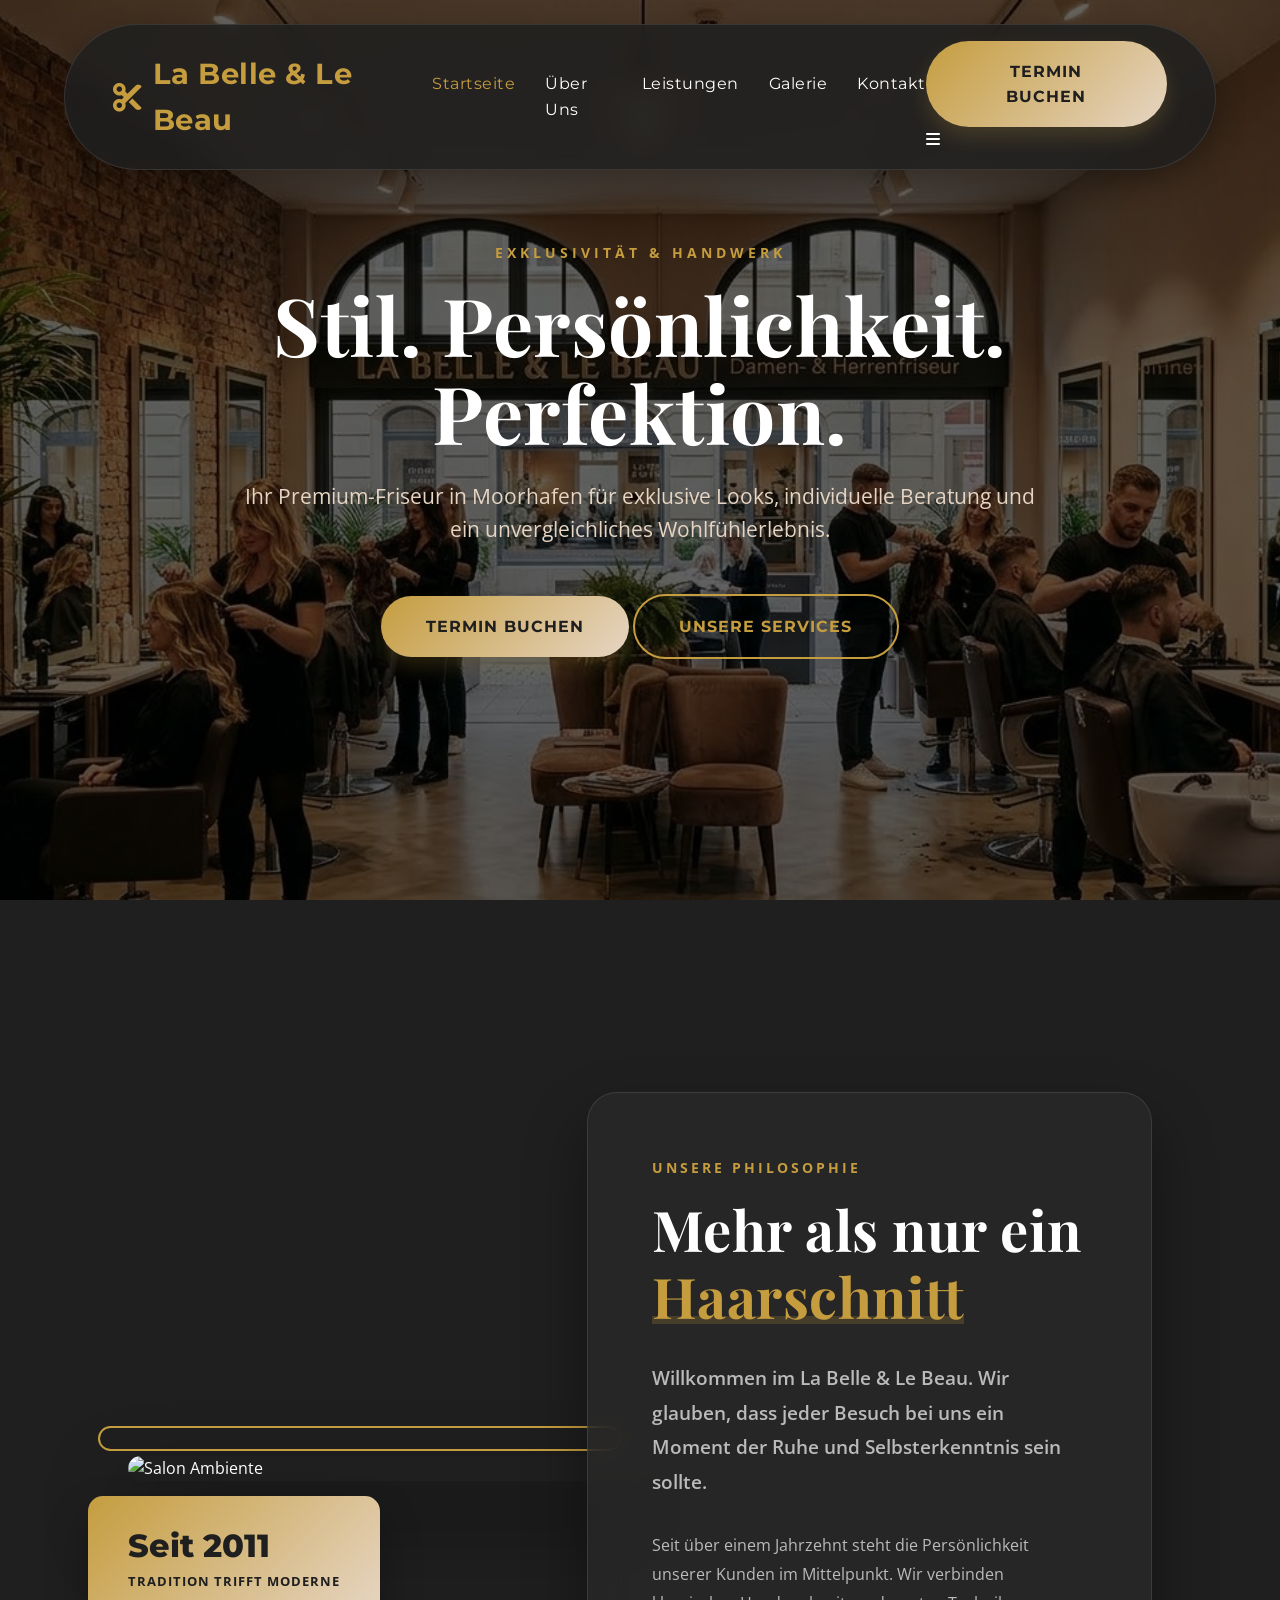
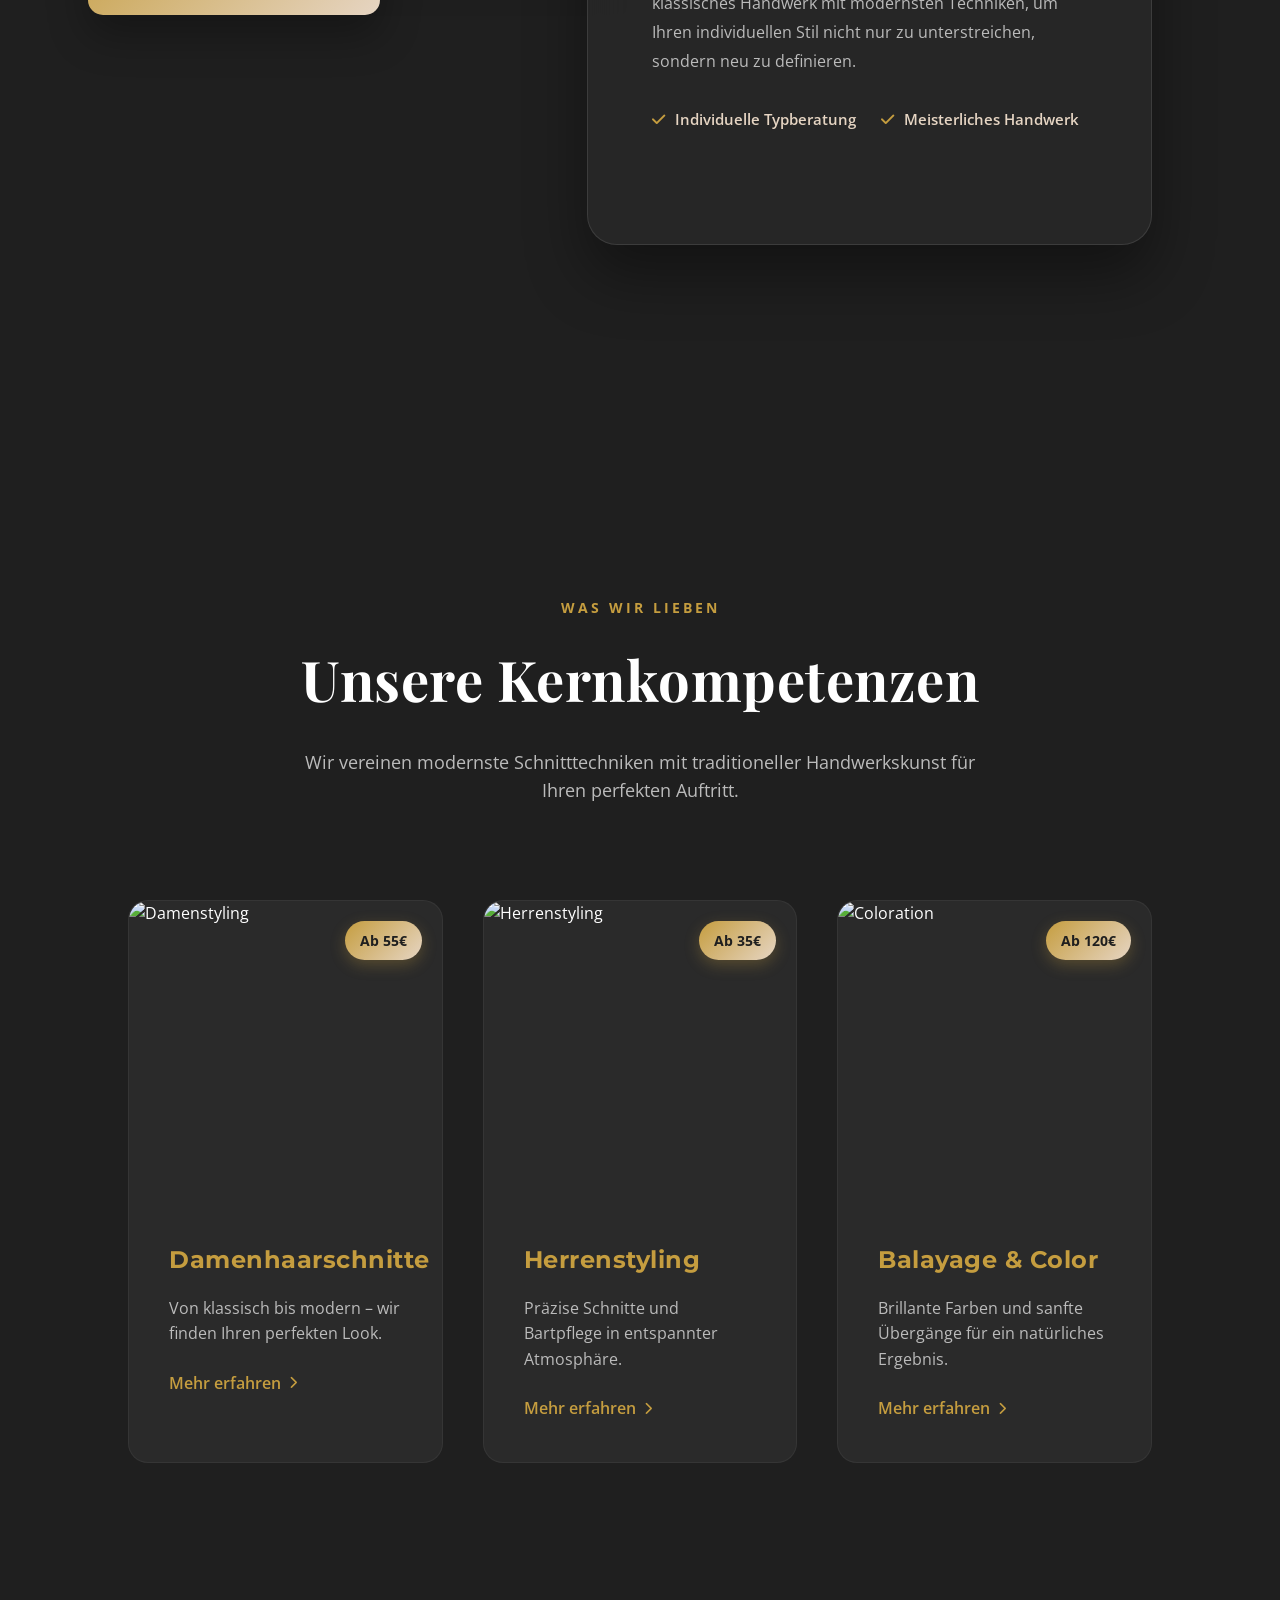
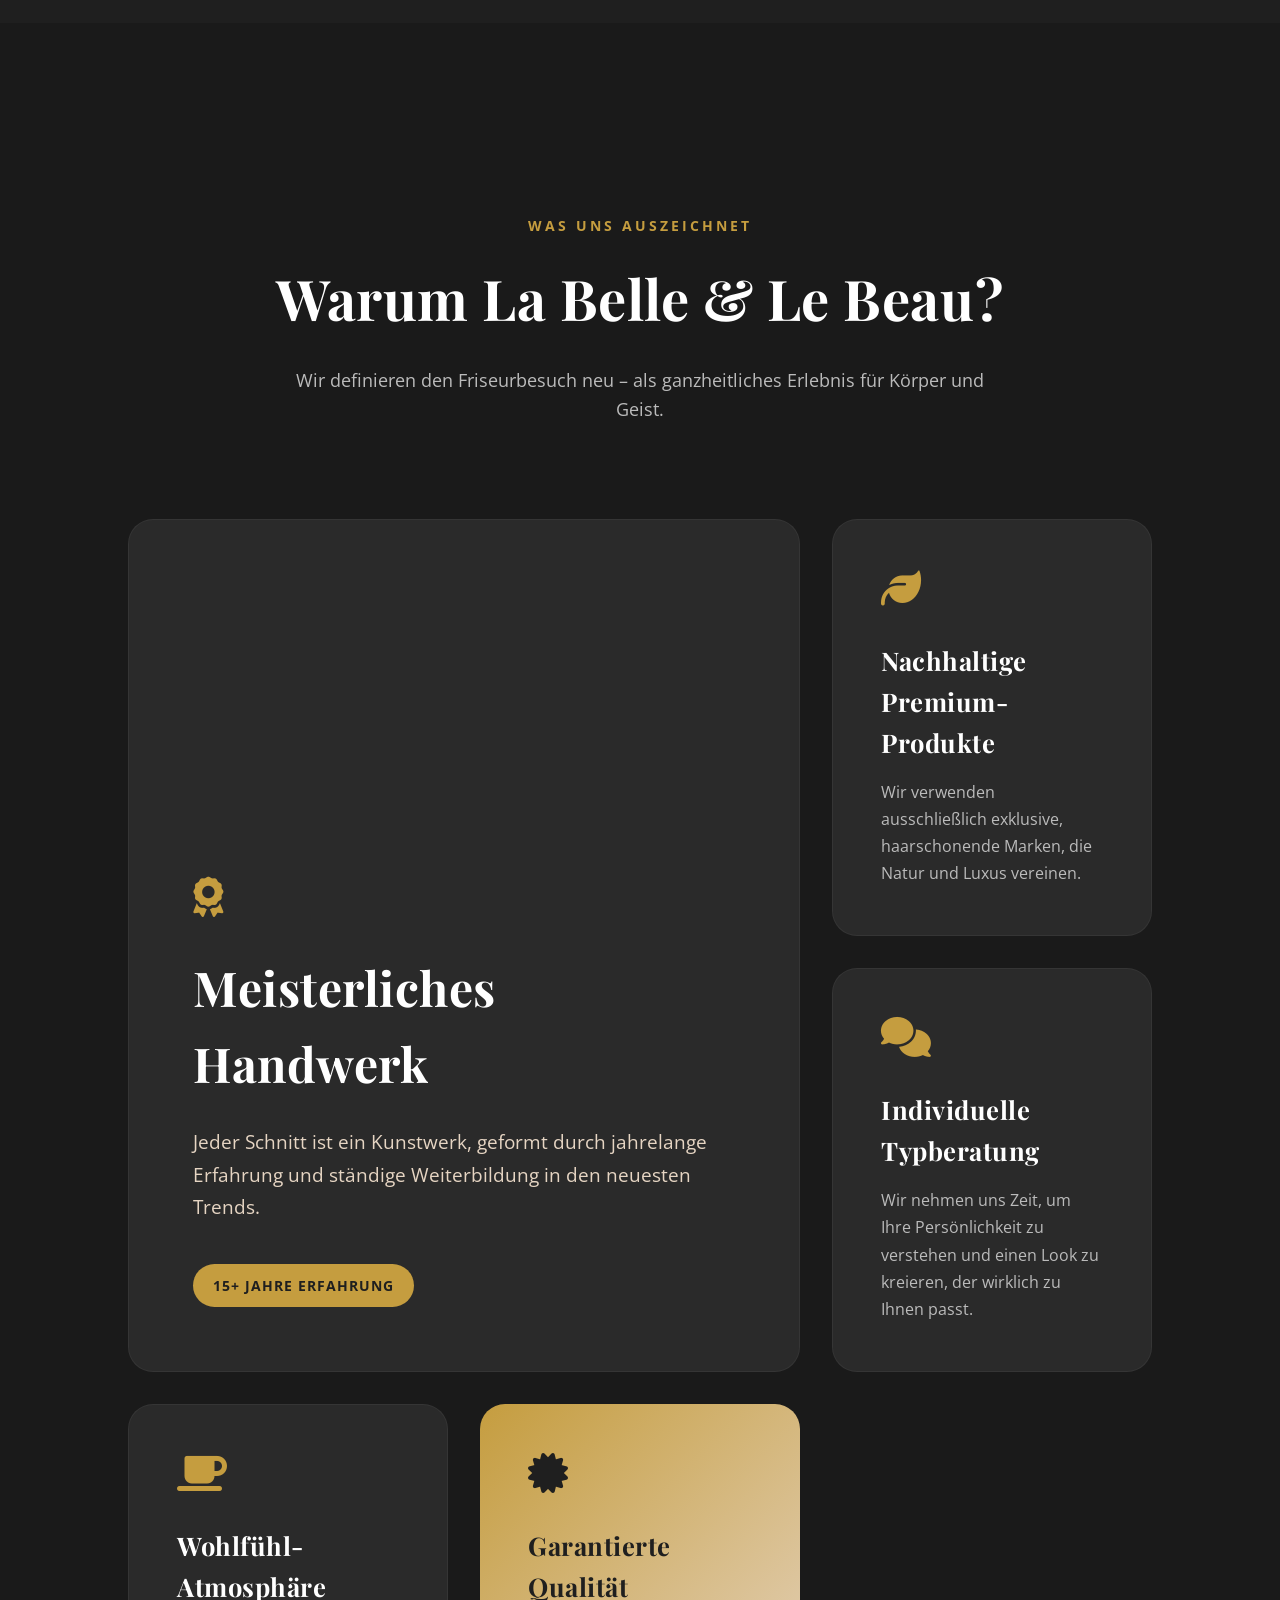
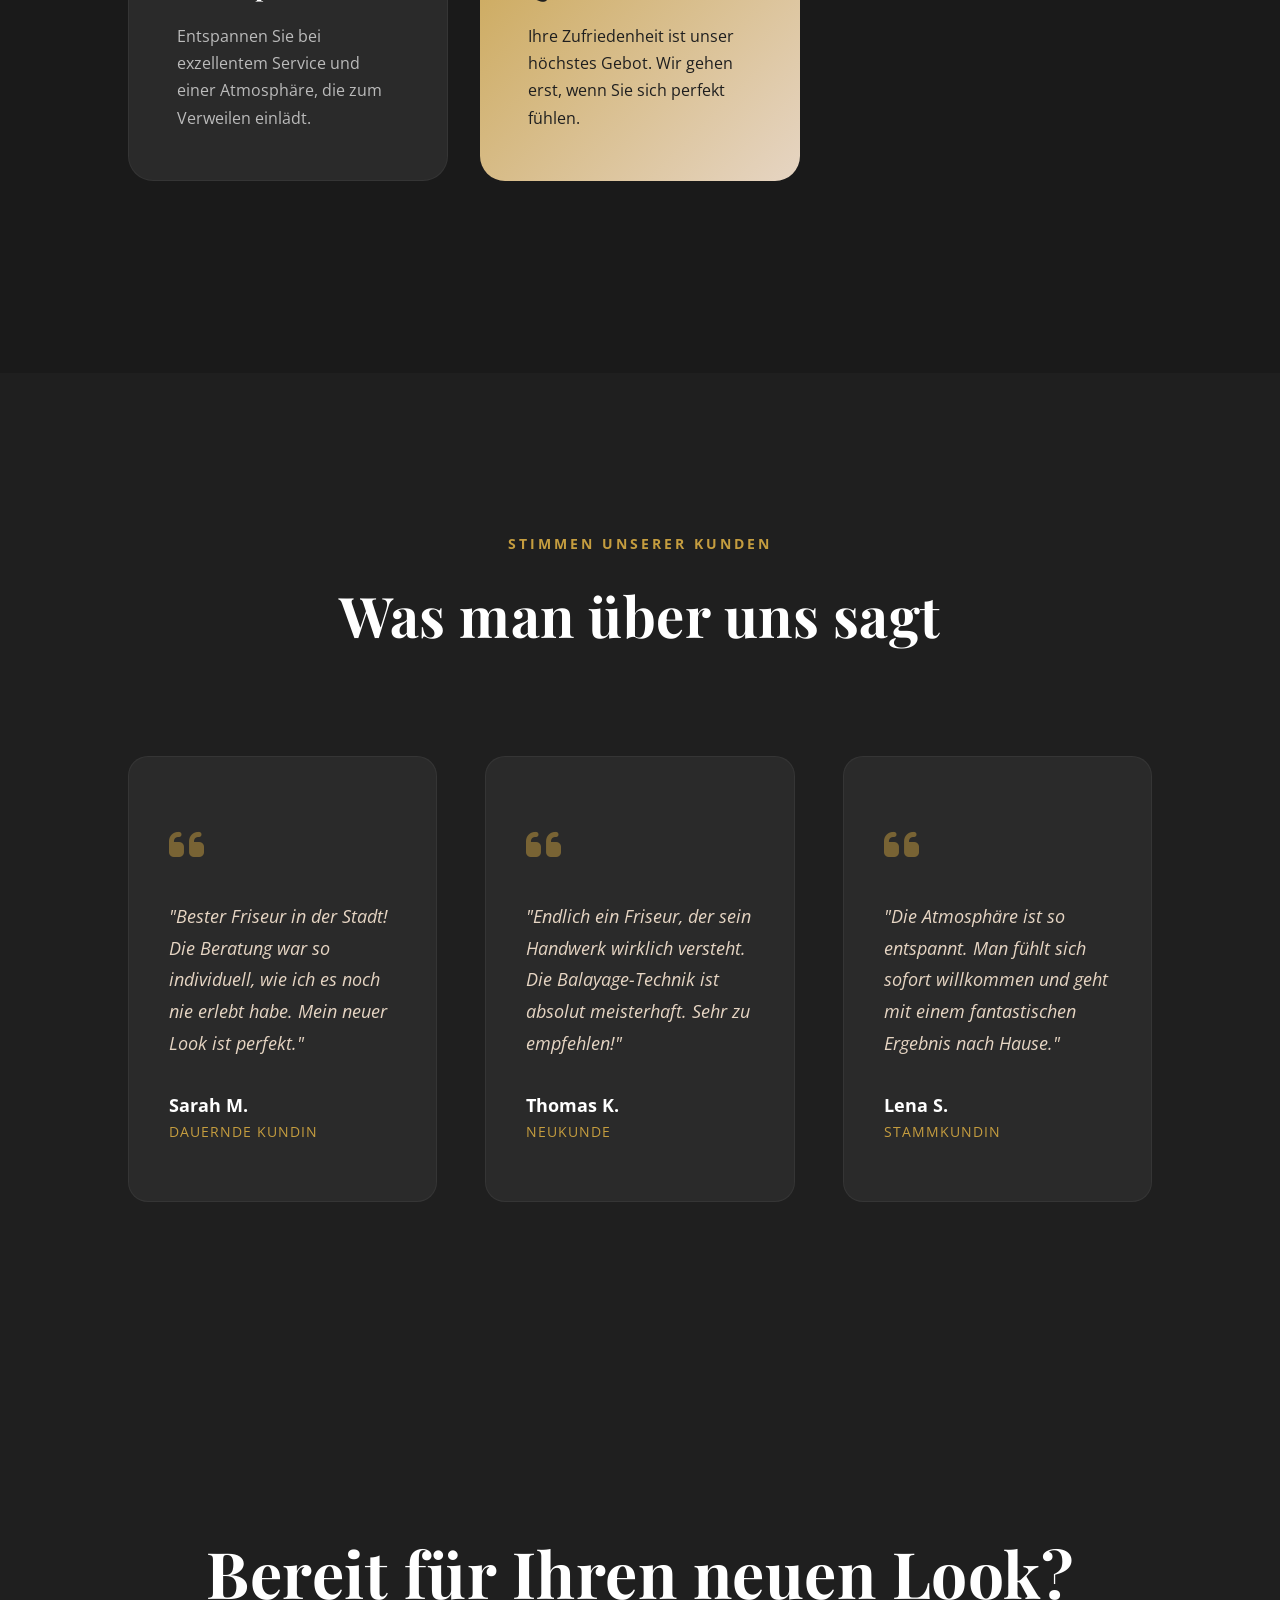
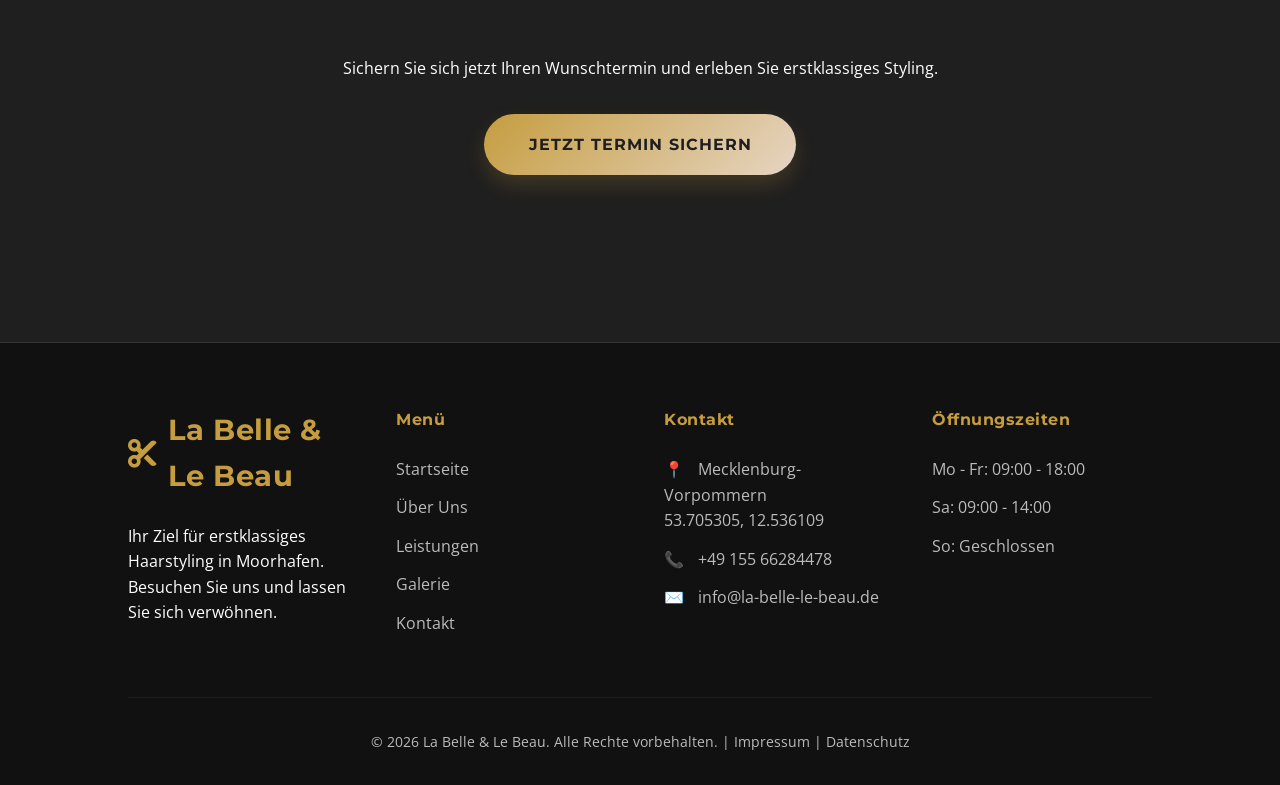
==== commit 9b72a7c0: "Update business address to Mecklenburg-Vorpommern 53.705305, 12.536109 on all pages" ====
--- a/index.html
+++ b/index.html
@@ -1,4 +1,4 @@
-﻿<!DOCTYPE html>
+<!DOCTYPE html>
 <html lang="de">
 
 <head>
@@ -20,6 +20,7 @@
 
     <!-- Styles -->
     <link rel="stylesheet" href="css/styles.css">
+    <link rel="icon" type="image/png" href="favicon.png">
 </head>
 
 <body>
@@ -29,7 +30,7 @@
             <i class="fas fa-scissors"></i>
             <span>La Belle & Le Beau</span>
         </div>
-        <nav>
+        <nav id="navMenu">
             <ul>
                 <li><a href="index.html" class="nav-link active">Startseite</a></li>
                 <li><a href="ueber-uns.html" class="nav-link">Über Uns</a></li>
@@ -38,7 +39,12 @@
                 <li><a href="kontakt.html" class="nav-link">Kontakt</a></li>
             </ul>
         </nav>
-        <a href="kontakt.html" class="btn btn-gold" style="padding: 0.6rem 1.5rem; font-size: 0.9rem;">Termin buchen</a>
+        <div class="nav-right">
+            <a href="kontakt.html" class="btn btn-gold btn-header">Termin buchen</a>
+            <div class="nav-toggle" id="navToggle">
+                <i class="fas fa-bars"></i>
+            </div>
+        </div>
     </header>
 
     <main>
@@ -60,7 +66,7 @@
             <div class="about-container">
                 <div class="about-image-wrapper">
                     <div class="about-img-main">
-                        <img src="images/hero-main.png" alt="Salon Ambiente">
+                        <img src="images/photo-1711504040144-d68ce9e30cbe.avif" alt="Salon Ambiente">
                         <div class="about-img-deco"></div>
                     </div>
                     <div class="about-experience">
@@ -110,13 +116,13 @@
                     <div class="showcase-info">
                         <h4>Damenhaarschnitte</h4>
                         <p>Von klassisch bis modern – wir finden Ihren perfekten Look.</p>
-                        <a href="leistungen.html?service=damen" class="text-link">Mehr erfahren <i
-                                class="fas fa-chevron-right"></i></a>
+                        <a href="leistungen.html?service=damen" class="text-link">Mehr erfahren
+                            <i class="fas fa-chevron-right"></i></a>
                     </div>
                 </div>
                 <div class="showcase-card">
                     <div class="showcase-img">
-                        <img src="images/men-style.png" alt="Herrenstyling">
+                        <img src="images/photo-1599351430140-c70f0250bd70.avif" alt="Herrenstyling">
                         <div class="showcase-overlay">
                             <span>Ab 35€</span>
                         </div>
@@ -130,7 +136,7 @@
                 </div>
                 <div class="showcase-card">
                     <div class="showcase-img">
-                        <img src="images/balayage-final.png" alt="Coloration">
+                        <img src="images/photo-1634449571010-02389ed0f9b0.avif" alt="Coloration">
                         <div class="showcase-overlay">
                             <span>Ab 120€</span>
                         </div>
@@ -138,7 +144,7 @@
                     <div class="showcase-info">
                         <h4>Balayage & Color</h4>
                         <p>Brillante Farben und sanfte Übergänge für ein natürliches Ergebnis.</p>
-                        <a href="leistungen.html?service=color" class="text-link">Mehr erfahren <i
+                        <a href="leistungen.html?service=damen" class="text-link">Mehr erfahren <i
                                 class="fas fa-chevron-right"></i></a>
                     </div>
                 </div>
@@ -276,8 +282,7 @@
             <div class="footer-col">
                 <h4>Kontakt</h4>
                 <ul>
-                    <li><span style="color: var(--accent-gold); margin-right: 10px;">📍</span> Sonnenstraße 62,
-                        Moorhafen</li>
+                    <li><span style="color: var(--accent-gold); margin-right: 10px;">📍</span> Mecklenburg-Vorpommern <br> 53.705305, 12.536109</li>
                     <li><span style="color: var(--accent-gold); margin-right: 10px;">📞</span> +49 155 66284478</li>
                     <li><span style="color: var(--accent-gold); margin-right: 10px;">✉️</span> info@la-belle-le-beau.de
                     </li>
@@ -324,6 +329,7 @@
             }, 3000);
         }
     </script>
+    <script src="js/mobile-menu.js"></script>
 </body>
 
 </html>
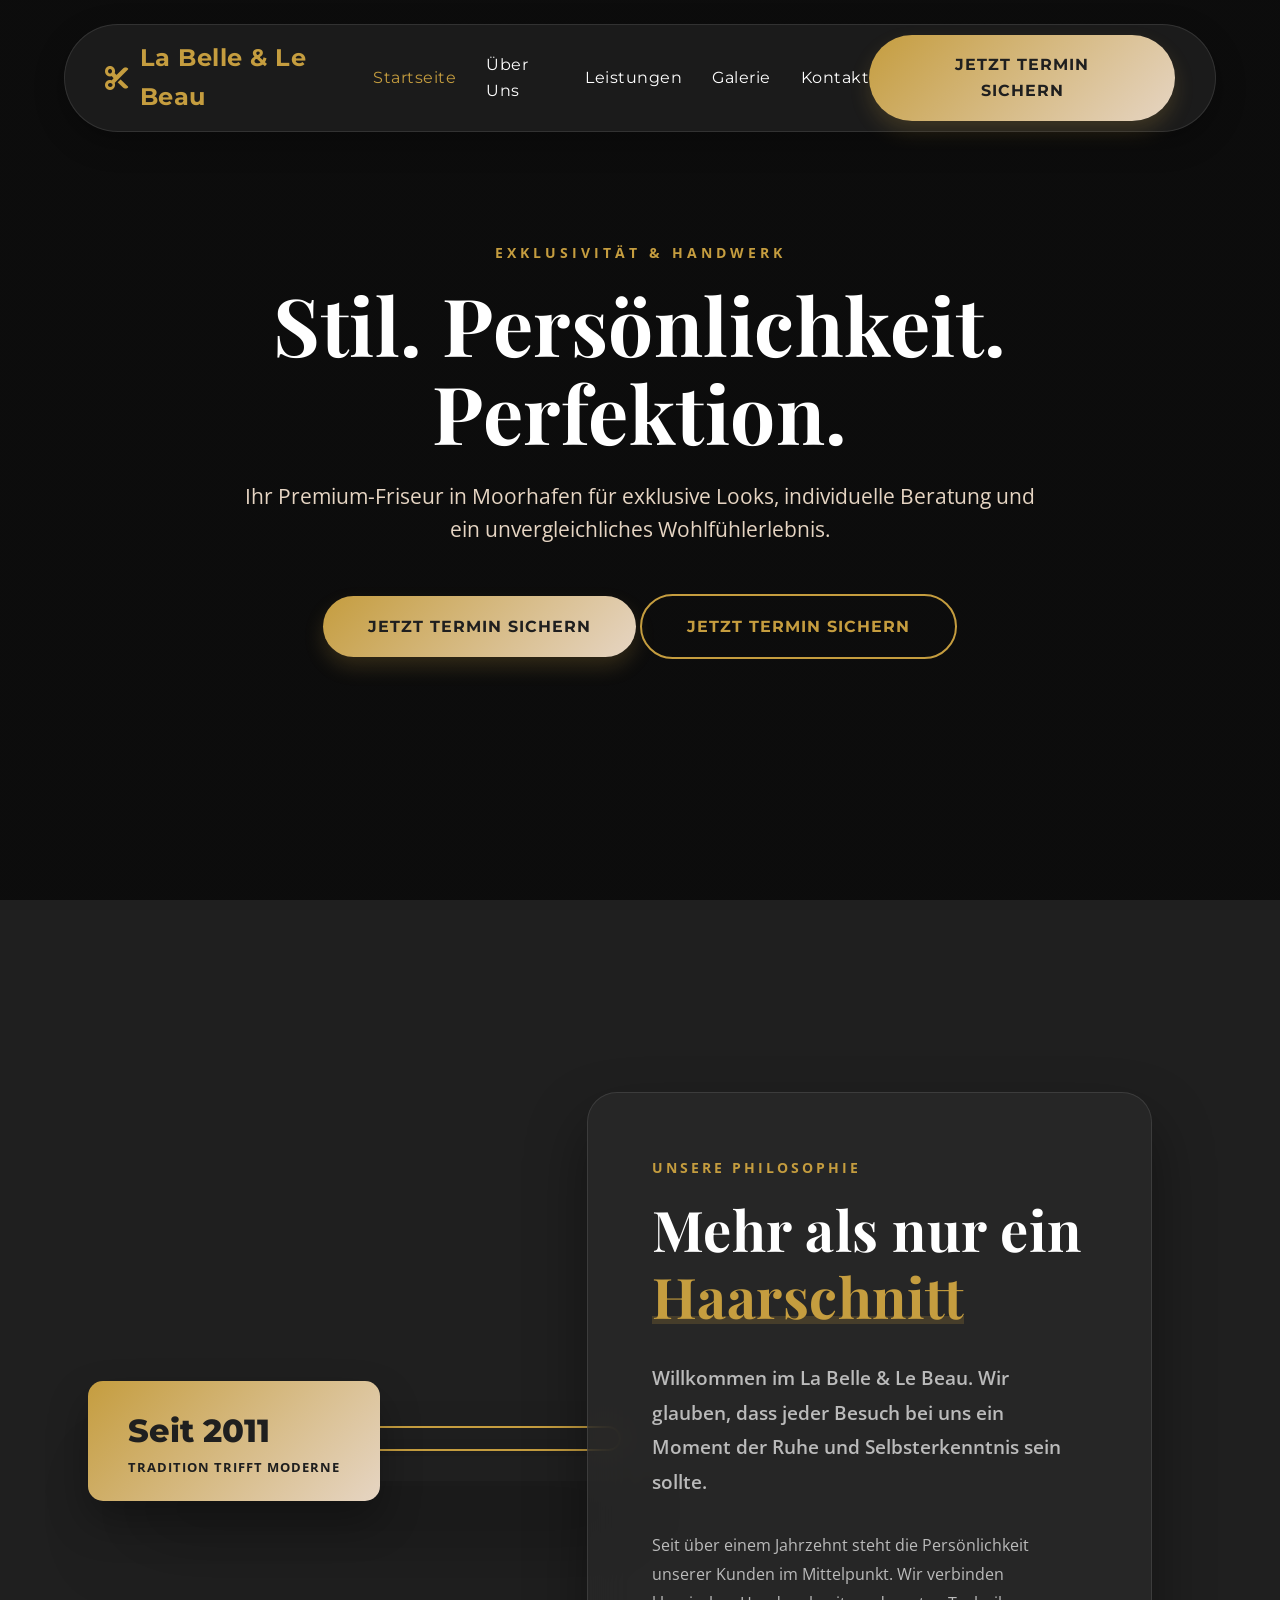
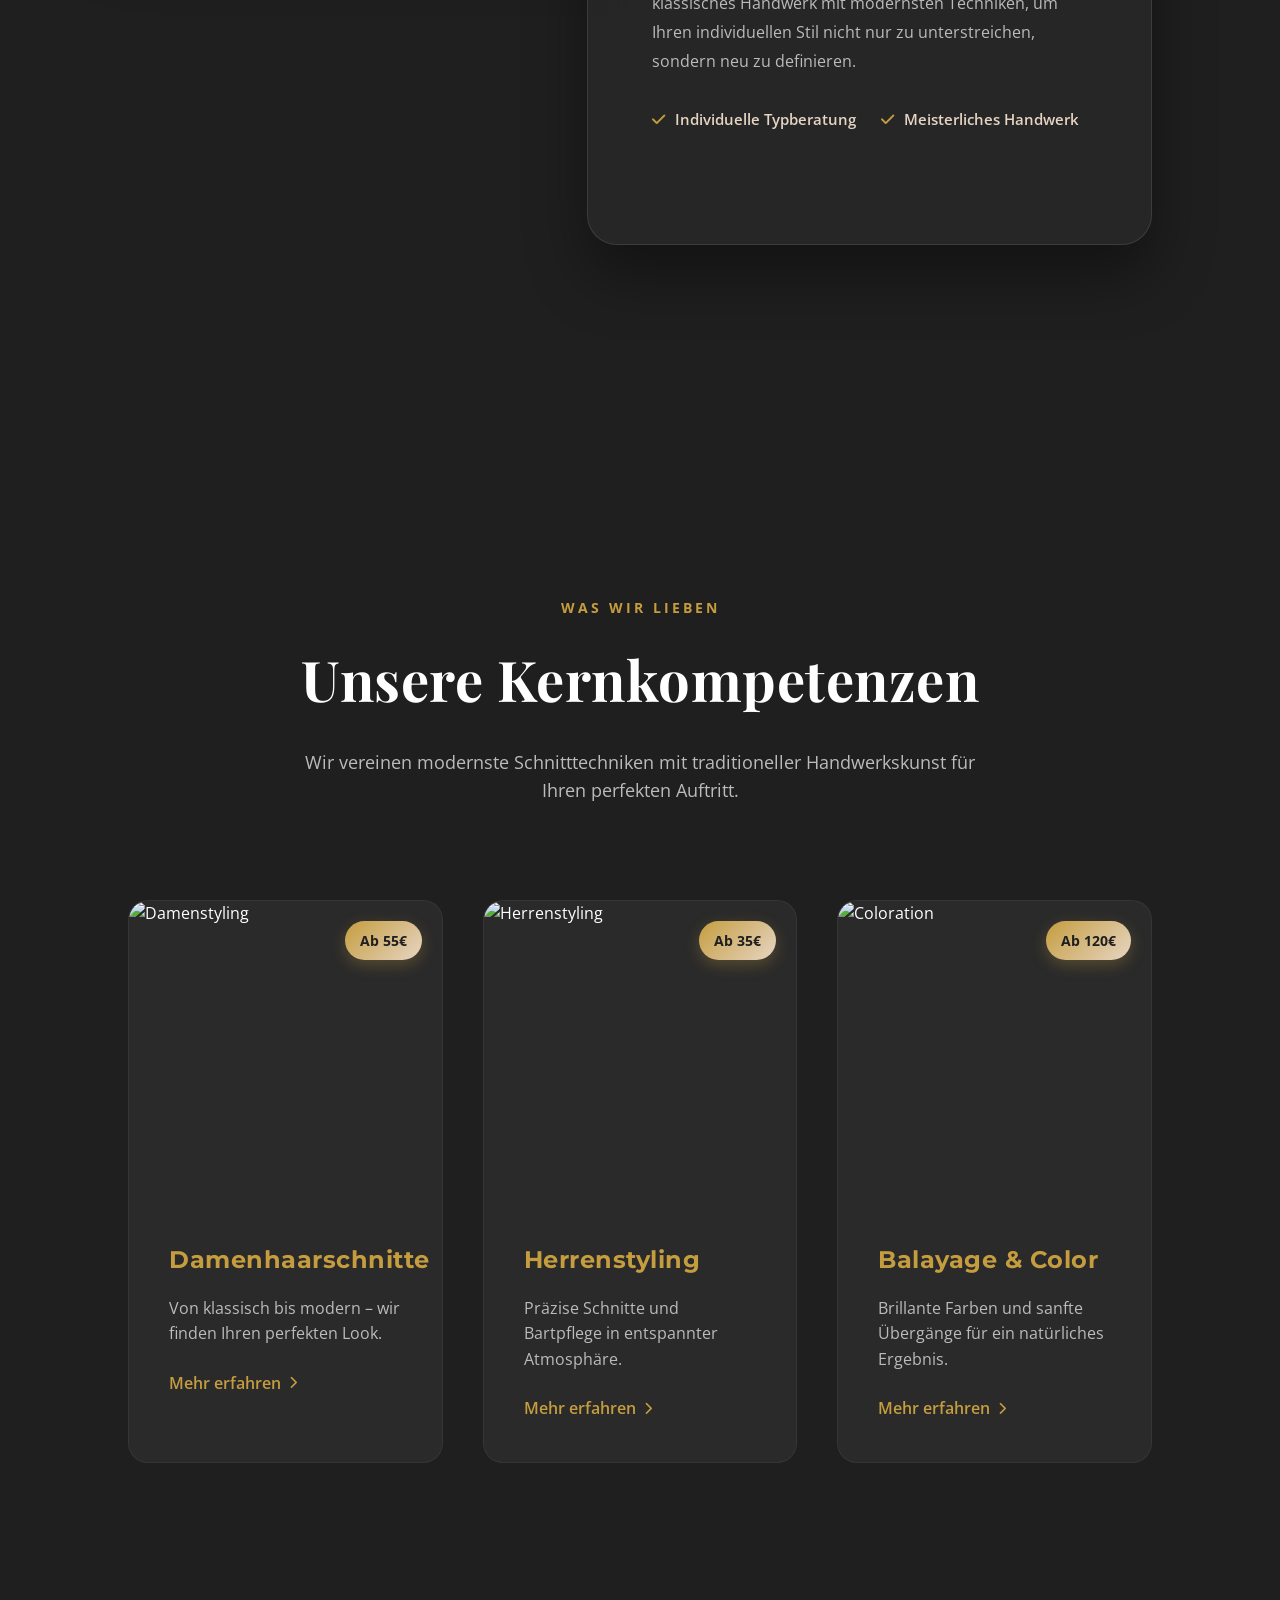
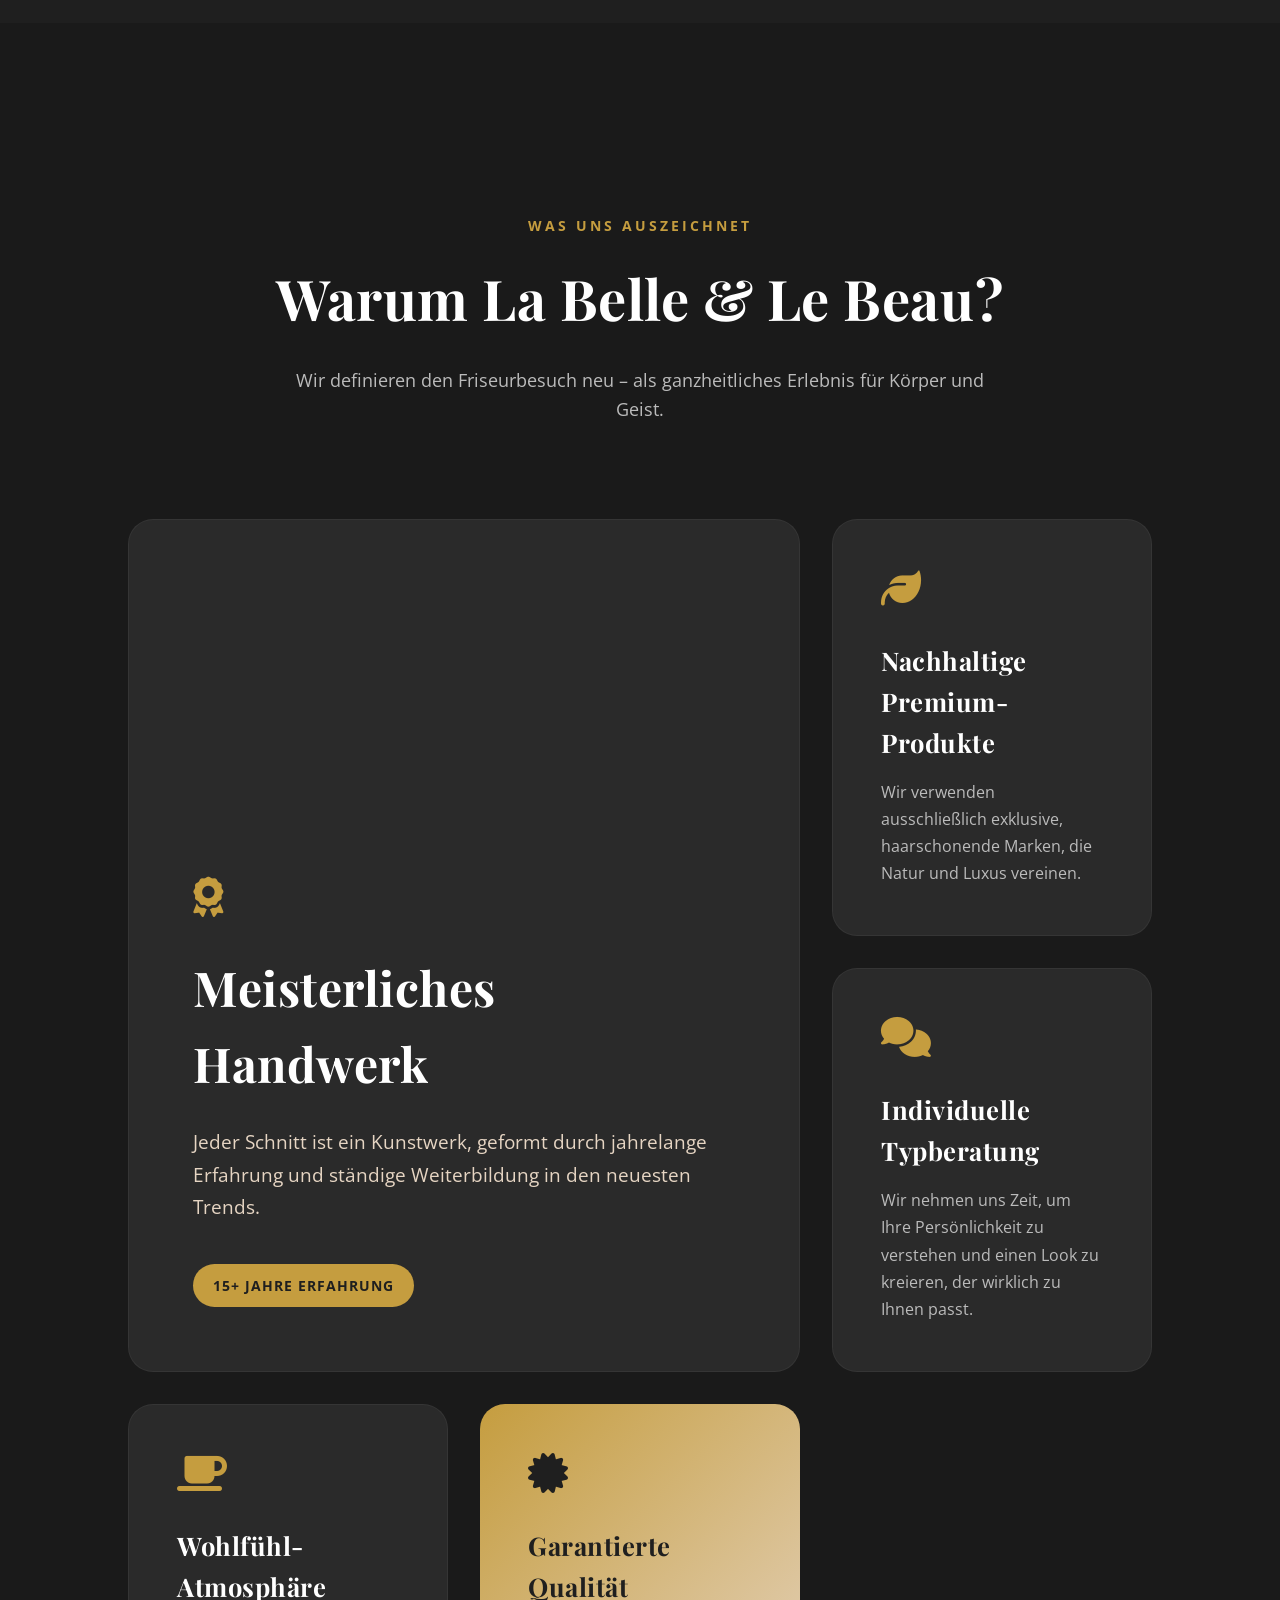
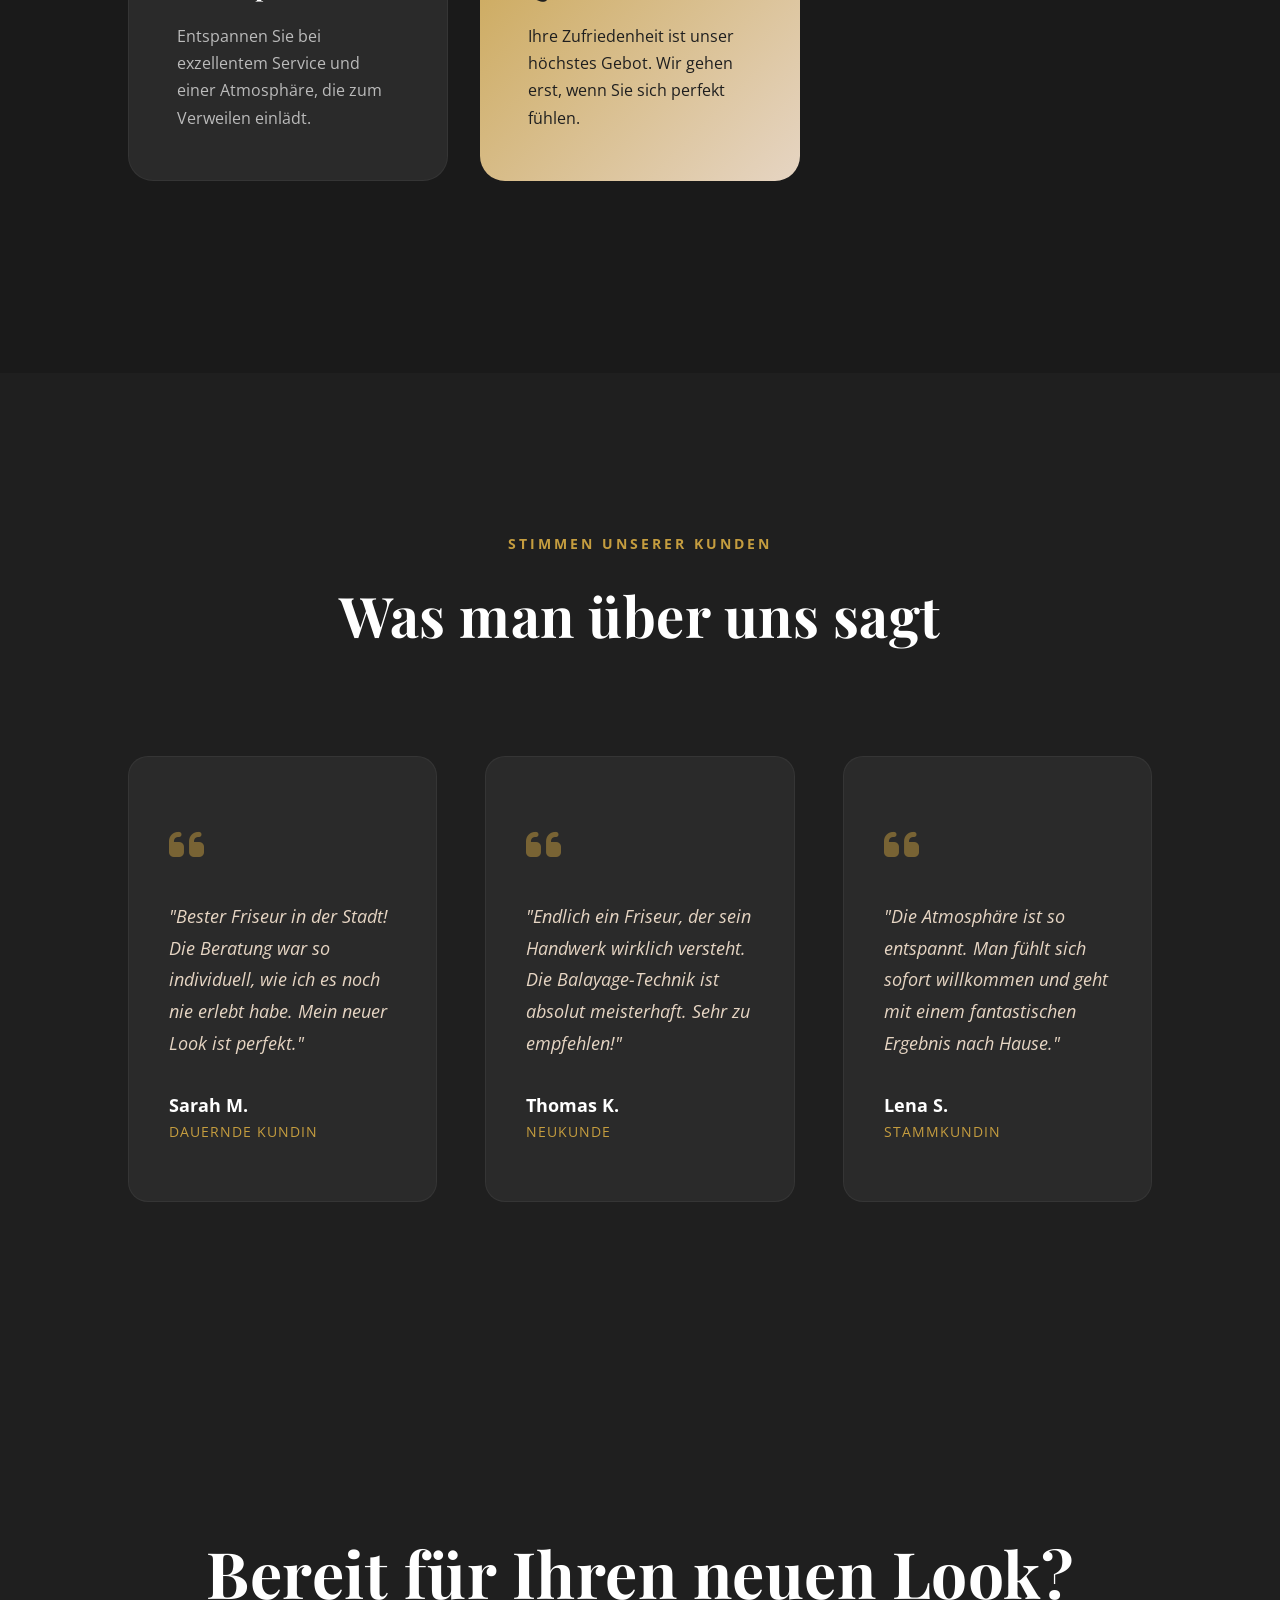
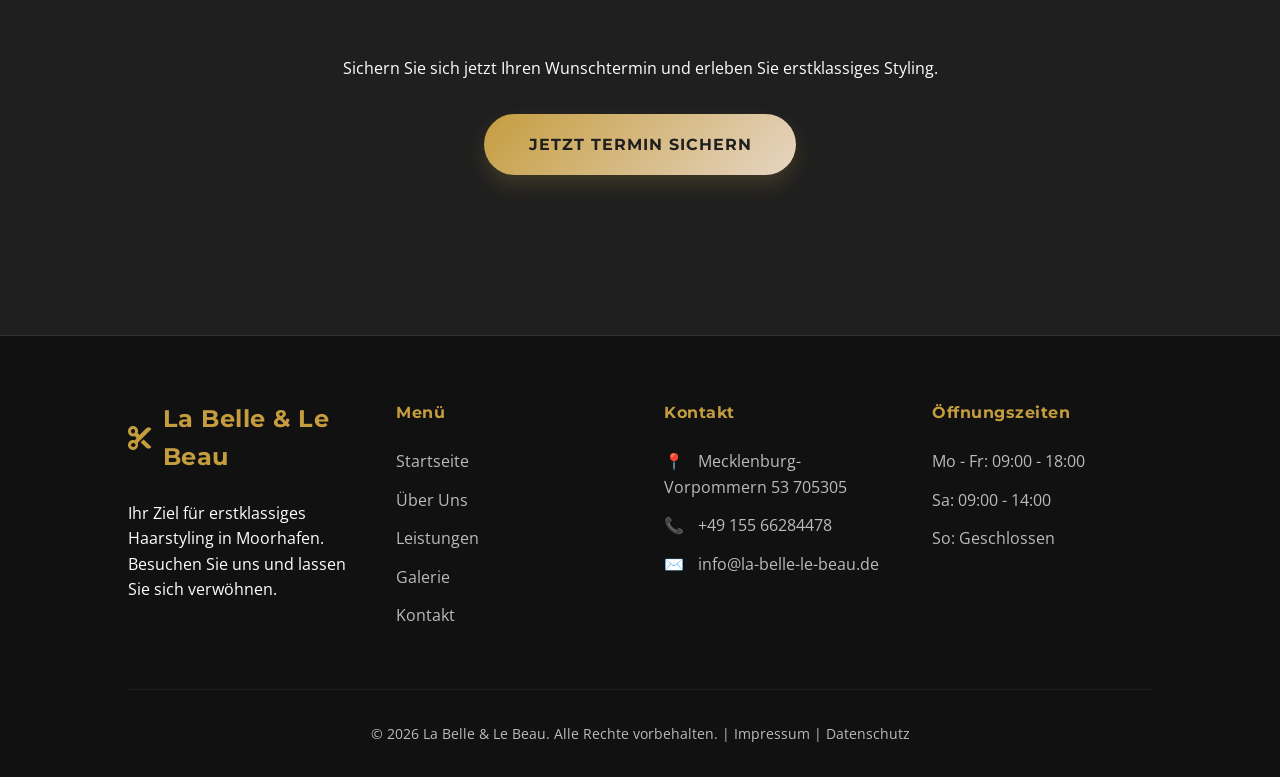
==== commit e096dbd8: "Update address format and buttons on start page" ====
--- a/index.html
+++ b/index.html
@@ -40,7 +40,7 @@
             </ul>
         </nav>
         <div class="nav-right">
-            <a href="kontakt.html" class="btn btn-gold btn-header">Termin buchen</a>
+            <a href="kontakt.html" class="btn btn-gold btn-header">Jetzt Termin Sichern</a>
             <div class="nav-toggle" id="navToggle">
                 <i class="fas fa-bars"></i>
             </div>
@@ -55,8 +55,8 @@
                 <p>Ihr Premium-Friseur in Moorhafen für exklusive Looks, individuelle Beratung und ein unvergleichliches
                     Wohlfühlerlebnis.</p>
                 <div class="hero-btns">
-                    <a href="kontakt.html" class="btn btn-gold">Termin buchen</a>
-                    <a href="leistungen.html" class="btn btn-outline">Unsere Services</a>
+                    <a href="kontakt.html" class="btn btn-gold">Jetzt Termin Sichern</a>
+                    <a href="kontakt.html" class="btn btn-outline">Jetzt Termin Sichern</a>
                 </div>
             </div>
         </section>
@@ -253,9 +253,7 @@
             <h2>Bereit für Ihren neuen Look?</h2>
             <p style="margin-bottom: 2rem;">Sichern Sie sich jetzt Ihren Wunschtermin und erleben Sie erstklassiges
                 Styling.</p>
-            <a href="kontakt.html" class="btn btn-gold btn-dynamic">
-                <span class="cta-dynamic-text">Jetzt Termin sichern</span>
-            </a>
+            <a href="kontakt.html" class="btn btn-gold">Jetzt Termin Sichern</a>
         </section>
     </main>
 
@@ -282,7 +280,7 @@
             <div class="footer-col">
                 <h4>Kontakt</h4>
                 <ul>
-                    <li><span style="color: var(--accent-gold); margin-right: 10px;">📍</span> Mecklenburg-Vorpommern <br> 53.705305, 12.536109</li>
+                    <li><span style="color: var(--accent-gold); margin-right: 10px;">📍</span> Mecklenburg-Vorpommern 53 705305</li>
                     <li><span style="color: var(--accent-gold); margin-right: 10px;">📞</span> +49 155 66284478</li>
                     <li><span style="color: var(--accent-gold); margin-right: 10px;">✉️</span> info@la-belle-le-beau.de
                     </li>
@@ -303,32 +301,7 @@
         </div>
     </footer>
 
-    <script>
-        const ctaTexts = [
-            "Termin buchen",
-            "Unsere Services",
-            "Jetzt Termin sichern",
-            "Stil erleben",
-            "Kontakt aufnehmen"
-        ];
-
-        let ctaIndex = 0;
-        const ctaElements = document.querySelectorAll(".cta-dynamic-text");
-
-        if (ctaElements.length > 0) {
-            setInterval(() => {
-                ctaElements.forEach(el => el.classList.add("text-fade-out"));
-
-                setTimeout(() => {
-                    ctaIndex = (ctaIndex + 1) % ctaTexts.length;
-                    ctaElements.forEach(el => {
-                        el.textContent = ctaTexts[ctaIndex];
-                        el.classList.remove("text-fade-out");
-                    });
-                }, 500);
-            }, 3000);
-        }
-    </script>
+
     <script src="js/mobile-menu.js"></script>
 </body>
 
--- a/css/styles.css
+++ b/css/styles.css
@@ -119,7 +119,7 @@
     background: rgba(31, 31, 31, 0.85);
     backdrop-filter: blur(12px);
     -webkit-backdrop-filter: blur(12px);
-    padding: 1rem 3rem;
+    padding: 0.6rem 2.5rem;
     border-radius: 100px;
     display: flex;
     justify-content: space-between;
@@ -131,7 +131,7 @@
 }
 
 .logo {
-    font-size: 1.8rem;
+    font-size: 1.5rem;
     font-weight: 700;
     color: var(--accent-gold);
     display: flex;
@@ -142,6 +142,21 @@
 nav ul {
     display: flex;
     gap: 30px;
+    align-items: center;
+}
+
+.nav-toggle {
+    display: none; /* Hidden on desktop */
+    font-size: 1.5rem;
+    cursor: pointer;
+    color: var(--accent-gold);
+    width: 45px;
+    height: 45px;
+    align-items: center;
+    justify-content: center;
+    border-radius: 50%;
+    border: 1px solid rgba(197, 157, 63, 0.3);
+    transition: var(--transition);
 }
 
 nav ul li a:hover {
@@ -155,7 +170,7 @@
 /* Hero Section */
 .hero {
     height: 100vh;
-    background: linear-gradient(rgba(0, 0, 0, 0.6), rgba(0, 0, 0, 0.6)), url('../images/hero-main.png');
+    background: linear-gradient(rgba(0, 0, 0, 0.6), rgba(0, 0, 0, 0.6)), url('https://images.unsplash.com/photo-1712641966810-611ff1503c6d?q=80&w=1130&auto=format&fit=crop&ixlib=rb-4.1.0&ixid=M3wxMjA3fDB8MHxwaG90by1wYWdlfHx8fGVufDB8fHx8fA%3D%3D');
     background-size: cover;
     background-position: center;
     display: flex;
@@ -182,6 +197,7 @@
     font-family: var(--serif-font);
     line-height: 1.1;
     animation: fadeInUp 1s ease;
+    word-wrap: break-word; /* Prevent overflow on extra small screens */
 }
 
 .hero-content p {
@@ -242,7 +258,7 @@
 
 .about-experience {
     position: absolute;
-    top: 40px;
+    bottom: -20px;
     left: -40px;
     background: var(--gold-gradient);
     color: var(--text-dark);
@@ -767,7 +783,7 @@
 
 /* CTA Section */
 .cta-section {
-    background: linear-gradient(rgba(0, 0, 0, 0.8), rgba(0, 0, 0, 0.8)), url('../images/salon-interior.png');
+    background: linear-gradient(rgba(0, 0, 0, 0.8), rgba(0, 0, 0, 0.8)), url('../images/photo-1711504040144-d68ce9e30cbe.avif');
     background-attachment: fixed;
     background-size: cover;
     background-position: center;
@@ -983,64 +999,159 @@
 }
 
 /* Contact Section */
+/* Creative Contact Section */
+.contact-section {
+    position: relative;
+    background: radial-gradient(circle at top right, rgba(197, 157, 63, 0.05), transparent),
+        radial-gradient(circle at bottom left, rgba(197, 157, 63, 0.05), transparent);
+}
+
 .contact-container {
     display: grid;
-    grid-template-columns: 1fr 1.5fr;
-    gap: 4rem;
+    grid-template-columns: 1fr 1.2fr;
+    gap: 6rem;
+    align-items: center;
 }
 
 .contact-info-col {
     display: flex;
     flex-direction: column;
-    gap: 2rem;
+    gap: 3rem;
+}
+
+.contact-info-col h3 {
+    font-size: 3rem;
+    font-family: var(--serif-font);
+    margin-bottom: 1.5rem;
+    color: var(--text-white);
 }
 
 .info-item {
     display: flex;
-    gap: 20px;
-    align-items: flex-start;
+    gap: 25px;
+    align-items: center;
+    padding: 2rem;
+    background: rgba(255, 255, 255, 0.03);
+    border-radius: 20px;
+    border: 1px solid rgba(255, 255, 255, 0.05);
+    transition: var(--transition);
+}
+
+.info-item:hover {
+    background: rgba(197, 157, 63, 0.05);
+    border-color: var(--accent-gold);
+    transform: translateX(10px);
 }
 
 .info-item i {
-    font-size: 1.5rem;
-    color: var(--accent-gold);
-    margin-top: 5px;
+    font-size: 2rem;
+    color: var(--accent-gold);
+}
+
+.info-item h4 {
+    font-size: 1.2rem;
+    color: var(--accent-gold);
+    margin-bottom: 5px;
+}
+
+.info-item p {
+    color: var(--text-gray);
+    margin: 0;
+}
+
+/* Glassmorphism Form */
+.contact-form-col {
+    position: relative;
+}
+
+.contact-form-col::before {
+    content: "";
+    position: absolute;
+    top: -20px;
+    right: -20px;
+    width: 100px;
+    height: 100px;
+    background: var(--gold-gradient);
+    filter: blur(50px);
+    opacity: 0.2;
+    z-index: -1;
 }
 
 .contact-form {
-    background: #1e1e1e;
-    padding: 3rem;
-    border-radius: 20px;
+    background: rgba(42, 42, 42, 0.6);
+    backdrop-filter: blur(20px);
+    -webkit-backdrop-filter: blur(20px);
+    padding: 4rem;
+    border-radius: 30px;
+    border: 1px solid rgba(255, 255, 255, 0.1);
+    box-shadow: 0 40px 80px rgba(0, 0, 0, 0.5);
 }
 
 .form-group {
-    margin-bottom: 1.5rem;
+    margin-bottom: 2rem;
+    position: relative;
 }
 
 .form-group label {
     display: block;
-    margin-bottom: 0.5rem;
-    color: var(--text-gray);
+    margin-bottom: 0.8rem;
+    color: var(--accent-gold-light);
+    font-weight: 600;
+    font-size: 0.9rem;
+    text-transform: uppercase;
+    letter-spacing: 1px;
+    transition: var(--transition);
+}
+
+.input-wrapper {
+    position: relative;
+}
+
+.input-wrapper i {
+    position: absolute;
+    left: 20px;
+    top: 50%;
+    transform: translateY(-50%);
+    color: rgba(197, 157, 63, 0.5);
+    transition: var(--transition);
 }
 
 .form-group input,
 .form-group select,
 .form-group textarea {
     width: 100%;
-    padding: 1rem;
-    background: #252525;
-    border: 1px solid #333;
-    border-radius: 8px;
+    padding: 1.2rem 1.2rem 1.2rem 3.5rem;
+    background: rgba(30, 30, 30, 0.5);
+    border: 1px solid rgba(255, 255, 255, 0.1);
+    border-radius: 12px;
     color: var(--text-white);
     font-family: inherit;
-    transition: var(--transition);
+    font-size: 1rem;
+    transition: var(--transition);
+}
+
+.form-group textarea {
+    padding-left: 1.2rem;
 }
 
 .form-group input:focus,
 .form-group select:focus,
 .form-group textarea:focus {
     outline: none;
+    background: rgba(30, 30, 30, 0.8);
     border-color: var(--accent-gold);
+    box-shadow: 0 0 20px rgba(197, 157, 63, 0.15);
+}
+
+.form-group input:focus+i {
+    color: var(--accent-gold);
+}
+
+.contact-form .btn {
+    width: 100%;
+    padding: 1.2rem;
+    margin-top: 1rem;
+    font-size: 1.1rem;
 }
 
 /* Animations */
@@ -1083,23 +1194,257 @@
     }
 }
 
-/* Responsive */
+/* --- GLOBAL MOBILE OPTIMIZATIONS --- */
+
+.nav-toggle:hover {
+    background: rgba(197, 157, 63, 0.2);
+    border-color: var(--accent-gold);
+}
+
+/* Animations & Utility */
+body.menu-open {
+    overflow: hidden;
+}
+
+/* Media Query: Tablets & General Mobile */
+@media (max-width: 1024px) {
+    header {
+        padding: 0.5rem 1.5rem;
+        width: 95%;
+    }
+
+    .hero-content h1 {
+        font-size: 4rem;
+    }
+
+    .showcase-grid {
+        grid-template-columns: repeat(2, 1fr);
+    }
+
+    .about-creative {
+        padding: 8rem 5%;
+    }
+
+    .about-container {
+        flex-direction: column;
+        gap: 3rem;
+    }
+
+    .about-content-box {
+        margin-left: 0;
+        padding: 3rem;
+    }
+
+    .about-image-wrapper {
+        padding-right: 0;
+    }
+
+    .about-experience {
+        left: 20px;
+        bottom: 20px;
+        padding: 1rem 1.5rem;
+        border-radius: 10px;
+    }
+
+    .about-experience .year {
+        font-size: 1.5rem;
+    }
+
+    .about-experience .label {
+        font-size: 0.7rem;
+    }
+}
+
+/* Media Query: Mobile Phones */
 @media (max-width: 768px) {
+
+    /* Responsive Header & Menu */
+    .nav-toggle {
+        display: flex;
+        order: 2;
+    }
+
+    .hero-btns {
+        flex-direction: row;
+        gap: 8px;
+        width: 100%;
+        justify-content: center;
+        flex-wrap: nowrap;
+    }
+
+    .hero-btns .btn {
+        padding: 10px 14px !important;
+        font-size: 13px !important;
+        white-space: nowrap !important;
+        min-width: auto !important;
+        margin: 0 !important;
+    }
+
+    .btn-header {
+        display: none; /* Hide button on mobile to save space, or adjust if needed */
+    }
+
+    .nav-right {
+        gap: 15px;
+        order: 2;
+    }
+
+    nav#navMenu {
+        position: fixed;
+        top: 0;
+        right: -100%;
+        width: 100%;
+        height: 100vh;
+        background: rgba(31, 31, 31, 0.98);
+        backdrop-filter: blur(20px);
+        -webkit-backdrop-filter: blur(20px);
+        display: flex;
+        flex-direction: column;
+        align-items: center;
+        justify-content: center;
+        transition: 0.5s cubic-bezier(0.77, 0, 0.175, 1);
+        z-index: 999;
+    }
+
+    nav#navMenu.active {
+        right: 0;
+    }
+
+    nav#navMenu ul {
+        flex-direction: column;
+        text-align: center;
+        gap: 2rem;
+    }
+
+    nav#navMenu ul li a {
+        font-size: 2rem;
+        font-family: var(--serif-font);
+        color: var(--text-white);
+    }
+
+    /* Page Sections */
+    section {
+        padding: 6rem 5% !important;
+    }
+
+    /* Typography */
     .hero-content h1 {
         font-size: 3rem;
     }
 
-    .about-teaser {
-        flex-direction: column;
-    }
-
-    nav {
-        display: none;
-        /* Mobile menu needed later */
+    .hero-content p {
+        font-size: 1.1rem;
+        margin-bottom: 2rem;
+    }
+
+    .section-header h2 {
+        font-size: 2.8rem;
+    }
+
+    .creative-title {
+        font-size: 2.2rem;
+        margin-bottom: 1.5rem;
+    }
+
+    .about-content-box {
+        padding: 2rem 1.5rem;
+    }
+
+    /* Grid Layouts */
+    .showcase-grid {
+        grid-template-columns: 1fr;
     }
 
     .team-grid {
         grid-template-columns: 1fr;
-        gap: 2rem;
-    }
+    }
+
+    .testimonials-grid {
+        grid-template-columns: 1fr;
+    }
+
+    .values-grid-creative {
+        grid-template-columns: 1fr;
+    }
+
+    /* Components */
+    .showcase-img {
+        height: 250px;
+    }
+
+    .experience-card.card-large .card-content {
+        padding: 2.5rem;
+    }
+
+    .experience-card.card-large h4 {
+        font-size: 2.2rem;
+    }
+
+    /* Galerie */
+    .gallery-grid {
+        grid-template-columns: 1fr;
+    }
+
+    .gallery-item {
+        height: 350px;
+    }
+
+    /* Kontakt (Creative Redesign Mobile) */
+    .contact-container {
+        grid-template-columns: 1fr;
+        gap: 4rem;
+    }
+
+    .contact-form {
+        padding: 2.5rem 1.5rem;
+    }
+
+    .contact-info-col h3 {
+        font-size: 2.5rem;
+        text-align: center;
+    }
+
+    .info-item {
+        padding: 1.5rem;
+        flex-direction: column;
+        text-align: center;
+    }
+
+    /* Service Price List */
+    .service-card {
+        flex-direction: column;
+        text-align: center;
+        gap: 1.5rem;
+    }
+
+    .service-price {
+        width: 100%;
+    }
+
+    /* CTA Section */
+    .cta-section h2 {
+        font-size: 2.5rem;
+    }
+
+    /* Footer */
+    .footer-content {
+        grid-template-columns: 1fr;
+        text-align: center;
+    }
+
+    .footer-col .logo {
+        justify-content: center;
+    }
+}
+
+/* Small Screens */
+@media (max-width: 480px) {
+    .header {
+        padding: 0.8rem 1rem;
+    }
+
+    .hero-content h1 {
+        font-size: 2.2rem;
+    }
+
 }
